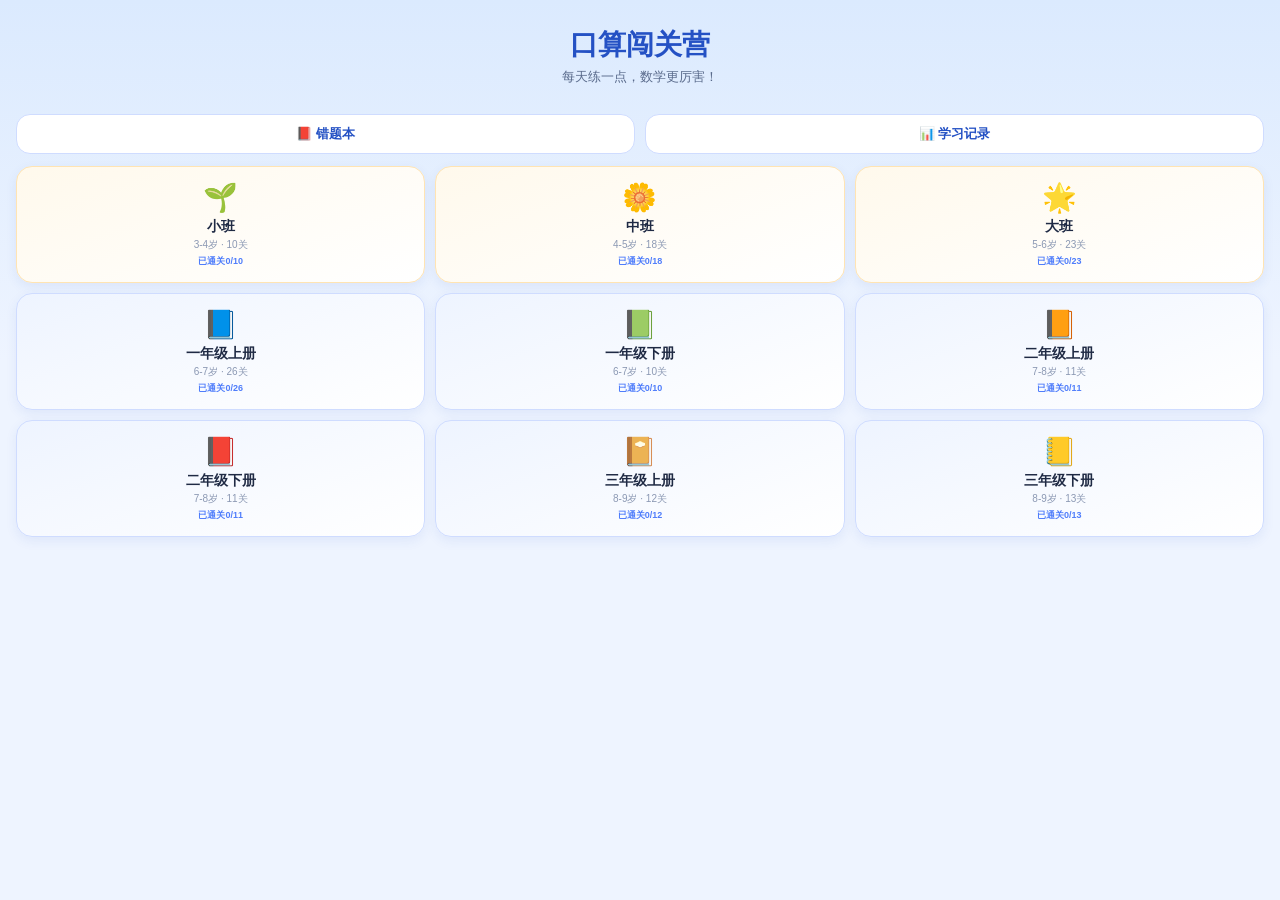
==== index.html @ 7aada6d7 "Renameindex.html to index.html" ====
<!DOCTYPE html>
<html lang="zh-CN">
<head>
<meta charset="UTF-8">
<meta name="viewport" content="width=device-width, initial-scale=1.0, viewport-fit=cover, maximum-scale=1.0, user-scalable=no">
<title>口算闯关营</title>
<style>
* { box-sizing: border-box; margin: 0; padding: 0; -webkit-tap-highlight-color: transparent; }
html, body { height: 100%; font-family: -apple-system,"PingFang SC","Microsoft YaHei",sans-serif; background:#eef4ff; color:#1f2a44; overscroll-behavior:none; }
button { font-family: inherit; border: none; cursor: pointer; }
.screen { height: 100vh; height: 100dvh; width: 100%; overflow: hidden; }

/* ===== 首页 ===== */
.home-wrap { height:100%; display:flex; flex-direction:column; padding:20px 16px; background:linear-gradient(180deg,#dbeafe,#eef4ff 40%); overflow-y:auto; }
.home-title { font-size:28px; font-weight:800; color:#2451c4; text-align:center; margin-top:6px; }
.home-sub { font-size:13px; color:#5a6b8c; text-align:center; margin:4px 0 6px; }
.streak-display { text-align:center; font-size:13px; color:#ff7a00; font-weight:700; min-height:18px; margin-bottom:4px; }
.home-nav-row { display:flex; gap:10px; margin-bottom:12px; }
.home-nav-btn { flex:1; background:#fff; border:1.5px solid #cfdcff; color:#2451c4; font-size:13px; font-weight:700; padding:10px; border-radius:14px; }
.stage-list { display:grid; grid-template-columns: repeat(3,1fr); gap:10px; }
.stage-card { background:#fff; border-radius:16px; padding:14px 6px; text-align:center; box-shadow:0 4px 12px rgba(36,81,196,.08); transition:transform .1s; }
.stage-card:active { transform:scale(.95); }
.stage-card.soon { opacity:.45; }
.stage-card.mode-kg { background:linear-gradient(160deg,#fff9ec,#fff); border:1.5px solid #ffe4b3; }
.stage-card.mode-elem { background:linear-gradient(160deg,#eef4ff,#fff); border:1.5px solid #cfdcff; }
.stage-icon { font-size:28px; }
.stage-name { font-size:14px; font-weight:700; margin-top:4px; }
.stage-sub { font-size:10px; color:#8b98b3; margin-top:2px; }
.stage-progress-mini { font-size:9px; color:#4f7dfb; font-weight:700; margin-top:3px; }

/* 每日任务卡片 */
.daily-card { border-radius:16px; padding:14px 16px; margin-bottom:12px; box-shadow:0 4px 14px rgba(36,81,196,.1); transition:transform .1s; }
.daily-card:active { transform:scale(.98); }
.daily-elem { background:linear-gradient(135deg,#fff7e0,#ffedbb); border:1.5px solid #f5c451; }
.daily-kg { background:linear-gradient(135deg,#eafff1,#d6ffe6); border:1.5px solid #7ee2a8; }
.daily-title { font-size:15px; font-weight:800; color:#1f2a44; }
.daily-status { font-size:12px; color:#5a6b8c; margin-top:4px; }

/* 关卡进度概览条 */
.progress-wrap { margin-bottom:10px; padding:0 2px; }
.progress-text { font-size:12px; color:#5a6b8c; margin-bottom:5px; font-weight:600; }
.progress-bar { height:8px; background:#e6ecf9; border-radius:5px; overflow:hidden; }
.progress-fill { height:100%; background:linear-gradient(90deg,#4f7dfb,#2451c4); border-radius:5px; transition:width .3s; }

/* ===== 顶栏 ===== */
.topbar { height:56px; display:flex; align-items:center; justify-content:space-between; padding:max(10px,env(safe-area-inset-top)) 14px 0 14px; background:#fff; border-bottom:1px solid #e6ecf9; flex-shrink:0; }
.back-btn { background:none; font-size:15px; color:#2451c4; font-weight:600; }
.topbar-title { font-size:15px; font-weight:700; }

/* ===== 地图 ===== */
.map-scroll { height:calc(100% - 56px); overflow-y:auto; padding:14px; }
.sub-scroll { height:calc(100% - 56px); overflow-y:auto; padding:14px; }

/* 错题本 */
.empty-tip { text-align:center; color:#8b98b3; font-size:14px; margin-top:60px; }
.wrong-item { background:#fff; border-radius:14px; padding:12px 14px; margin-bottom:10px; display:flex; align-items:center; gap:10px; box-shadow:0 2px 8px rgba(36,81,196,.06); }
.wrong-main { flex:1; min-width:0; }
.wrong-text { font-size:15px; font-weight:700; }
.wrong-meta { font-size:11px; color:#8b98b3; margin-top:3px; }
.wrong-retry-btn { flex-shrink:0; background:#eef4ff; color:#2451c4; font-size:12px; font-weight:700; padding:9px 12px; border-radius:12px; }

/* 学习记录 */
.records-grid { display:grid; grid-template-columns:repeat(2,1fr); gap:12px; }
.rec-box { background:#fff; border-radius:16px; padding:18px 10px; text-align:center; box-shadow:0 3px 10px rgba(36,81,196,.08); }
.rec-num { font-size:22px; font-weight:800; color:#2451c4; }
.rec-label { font-size:12px; color:#8b98b3; margin-top:5px; }
.level-node { display:flex; align-items:center; gap:12px; background:#fff; border-radius:14px; padding:12px 14px; margin-bottom:9px; box-shadow:0 2px 8px rgba(36,81,196,.06); transition:transform .1s; }
.level-node:active { transform:scale(.97); }
.level-node.locked { opacity:.5; }
.level-node.current { border:2px solid #4f7dfb; }
.level-badge { width:38px; height:38px; border-radius:50%; display:flex; align-items:center; justify-content:center; font-weight:800; color:#fff; flex-shrink:0; font-size:14px; }
.level-badge.done { background:#ffb300; }
.level-badge.current { background:#4f7dfb; }
.level-badge.locked { background:#b7c2da; }
.level-info-name { font-size:14px; font-weight:700; }
.level-info-sub { font-size:11px; color:#8b98b3; margin-top:2px; }

/* ===== 答题页 ===== */
.answer-page { height:100%; display:flex; flex-direction:column; }
.answer-topbar { height:auto; min-height:56px; padding-bottom:6px; flex-direction:column; align-items:stretch; gap:3px; position:relative; }
.topbar-mid { display:flex; justify-content:space-between; align-items:center; }
.topbar-stats { display:flex; gap:10px; font-size:12px; font-weight:700; }
.dot-green { color:#16a34a; } .dot-red { color:#dc2626; }
.timer { position:absolute; right:14px; top:max(10px,env(safe-area-inset-top)); font-size:12px; font-weight:700; color:#2451c4; background:#eef4ff; padding:4px 9px; border-radius:10px; }

.question-area { flex:1; min-height:0; display:flex; align-items:center; justify-content:center; padding:6px 16px; position:relative; }
.question-card { width:100%; max-width:420px; background:#fff; border-radius:20px; box-shadow:0 8px 24px rgba(36,81,196,.1); display:flex; align-items:center; justify-content:center; font-size:clamp(24px,7vw,42px); font-weight:800; letter-spacing:1px; padding:clamp(10px,4vh,26px) 12px; text-align:center; min-height:70px; }
.question-card.correct { background:#e8fbe9; }
.question-card.wrong { background:#fdecec; }

.speak-btn { flex-shrink:0; margin:0 auto 4px; display:block; background:#eef4ff; color:#2451c4; font-size:13px; font-weight:600; padding:6px 16px; border-radius:20px; }

/* 数字键盘块：答案显示框 + 键盘 */
#arith-block { flex-shrink:0; display:flex; flex-direction:column; }
.answer-display { flex-shrink:0; margin:0 16px 6px; min-height:38px; background:#fff; border-radius:12px; display:flex; align-items:center; justify-content:center; font-size:22px; font-weight:700; border:2px solid #4f7dfb; }
.answer-display.placeholder { color:#b7c2da; font-size:15px; font-weight:500; border-color:#e6ecf9; }
.keypad { display:grid; grid-template-columns:repeat(3,1fr); gap:6px; padding:6px 12px max(8px,env(safe-area-inset-bottom)); }
.keypad button { height:clamp(38px,6.5vh,52px); border-radius:12px; background:#fff; font-size:19px; font-weight:700; box-shadow:0 2px 6px rgba(36,81,196,.08); }
.keypad .key-func { background:#fff1f1; color:#dc2626; font-size:14px; }
.keypad .key-confirm { grid-column:span 3; background:linear-gradient(135deg,#4f7dfb,#2451c4); color:#fff; font-size:17px; }

/* 选择题块 */
#choice-block { flex-shrink:0; display:none; grid-template-columns:repeat(2,1fr); gap:10px; padding:8px 16px max(14px,env(safe-area-inset-bottom)); }
.choice-opt { min-height:64px; border-radius:16px; background:#fff; font-size:22px; font-weight:700; box-shadow:0 3px 10px rgba(36,81,196,.1); padding:8px; display:flex; align-items:center; justify-content:center; }
.choice-opt.has-visual { min-height:96px; }
.choice-opt:disabled { opacity:.85; }
.choice-opt.opt-correct { background:#dcfce7; border:2px solid #16a34a; }
.choice-opt.opt-wrong { background:#fee2e2; border:2px solid #dc2626; }
.question-card svg { max-width:100%; }
.money-chip { background:linear-gradient(135deg,#fef3c7,#fde68a); border:2.5px solid #d97706; border-radius:12px; padding:10px 16px; font-size:22px; font-weight:800; color:#92400e; display:inline-flex; align-items:baseline; gap:3px; }
.money-unit { font-size:13px; font-weight:700; }

/* 幼儿园模式：更轻松可爱的配色 */
body.kg-mode .question-card { background:#fffdf5; }
body.kg-mode .choice-opt { border-radius:20px; }

/* 连击称号浮层 */
.combo-badge { position:absolute; left:50%; top:14%; transform:translate(-50%,0) scale(.6); display:flex; align-items:center; gap:8px; padding:10px 20px; border-radius:999px; font-weight:800; color:#fff; font-size:18px; opacity:0; pointer-events:none; animation:badgePop 1.4s ease forwards; box-shadow:0 8px 24px rgba(0,0,0,.2); z-index:5; }
@keyframes badgePop { 0%{opacity:0;transform:translate(-50%,10px) scale(.5);} 15%{opacity:1;transform:translate(-50%,0) scale(1.1);} 25%{transform:translate(-50%,0) scale(1);} 80%{opacity:1;} 100%{opacity:0;transform:translate(-50%,-10px) scale(.9);} }
.badge-lv1{background:linear-gradient(135deg,#ff9966,#ff5e3a);}
.badge-lv2{background:linear-gradient(135deg,#ffd166,#ff9f1c);box-shadow:0 0 24px rgba(255,159,28,.5);}
.badge-lv3{background:linear-gradient(135deg,#9d6bff,#5b3df0);}
.badge-lv4{background:linear-gradient(135deg,#ffd700,#2451c4);box-shadow:0 0 30px rgba(255,215,0,.6);}
.badge-lv5{background:linear-gradient(135deg,#ff3d81,#ffb300);box-shadow:0 0 40px rgba(255,61,129,.7);}

/* ===== 结算页 ===== */
.settlement-wrap { height:100%; overflow-y:auto; display:flex; flex-direction:column; align-items:center; padding:36px 20px max(20px,env(safe-area-inset-bottom)); text-align:center; gap:12px; }
.settle-emoji { font-size:56px; }
.settle-title { font-size:24px; font-weight:800; color:#16a34a; }
.settle-title.fail { color:#dc2626; }
.settle-stats { display:flex; gap:12px; width:100%; max-width:380px; margin:8px 0; justify-content:center; }
.stat-box { flex:1; border-radius:16px; padding:14px 8px; max-width:180px; }
.stat-green{background:#e8fbe9;} .stat-blue{background:#eaf1ff;}
.stat-num{font-size:24px;font-weight:800;}
.stat-green .stat-num{color:#16a34a;} .stat-blue .stat-num{color:#2451c4;}
.stat-label{font-size:11px;color:#8b98b3;margin-top:3px;}
#stat-stars { font-size:34px; color:#ffb300; }
.settle-titles-label{font-size:13px;color:#8b98b3;}
.settle-titles{display:flex;flex-wrap:wrap;gap:8px;justify-content:center;max-width:400px;}
.settle-titles .pill{display:flex;align-items:center;gap:6px;padding:8px 16px;border-radius:999px;color:#fff;font-weight:700;font-size:13px;}
.btn-primary{background:linear-gradient(135deg,#4f7dfb,#2451c4);color:#fff;font-size:16px;font-weight:700;padding:15px 26px;border-radius:16px;box-shadow:0 6px 16px rgba(36,81,196,.3);}
.btn-primary.big{width:100%;max-width:340px;}
.btn-secondary{background:#fff;color:#2451c4;border:1.5px solid #cfdcff;font-size:14px;font-weight:600;padding:11px 18px;border-radius:14px;flex:1;}
.settle-secondary{display:flex;gap:10px;width:100%;max-width:340px;margin-top:2px;}
</style>
</head>
<body>

<!-- 首页 -->
<div id="screen-home" class="screen">
  <div class="home-wrap">
    <h1 class="home-title">口算闯关营</h1>
    <p class="home-sub">每天练一点，数学更厉害！</p>
    <div class="streak-display" id="streak-display"></div>
    <div class="home-nav-row">
      <button class="home-nav-btn" onclick="goToWrongBook()">📕 错题本</button>
      <button class="home-nav-btn" onclick="goToRecords()">📊 学习记录</button>
    </div>
    <div class="stage-list" id="stage-list"></div>
  </div>
</div>

<!-- 地图页 -->
<div id="screen-map" class="screen" style="display:none;">
  <div class="topbar">
    <button class="back-btn" onclick="goHome()">← 返回</button>
    <div class="topbar-title" id="map-stage-title">地图</div>
    <div style="width:44px;"></div>
  </div>
  <div class="map-scroll" id="map-list"></div>
</div>

<!-- 答题页 -->
<div id="screen-answer" class="screen" style="display:none;">
  <div class="answer-page">
    <div class="topbar answer-topbar">
      <button class="back-btn" id="back-btn-answer">← 返回</button>
      <div class="topbar-mid">
        <div class="topbar-title" id="level-title">关卡</div>
        <div class="topbar-stats" id="elem-hud">
          <span id="qindex">第1题</span>
          <span class="dot-green" id="correct-count">🟢0</span>
          <span class="dot-red" id="wrong-count">🔴0</span>
        </div>
        <div class="topbar-stats" id="kg-hud" style="display:none;"><span id="qindex-kg"></span></div>
      </div>
      <div class="timer" id="timer">10:00</div>
    </div>

    <div class="question-area">
      <div class="question-card" id="question-card"></div>
      <div id="combo-badge-layer"></div>
    </div>

    <button class="speak-btn" onclick="manualSpeak()">🔊 再读一遍</button>

    <div id="arith-block">
      <div class="answer-display placeholder" id="answer-display">请输入答案</div>
      <div class="keypad">
        <button onclick="keypadInput('1')">1</button><button onclick="keypadInput('2')">2</button><button onclick="keypadInput('3')">3</button>
        <button onclick="keypadInput('4')">4</button><button onclick="keypadInput('5')">5</button><button onclick="keypadInput('6')">6</button>
        <button onclick="keypadInput('7')">7</button><button onclick="keypadInput('8')">8</button><button onclick="keypadInput('9')">9</button>
        <button class="key-func" onclick="keypadClear()">清除</button><button onclick="keypadInput('0')">0</button><button class="key-func" onclick="keypadDelete()">删除</button>
        <button class="key-confirm" onclick="keypadConfirm()">确定</button>
      </div>
    </div>

    <div id="choice-block"></div>
  </div>
</div>

<!-- 结算页 -->
<div id="screen-settlement" class="screen" style="display:none;">
  <div class="settlement-wrap">
    <div class="settle-emoji" id="settle-emoji">🎉</div>
    <div class="settle-title" id="settle-title">闯关成功！</div>
    <div class="settle-stats">
      <div class="stat-box stat-green" id="stat-correct-wrap">
        <div class="stat-num" id="stat-correct">-</div>
        <div class="stat-label">首轮正确</div>
      </div>
      <div class="stat-box stat-green" id="stat-stars-wrap" style="display:none;">
        <div id="stat-stars">★★★</div>
        <div class="stat-label">本关评价</div>
      </div>
      <div class="stat-box stat-blue">
        <div class="stat-num" id="stat-time">00:00</div>
        <div class="stat-label">用时</div>
      </div>
    </div>
    <div class="settle-titles-label" id="titles-label">🎖 本关评级</div>
    <div class="settle-titles" id="settle-titles"></div>
    <button class="btn-primary big" id="btn-next-level" onclick="challengeNext()">挑战下一关</button>
    <div class="settle-secondary">
      <button class="btn-secondary" onclick="goToCurrentMap()">返回地图</button>
      <button class="btn-secondary" id="btn-retry-level" onclick="retryLevel()">再玩一次</button>
    </div>
  </div>
</div>

<!-- 失败页 -->
<div id="screen-failed" class="screen" style="display:none;">
  <div class="settlement-wrap">
    <div class="settle-emoji">😅</div>
    <div class="settle-title fail">挑战失败，再来一次吧！</div>
    <button class="btn-primary big" onclick="retryLevel()">重新挑战</button>
    <div class="settle-secondary">
      <button class="btn-secondary" onclick="goToCurrentMap()">返回地图</button>
    </div>
  </div>
</div>

<!-- 错题本 -->
<div id="screen-wrongbook" class="screen" style="display:none;">
  <div class="topbar">
    <button class="back-btn" onclick="goHome()">← 返回</button>
    <div class="topbar-title">📕 错题本</div>
    <div style="width:44px;"></div>
  </div>
  <div class="sub-scroll" id="wrongbook-list"></div>
</div>

<!-- 学习记录 -->
<div id="screen-records" class="screen" style="display:none;">
  <div class="topbar">
    <button class="back-btn" onclick="goHome()">← 返回</button>
    <div class="topbar-title">📊 学习记录</div>
    <div style="width:44px;"></div>
  </div>
  <div class="sub-scroll">
    <div class="records-grid">
      <div class="rec-box"><div class="rec-num" id="rec-time">0分钟</div><div class="rec-label">累计学习时间</div></div>
      <div class="rec-box"><div class="rec-num" id="rec-answered">0</div><div class="rec-label">累计答题数</div></div>
      <div class="rec-box"><div class="rec-num" id="rec-accuracy">0%</div><div class="rec-label">总体正确率</div></div>
      <div class="rec-box"><div class="rec-num" id="rec-levels">0</div><div class="rec-label">完成关卡数</div></div>
      <div class="rec-box"><div class="rec-num" id="rec-wrong">0</div><div class="rec-label">当前错题数</div></div>
      <div class="rec-box"><div class="rec-num" id="rec-streak">0天</div><div class="rec-label">连续学习</div></div>
    </div>
  </div>
</div>

<script>
// ===== 通用工具 =====
function shuffle(arr) {
  const a = arr.slice();
  for (let i = a.length - 1; i > 0; i--) {
    const j = Math.floor(Math.random() * (i + 1));
    [a[i], a[j]] = [a[j], a[i]];
  }
  return a;
}
function pick(pool, n) { return shuffle(pool).slice(0, Math.min(n, pool.length)); }
function randInt(min, max) { return Math.floor(Math.random() * (max - min + 1)) + min; }

// ===== 算术题生成（数字键盘类） =====
function numText(n) { return String(n); }

function makeArith(a, op, b, answer) {
  const opWord = op === '+' ? '加' : '减';
  return {
    type: 'arith',
    expression: `${a} ${op} ${b} = ?`,
    answer,
    speechText: `${numText(a)}${opWord}${numText(b)}等于多少`
  };
}

function genAddPool(max, opts = {}) {
  const { noCarry = false, mustCarry = false, minSum = 0, minA = 0 } = opts;
  const pool = [];
  for (let a = minA; a <= max; a++) {
    for (let b = 0; b <= max; b++) {
      const sum = a + b;
      if (sum > max) continue;
      if (sum < minSum) continue;
      if (noCarry && (a % 10 + b % 10) >= 10) continue;
      if (mustCarry && (a % 10 + b % 10) < 10) continue;
      if (a === 0 && b === 0) continue;
      pool.push(makeArith(a, '+', b, sum));
    }
  }
  return pool;
}
function genSubPool(max, opts = {}) {
  const { noBorrow = null, minA = 0 } = opts;
  const pool = [];
  for (let a = minA; a <= max; a++) {
    for (let b = 0; b <= a; b++) {
      const diff = a - b;
      if (noBorrow === true && (a % 10) < (b % 10)) continue;
      if (noBorrow === false && (a % 10) >= (b % 10)) continue;
      if (a === 0 && b === 0) continue;
      pool.push(makeArith(a, '-', b, diff));
    }
  }
  return pool;
}
function genMixPool(max, opts = {}) {
  return shuffle([...genAddPool(max, opts), ...genSubPool(max, opts)]);
}

// 整十数加减整十数
function genTensAddPool(max) {
  const pool = [];
  for (let a = 10; a <= max; a += 10) for (let b = 10; b <= max; b += 10) {
    if (a + b <= max) pool.push(makeArith(a, '+', b, a + b));
  }
  return pool;
}
function genTensSubPool(max) {
  const pool = [];
  for (let a = 20; a <= max; a += 10) for (let b = 10; b <= a; b += 10) {
    pool.push(makeArith(a, '-', b, a - b));
  }
  return pool;
}
// 两位数加减一位数（默认不进位/不退位，符合一下册教材顺序）
function genTwoOneAddPool(max, opts = {}) {
  const { mustCarry = false } = opts;
  const pool = [];
  for (let a = 10; a <= 99; a++) for (let b = 1; b <= 9; b++) {
    const sum = a + b;
    if (sum > max) continue;
    const carries = (a % 10 + b) >= 10;
    if (mustCarry && !carries) continue;
    if (!mustCarry && carries) continue;
    pool.push(makeArith(a, '+', b, sum));
  }
  return pool;
}
function genTwoOneSubPool(max, opts = {}) {
  const { mustBorrow = false } = opts;
  const pool = [];
  for (let a = 10; a <= max; a++) for (let b = 1; b <= 9; b++) {
    if (b > a) continue;
    const borrows = (a % 10) < b;
    if (mustBorrow && !borrows) continue;
    if (!mustBorrow && borrows) continue;
    pool.push(makeArith(a, '-', b, a - b));
  }
  return pool;
}
// 生成一个"取N题"的关卡内容函数（返回array，供 getLevelContent 调用）
function arithLevel(poolFn, count) {
  return () => pick(poolFn(), count);
}

// ===== 选择题生成（点选/选择题类，幼儿园及部分小学概念题共用） =====
// option: { label(展示文字/emoji), correct(bool), size(可选，用于大小/高矮对比的字号) }
function makeChoice(promptText, speechText, options) {
  return { type: 'choice', promptText, speechText, options: shuffle(options) };
}

function starsStr(n) { return '⭐'.repeat(n); }
function applesStr(n) { return '🍎'.repeat(n); }

// ===== 可视化组件（钟表/分数/人民币/图形），用于替代纯文字/emoji的题目呈现 =====
function clockSVG(hour, minute) {
  const h = hour % 12;
  const hourAngle = h * 30 + minute * 0.5 - 90;
  const minAngle = minute * 6 - 90;
  const hx = 50 + 20 * Math.cos(hourAngle * Math.PI / 180);
  const hy = 50 + 20 * Math.sin(hourAngle * Math.PI / 180);
  const mx = 50 + 32 * Math.cos(minAngle * Math.PI / 180);
  const my = 50 + 32 * Math.sin(minAngle * Math.PI / 180);
  return `<svg viewBox="0 0 100 100" width="86" height="86">
    <circle cx="50" cy="50" r="46" fill="#fff" stroke="#2451c4" stroke-width="4"/>
    <text x="50" y="20" font-size="11" text-anchor="middle" fill="#1f2a44">12</text>
    <text x="82" y="54" font-size="11" text-anchor="middle" fill="#1f2a44">3</text>
    <text x="50" y="88" font-size="11" text-anchor="middle" fill="#1f2a44">6</text>
    <text x="18" y="54" font-size="11" text-anchor="middle" fill="#1f2a44">9</text>
    <line x1="50" y1="50" x2="${hx}" y2="${hy}" stroke="#1f2a44" stroke-width="4.5" stroke-linecap="round"/>
    <line x1="50" y1="50" x2="${mx}" y2="${my}" stroke="#4f7dfb" stroke-width="3" stroke-linecap="round"/>
    <circle cx="50" cy="50" r="3.5" fill="#1f2a44"/>
  </svg>`;
}
function fractionSVG(num, den) {
  const w = 64 / den;
  let rects = '';
  for (let i = 0; i < den; i++) {
    const filled = i < num;
    rects += `<rect x="${8 + i * w}" y="16" width="${w - 2}" height="32" fill="${filled ? '#4f7dfb' : '#eef4ff'}" stroke="#2451c4" stroke-width="2"/>`;
  }
  return `<svg viewBox="0 0 80 64" width="90" height="72">${rects}</svg>`;
}
function moneyChip(value, unit) {
  const u = unit || '元';
  const prefix = u === '元' ? '¥' : '';
  return `<div class="money-chip">${prefix}${value}<span class="money-unit">${u}</span></div>`;
}
const SHAPE_PATHS = {
  circle: '<circle cx="40" cy="40" r="32"/>',
  square: '<rect x="10" y="10" width="60" height="60"/>',
  triangle: '<polygon points="40,8 74,70 6,70"/>',
  rectangle: '<rect x="6" y="20" width="68" height="40"/>',
  pentagon: '<polygon points="40,6 74,30 61,70 19,70 6,30"/>',
};
function shapeSVG(shape, color) {
  return `<svg viewBox="0 0 80 80" width="60" height="60"><g fill="${color || '#4f7dfb'}">${SHAPE_PATHS[shape] || ''}</g></svg>`;
}
function renderVisual(v) {
  if (!v) return '';
  if (v.type === 'clock') return clockSVG(v.hour, v.minute);
  if (v.type === 'fraction') return fractionSVG(v.num, v.den);
  if (v.type === 'money') return moneyChip(v.value, v.unit);
  if (v.type === 'shape') return shapeSVG(v.shape, v.color);
  return '';
}

window.KS = { shuffle, pick, randInt, makeArith, genAddPool, genSubPool, genMixPool,
  genTensAddPool, genTensSubPool, genTwoOneAddPool, genTwoOneSubPool,
  arithLevel, makeChoice, starsStr, applesStr, renderVisual };


// ===== 幼儿园阶段关卡内容 =====
(function () {
  const { makeChoice, starsStr, applesStr, randInt, arithLevel, genAddPool, genSubPool, genMixPool, shuffle, pick } = window.KS;

  // ---------- 小班 10关 ----------
  const XIAOBAN = [
    { name: '形状小侦探', content: () => [
      makeChoice('请找出圆形', '请找出圆形', [{visual:{type:'shape',shape:'circle'},correct:true},{visual:{type:'shape',shape:'square'}},{visual:{type:'shape',shape:'triangle'}}]),
      makeChoice('请找出方形', '请找出方形', [{visual:{type:'shape',shape:'triangle'}},{visual:{type:'shape',shape:'square'},correct:true},{visual:{type:'shape',shape:'circle'}}]),
      makeChoice('请找出三角形', '请找出三角形', [{visual:{type:'shape',shape:'square'}},{visual:{type:'shape',shape:'circle'}},{visual:{type:'shape',shape:'triangle'},correct:true}]),
      makeChoice('请找出圆形', '请找出圆形', [{visual:{type:'shape',shape:'triangle'}},{visual:{type:'shape',shape:'circle'},correct:true},{visual:{type:'shape',shape:'square'}}]),
      makeChoice('请找出方形', '请找出方形', [{visual:{type:'shape',shape:'circle'}},{visual:{type:'shape',shape:'triangle'}},{visual:{type:'shape',shape:'square'},correct:true}]),
    ]},
    { name: '大小比一比', content: () => [
      makeChoice('哪个更大呀', '哪个更大呀', [{label:'🍎',size:64,correct:true},{label:'🍎',size:26}]),
      makeChoice('哪个更小呀', '哪个更小呀', [{label:'🍉',size:60},{label:'🍉',size:24,correct:true}]),
      makeChoice('哪个更大呀', '哪个更大呀', [{label:'⚽',size:30},{label:'⚽',size:68,correct:true}]),
      makeChoice('哪个更小呀', '哪个更小呀', [{label:'🐟',size:22,correct:true},{label:'🐟',size:58}]),
    ]},
    { name: '谁多谁少', content: () => [
      makeChoice('哪边星星更多', '哪边星星更多', [{label:starsStr(2)},{label:starsStr(5),correct:true}]),
      makeChoice('哪边苹果更少', '哪边苹果更少', [{label:applesStr(4)},{label:applesStr(1),correct:true}]),
      makeChoice('哪边星星更多', '哪边星星更多', [{label:starsStr(6),correct:true},{label:starsStr(3)}]),
      makeChoice('哪边苹果更少', '哪边苹果更少', [{label:applesStr(2),correct:true},{label:applesStr(5)}]),
    ]},
    { name: '高矮排排队', content: () => [
      makeChoice('谁更高呀', '谁更高呀', [{label:'🌳',size:70,correct:true},{label:'🌳',size:26}]),
      makeChoice('谁更矮呀', '谁更矮呀', [{label:'🕯',size:60},{label:'🕯',size:22,correct:true}]),
      makeChoice('谁更高呀', '谁更高呀', [{label:'🦒',size:28},{label:'🦒',size:66,correct:true}]),
    ]},
    { name: '数数小能手', content: () => [1,2,3,4,5].map(n =>
      makeChoice(`数一数：${starsStr(n)}`, '数一数，一共有几个星星', shuffle([
        {label:String(n),correct:true},
        {label:String(Math.max(1,n-1))},
        {label:String(Math.min(5,n+1))}
      ]))
    )},
    { name: '数字宝宝找朋友', content: () => [1,2,3,4,5].map(n =>
      makeChoice(`请选出${n}个苹果`, `请选出${n}个苹果`, shuffle([
        {label:applesStr(n),correct:true},
        {label:applesStr(Math.max(1,n-1))},
        {label:applesStr(Math.min(5,n+1))}
      ]))
    )},
    { name: '数字捉迷藏', content: () => [1,2,3,4,5].map(n =>
      makeChoice(`${starsStr(n)} 这是数字几`, `一共这么多星星，这是数字几`, shuffle([
        {label:String(n),correct:true},
        {label:String(Math.max(1,n-1))},
        {label:String(Math.min(5,n+1))}
      ]))
    )},
    { name: '数字小火车', content: () => [
      makeChoice('1，2，（ ），4', '1、2、空格、4，空格应该填几', [{label:'3',correct:true},{label:'5'},{label:'1'}]),
      makeChoice('（ ），2，3，4', '空格、2、3、4，空格应该填几', [{label:'5'},{label:'1',correct:true},{label:'3'}]),
      makeChoice('2，3，（ ），5', '2、3、空格、5，空格应该填几', [{label:'4',correct:true},{label:'6'},{label:'2'}]),
    ]},
    { name: '一个和许多', content: () => [
      makeChoice(`${applesStr(1)} 这是一个还是许多`, '这是一个还是许多', [{label:'一个',correct:true},{label:'许多'}]),
      makeChoice(`${applesStr(6)} 这是一个还是许多`, '这是一个还是许多', [{label:'一个'},{label:'许多',correct:true}]),
      makeChoice(`${starsStr(1)} 这是一个还是许多`, '这是一个还是许多', [{label:'一个',correct:true},{label:'许多'}]),
      makeChoice(`${starsStr(7)} 这是一个还是许多`, '这是一个还是许多', [{label:'一个'},{label:'许多',correct:true}]),
    ]},
    { name: '综合复习', content: () => {
      const all = [
        ...XIAOBAN[0].content(), ...XIAOBAN[2].content(), ...XIAOBAN[4].content(),
        ...XIAOBAN[6].content(), ...XIAOBAN[8].content()
      ];
      return pick(all, 8);
    }},
  ];

  // ---------- 中班 15+3=18关 ----------
  const ZHONGBAN = [
    { name: '数数小明星', content: () => [6,7,8,9,10].map(n =>
      makeChoice(`数一数：${starsStr(n)}`, '数一数，一共有几个星星', shuffle([
        {label:String(n),correct:true},{label:String(n-2)},{label:String(Math.min(10,n+2))}
      ]))
    )},
    { name: '数字配送员', content: () => [6,7,8,9,10].map(n =>
      makeChoice(`请选出${n}个苹果`, `请选出${n}个苹果`, shuffle([
        {label:applesStr(n),correct:true},{label:applesStr(n-2)},{label:applesStr(Math.min(10,n+2))}
      ]))
    )},
    { name: '数字好朋友', content: () => [6,7,8,9,10].map(n =>
      makeChoice(`${starsStr(n)} 这是数字几`, '一共这么多，这是数字几', shuffle([
        {label:String(n),correct:true},{label:String(n-1)},{label:String(Math.min(10,n+1))}
      ]))
    )},
    { name: '谁最多', content: () => [
      makeChoice('哪组最多', '哪组最多', [{label:starsStr(4)},{label:starsStr(9),correct:true},{label:starsStr(6)}]),
      makeChoice('哪组最少', '哪组最少', [{label:starsStr(8)},{label:starsStr(3),correct:true},{label:starsStr(5)}]),
      makeChoice('哪组最多', '哪组最多', [{label:applesStr(7)},{label:applesStr(2)},{label:applesStr(10),correct:true}]),
    ]},
    { name: '数字排排坐', content: () => [
      makeChoice('5，6，（ ），8', '5、6、空格、8，填几', [{label:'7',correct:true},{label:'9'},{label:'4'}]),
      makeChoice('（ ），8，9，10', '空格、8、9、10，填几', [{label:'11'},{label:'7',correct:true},{label:'6'}]),
      makeChoice('7，（ ），9，10', '7、空格、9、10，填几', [{label:'8',correct:true},{label:'6'},{label:'11'}]),
    ]},
    { name: '变来变去都一样', content: () => [
      makeChoice(`${starsStr(5)} 换个排法还是这样：⭐⭐ ⭐⭐⭐ 一共还是几个`, '不管怎么摆，一共还是几个', [{label:'5',correct:true},{label:'4'},{label:'6'}]),
      makeChoice('5个苹果分成两堆，2个和3个，一共还是几个', '5个苹果分成两堆，一共还是几个', [{label:'5',correct:true},{label:'6'},{label:'4'}]),
    ]},
    { name: '数字分分乐', content: () => [
      makeChoice('10可以分成6和几', '10可以分成6和几', [{label:'4',correct:true},{label:'5'},{label:'3'}]),
      makeChoice('10可以分成3和几', '10可以分成3和几', [{label:'6'},{label:'7',correct:true},{label:'8'}]),
      makeChoice('8可以分成5和几', '8可以分成5和几', [{label:'3',correct:true},{label:'4'},{label:'2'}]),
      makeChoice('9可以分成4和几', '9可以分成4和几', [{label:'6'},{label:'5',correct:true},{label:'4'}]),
    ]},
    { name: '排队小达人', content: () => [
      makeChoice('🐰🐱🐶🐷🐭 小猫排第几', '排队里，小猫排第几', [{label:'第1个'},{label:'第2个',correct:true},{label:'第3个'}]),
      makeChoice('🐰🐱🐶🐷🐭 小狗排第几', '排队里，小狗排第几', [{label:'第2个'},{label:'第4个'},{label:'第3个',correct:true}]),
    ]},
    { name: '规律小侦探', content: () => [
      makeChoice('🔴🔵🔴🔵（ ）下一个是什么', 'ABAB规律，下一个是什么', [{label:'🔴',correct:true},{label:'🔵'}]),
      makeChoice('⭐🌙⭐🌙（ ）下一个是什么', 'ABAB规律，下一个是什么', [{label:'⭐'},{label:'🌙',correct:true}]),
      makeChoice('🍎🍌🍎🍌（ ）下一个是什么', 'ABAB规律，下一个是什么', [{label:'🍎',correct:true},{label:'🍌'}]),
    ]},
    { name: '方位小探险', content: () => [
      makeChoice('🐦在树的上面还是下面', '小鸟在树的上面还是下面', [{label:'上面',correct:true},{label:'下面'}]),
      makeChoice('🐰在洞的里面还是外面', '兔子在洞的里面还是外面', [{label:'里面',correct:true},{label:'外面'}]),
    ]},
    { name: '数字在哪里', content: () => [
      makeChoice('生活中哪里能看到数字', '生活中哪里能看到数字', [{label:'🕐时钟',correct:true},{label:'🌳大树'}]),
      makeChoice('生活中哪里能看到数字', '生活中哪里能看到数字', [{label:'🌸小花'},{label:'💰钱',correct:true}]),
    ]},
    { name: '分类小管家', content: () => [
      makeChoice('🍎🍌🍎 哪种水果更多', '哪种水果更多', [{label:'苹果',correct:true},{label:'香蕉'}]),
      makeChoice('🔴🔵🔴🔴 哪种颜色更多', '哪种颜色更多', [{label:'红色',correct:true},{label:'蓝色'}]),
    ]},
    { name: '合在一起是多少', content: () => [1,2,3].map(() => {
      const a = randInt(1,3), b = randInt(1,2);
      return makeChoice(`${applesStr(a)} 和 ${applesStr(b)} 合起来是几个`, `${a}和${b}合起来是几个`, shuffle([
        {label:String(a+b),correct:true},{label:String(a+b+1)},{label:String(Math.max(1,a+b-1))}
      ]));
    })},
    { name: '还剩几个', content: () => [1,2,3].map(() => {
      const a = randInt(3,5), b = randInt(1,a-1);
      return makeChoice(`原来有${a}个，吃了${b}个，还剩几个`, `原来有${a}个，吃了${b}个，还剩几个`, shuffle([
        {label:String(a-b),correct:true},{label:String(a-b+1)},{label:String(Math.max(0,a-b-1))}
      ]));
    })},
    { name: '综合复习', content: () => pick([
        ...ZHONGBAN[0].content(), ...ZHONGBAN[3].content(), ...ZHONGBAN[6].content(),
        ...ZHONGBAN[9].content(), ...ZHONGBAN[12].content()
      ], 8)
    },
    // 新增3关：10以内加减法与综合
    { name: '加法小旅程', content: arithLevel(() => genAddPool(10), 10) },
    { name: '减法小旅程', content: arithLevel(() => genSubPool(10), 10) },
    { name: '加减大集合', content: arithLevel(() => genMixPool(10), 10) },
  ];

  // ---------- 大班 16+7=23关 ----------
  const DABAN = [
    { name: '数数大挑战', content: () => [12,15,18,20].map(n =>
      makeChoice(`从1数到${n}，最后一个数是几`, `从1数到${n}，最后一个数是几`, [{label:String(n),correct:true},{label:String(n-1)},{label:String(n+1)}])
    )},
    { name: '11-20好朋友', content: () => shuffle(Array.from({length:10},(_,i)=>i+11)).slice(0,6).map(n =>
      makeChoice(`这是数字几：${n}`, `这是数字几`, [{label:String(n),correct:true},{label:String(n-1)},{label:String(n+1)}])
    )},
    { name: '加法小高手', content: arithLevel(() => genAddPool(10), 12) },
    { name: '减法小高手', content: arithLevel(() => genSubPool(10), 12) },
    { name: '加减大闯关', content: arithLevel(() => genMixPool(10), 15) },
    { name: '数字分合大挑战', content: () => [
      makeChoice('10可以分成7和几', '10可以分成7和几', [{label:'2'},{label:'3',correct:true},{label:'4'}]),
      makeChoice('10可以分成4和几', '10可以分成4和几', [{label:'6',correct:true},{label:'5'},{label:'7'}]),
      makeChoice('9可以分成2和几', '9可以分成2和几', [{label:'6'},{label:'7',correct:true},{label:'8'}]),
      makeChoice('8可以分成3和几', '8可以分成3和几', [{label:'5',correct:true},{label:'4'},{label:'6'}]),
    ]},
    { name: '加法小进阶', content: arithLevel(() => genAddPool(20, {noCarry:true, minSum:11}), 15) },
    { name: '减法小进阶', content: arithLevel(() => genSubPool(20, {noBorrow:true, minA:11}), 15) },
    { name: '单双数大冒险', content: () => shuffle(Array.from({length:10},(_,i)=>i+1)).slice(0,6).map(n =>
      makeChoice(`${n}是单数还是双数`, `${n}是单数还是双数`, [{label:'单数',correct: n%2===1},{label:'双数',correct: n%2===0}])
    )},
    { name: '规律大师', content: () => [
      makeChoice('🔴🔵🟡🔴🔵🟡（ ）下一个是什么', 'ABC规律，下一个是什么', [{label:'🔴',correct:true},{label:'🔵'},{label:'🟡'}]),
      makeChoice('1，2，3，（ ），5', '递增规律，空格填几', [{label:'4',correct:true},{label:'6'},{label:'3'}]),
      makeChoice('2，4，6，（ ）', '递增规律(每次+2)，空格填几', [{label:'7'},{label:'8',correct:true},{label:'9'}]),
    ]},
    { name: '立体图形王国', content: () => [
      makeChoice('哪个是球体', '哪个是球体', [{label:'⚽',correct:true},{label:'📦'},{label:'🧊'}]),
      makeChoice('哪个是正方体', '哪个是正方体', [{label:'⚽'},{label:'🎲',correct:true},{label:'🥫'}]),
      makeChoice('哪个是圆柱体', '哪个是圆柱体', [{label:'🥫',correct:true},{label:'🎲'},{label:'⚽'}]),
    ]},
    { name: '时间小主人', content: () => [1,3,6,9].map(h => {
      const q = makeChoice(`现在几点`, `现在是几点`, [
        {label:`${h}点`,correct:true},{label:`${h===12?1:h+1}点`},{label:'12点'}
      ]);
      q.promptVisual = { type: 'clock', hour: h, minute: 0 };
      return q;
    })},
    { name: '小小采购员', content: () => [
      makeChoice('买1元的东西，应该用哪张钱', '买1元的东西，应该用哪张钱', [
        {visual:{type:'money',value:1},correct:true},{visual:{type:'money',value:5}},{visual:{type:'money',value:10}}
      ]),
      makeChoice('买5元的东西，应该用哪张钱', '买5元的东西，应该用哪张钱', [
        {visual:{type:'money',value:1}},{visual:{type:'money',value:5},correct:true},{visual:{type:'money',value:10}}
      ]),
      makeChoice('买10元的东西，应该用哪张钱', '买10元的东西，应该用哪张钱', [
        {visual:{type:'money',value:5}},{visual:{type:'money',value:1}},{visual:{type:'money',value:10},correct:true}
      ]),
    ]},
    { name: '看图列式', content: () => [
      makeChoice(`${applesStr(3)}和${applesStr(2)}合起来，用什么算式`, '3个苹果和2个苹果合起来，用什么算式', [{label:'3+2',correct:true},{label:'3-2'},{label:'2-3'}]),
      makeChoice(`${applesStr(5)}吃掉2个，用什么算式`, '5个苹果吃掉2个，用什么算式', [{label:'5+2'},{label:'5-2',correct:true},{label:'2-5'}]),
    ]},
    { name: '生活数学家', content: () => [
      makeChoice('小明有5支笔，送给小红2支，还剩几支', '小明有5支笔，送给小红2支，还剩几支', [{label:'3支',correct:true},{label:'7支'},{label:'2支'}]),
      makeChoice('小红有3颗糖，妈妈又给了2颗，一共几颗', '小红有3颗糖，妈妈又给了2颗，一共几颗', [{label:'5颗',correct:true},{label:'1颗'},{label:'6颗'}]),
    ]},
    { name: '大班数学小状元', content: () => pick([
        ...DABAN[2].content(), ...DABAN[3].content(), ...DABAN[6].content(), ...DABAN[7].content(),
        ...DABAN[9].content(), ...DABAN[13].content()
      ], 10)
    },
    // 新增7关
    { name: '20以内加法闯关', content: arithLevel(() => genAddPool(20, {minSum:11}), 15) },
    { name: '20以内减法闯关', content: arithLevel(() => genSubPool(20, {minA:11}), 15) },
    { name: '20以内综合挑战', content: arithLevel(() => genMixPool(20, {minA:11}), 15) },
    { name: '30以内加法闯关', content: arithLevel(() => genAddPool(30, {minSum:21}), 15) },
    { name: '30以内减法闯关', content: arithLevel(() => genSubPool(30, {minA:21}), 15) },
    { name: '30以内综合挑战', content: arithLevel(() => genMixPool(30, {minA:21}), 15) },
    { name: '大班算术小状元', content: arithLevel(() => genMixPool(30), 18) },
  ];

  window.KS_KG_CONTENT = { XIAOBAN, ZHONGBAN, DABAN };
})();


// ===== 一年级上册关卡内容（小学完整机制） =====
(function () {
  const { makeChoice, applesStr, randInt, arithLevel, genAddPool, genSubPool, genMixPool, shuffle, pick, makeArith } = window.KS;

  // 三数连加连减（简化：a+b+c 或 a-b-c，左到右计算）
  function make3(a, op1, b, op2, c) {
    const v1 = op1 === '+' ? a + b : a - b;
    const answer = op2 === '+' ? v1 + c : v1 - c;
    const w1 = op1 === '+' ? '加' : '减';
    const w2 = op2 === '+' ? '加' : '减';
    return {
      type: 'arith',
      expression: `${a} ${op1} ${b} ${op2} ${c} = ?`,
      answer,
      speechText: `${a}${w1}${b}${w2}${c}等于多少`
    };
  }
  function gen3Pool(max, ops) {
    const pool = [];
    for (let a = 0; a <= max; a++) for (let b = 0; b <= max; b++) for (let c = 0; c <= max; c++) {
      for (const [op1, op2] of ops) {
        const v1 = op1 === '+' ? a + b : a - b;
        if (v1 < 0 || v1 > max) continue;
        const ans = op2 === '+' ? v1 + c : v1 - c;
        if (ans < 0 || ans > max) continue;
        if (a===0 && b===0 && c===0) continue;
        pool.push(make3(a, op1, b, op2, c));
      }
    }
    return pool;
  }

  const Y1S1 = [
    { name: '1-5的认识', content: () => [1,2,3,4,5].map(n =>
      makeChoice(`${applesStr(n)} 这是数字几`, '这是数字几', shuffle([
        {label:String(n),correct:true},{label:String(Math.max(1,n-1))},{label:String(Math.min(5,n+1))}
      ]))
    )},
    { name: '比大小', content: () => [[3,5],[7,2],[4,4],[8,6]].map(([a,b]) =>
      makeChoice(`${a} 和 ${b} 比，哪个符号对`, `${a}和${b}比大小，选哪个符号`, [
        {label:'>',correct: a>b},{label:'<',correct: a<b},{label:'=',correct: a===b}
      ])
    )},
    { name: '第几（序数）', content: () => [
      makeChoice('🐰🐱🐶🐷🐭 小狗排第几', '小狗排第几', [{label:'第3个',correct:true},{label:'第2个'},{label:'第4个'}]),
      makeChoice('🐰🐱🐶🐷🐭 从右数小猫排第几', '从右边数，小猫排第几', [{label:'第4个',correct:true},{label:'第2个'},{label:'第1个'}]),
    ]},
    { name: '分与合(2-5)', content: () => [
      makeChoice('4可以分成1和几', '4可以分成1和几', [{label:'3',correct:true},{label:'2'},{label:'4'}]),
      makeChoice('5可以分成2和几', '5可以分成2和几', [{label:'2'},{label:'3',correct:true},{label:'4'}]),
      makeChoice('3可以分成1和几', '3可以分成1和几', [{label:'2',correct:true},{label:'3'},{label:'1'}]),
    ]},
    { name: '5以内加法', content: arithLevel(() => genAddPool(5), 12) },
    { name: '5以内减法', content: arithLevel(() => genSubPool(5), 12) },
    { name: '0的认识', content: () => [
      makeChoice('盘子里一个苹果都没有，用数字几表示', '盘子里一个苹果都没有，用数字几表示', [{label:'0',correct:true},{label:'1'},{label:'2'}]),
      makeChoice('3-3等于几', '3减3等于几', [{label:'0',correct:true},{label:'3'},{label:'1'}]),
    ]},
    { name: '6-10的认识', content: () => [6,7,8,9,10].map(n =>
      makeChoice(`这是数字几：${n}`, '这是数字几', shuffle([
        {label:String(n),correct:true},{label:String(n-1)},{label:String(Math.min(10,n+1))}
      ]))
    )},
    { name: '6-10加减法', content: arithLevel(() => genMixPool(10, {minA:6}), 14) },
    { name: '10以内连加连减', content: arithLevel(() => gen3Pool(10, [['+','+'],['-','-']]), 12) },
    { name: '10以内加减混合', content: arithLevel(() => gen3Pool(10, [['+','-'],['-','+']]), 12) },
    { name: '11-20各数的认识', content: () => shuffle(Array.from({length:10},(_,i)=>i+11)).slice(0,6).map(n =>
      makeChoice(`这是数字几：${n}`, '这是数字几', [{label:String(n),correct:true},{label:String(n-1)},{label:String(n+1)}])
    )},
    { name: '20以内不进位加法', content: arithLevel(() => genAddPool(20, {noCarry:true, minSum:11}), 15) },
    { name: '20以内不退位减法', content: arithLevel(() => genSubPool(20, {noBorrow:true, minA:11}), 15) },
    { name: '认识钟表(整点)', content: () => [1,3,6,9,12].map(h => {
      const q = makeChoice(`现在几点`, `现在是几点`, shuffle([
        {label:`${h}点`,correct:true},{label:`${h===12?1:h+1}点`},{label:'12点'}
      ]));
      q.promptVisual = { type: 'clock', hour: h, minute: 0 };
      return q;
    })},
    { name: '20以内进位加法', content: arithLevel(() => genAddPool(20, {mustCarry:true}), 15) },
    { name: '综合复习', content: () => pick([
        ...genMixPool(20,{minA:6}).slice(0,20)
      ], 15)
    },
    // 新增9关
    { name: '加法进阶营', content: arithLevel(() => genAddPool(20, {minA:10, minSum:11}), 16) },
    { name: '减法进阶营', content: arithLevel(() => genSubPool(20, {minA:10}), 16) },
    { name: '进阶综合挑战', content: arithLevel(() => genMixPool(20, {minA:10}), 18) },
    { name: '加法再进阶', content: arithLevel(() => genAddPool(30, {minA:15, minSum:21}), 16) },
    { name: '减法再进阶', content: arithLevel(() => genSubPool(30, {minA:20}), 16) },
    { name: '综合再挑战', content: arithLevel(() => genMixPool(30, {minA:20}), 18) },
    { name: '加法大师营', content: arithLevel(() => genAddPool(50, {minA:25, minSum:31}), 18) },
    { name: '减法大师营', content: arithLevel(() => genSubPool(50, {minA:30}), 18) },
    { name: '一年级算术小达人', content: arithLevel(() => genMixPool(50, {minA:10}), 20) },
  ];

  window.KS_Y1S1_CONTENT = Y1S1;
})();


// ===== 一年级下册关卡内容 =====
(function () {
  const { makeChoice, randInt, arithLevel, genSubPool, genTensAddPool, genTensSubPool,
    genTwoOneAddPool, genTwoOneSubPool, shuffle, pick } = window.KS;

  const Y1S2 = [
    { name: '20以内退位减法', content: arithLevel(() => genSubPool(20, { noBorrow: false, minA: 11 }), 15) },
    { name: '100以内数的认识', content: () => shuffle(Array.from({length:80},(_,i)=>i+20)).slice(0,7).map(n =>
      makeChoice(`这是数字几：${n}`, '这是数字几', shuffle([
        {label:String(n),correct:true},{label:String(n-1)},{label:String(n+2)}
      ]))
    )},
    { name: '数的大小比较', content: () => Array.from({length:6},() => {
      const a = randInt(10,99), b = randInt(10,99);
      return makeChoice(`${a} 和 ${b} 比，哪个符号对`, `${a}和${b}比大小，选哪个符号`, [
        {label:'>',correct:a>b},{label:'<',correct:a<b},{label:'=',correct:a===b}
      ]);
    })},
    { name: '认识人民币', content: () => [
      makeChoice('1元=多少角', '1元等于多少角', [{label:'10角',correct:true},{label:'1角'},{label:'100角'}]),
      makeChoice('哪张是1角', '哪张是1角', [
        {visual:{type:'money',value:1,unit:'角'},correct:true},{visual:{type:'money',value:1,unit:'元'}},{visual:{type:'money',value:1,unit:'分'}}
      ]),
      makeChoice('1角=多少分', '1角等于多少分', [{label:'10分',correct:true},{label:'1分'},{label:'100分'}]),
    ]},
    { name: '小小收银员', content: () => Array.from({length:5},() => {
      const a = randInt(1,5), b = randInt(1,5);
      return makeChoice(`${a}元和${b}元合起来是多少钱`, `${a}元和${b}元合起来是多少钱`, shuffle([
        {label:`${a+b}元`,correct:true},{label:`${a+b+1}元`},{label:`${Math.max(1,a+b-1)}元`}
      ]));
    })},
    { name: '整十加减法', content: arithLevel(() => [...genTensAddPool(100), ...genTensSubPool(100)], 15) },
    { name: '两位数加减一', content: arithLevel(() => [...genTwoOneAddPool(100), ...genTwoOneSubPool(100)], 15) },
    { name: '平面图形', content: () => [
      makeChoice('哪个是长方形', '哪个是长方形', [
        {visual:{type:'shape',shape:'rectangle'},correct:true},{visual:{type:'shape',shape:'square'}},{visual:{type:'shape',shape:'triangle'}}
      ]),
      makeChoice('哪个是正方形', '哪个是正方形', [
        {visual:{type:'shape',shape:'rectangle'}},{visual:{type:'shape',shape:'square'},correct:true},{visual:{type:'shape',shape:'circle'}}
      ]),
      makeChoice('哪个是五边形', '哪个是五边形', [
        {visual:{type:'shape',shape:'pentagon'},correct:true},{visual:{type:'shape',shape:'triangle'}},{visual:{type:'shape',shape:'square'}}
      ]),
      makeChoice('哪个是圆形', '哪个是圆形', [
        {visual:{type:'shape',shape:'circle'},correct:true},{visual:{type:'shape',shape:'rectangle'}},{visual:{type:'shape',shape:'square'}}
      ]),
    ]},
    { name: '找规律', content: () => [
      makeChoice('10，20，30，（ ）', '10、20、30，空格填几', [{label:'40',correct:true},{label:'35'},{label:'50'}]),
      makeChoice('5，10，15，（ ）', '5、10、15，空格填几(每次+5)', [{label:'25'},{label:'20',correct:true},{label:'18'}]),
      makeChoice('🔴🔺🔴🔺（ ）下一个是什么', 'ABAB规律，下一个是什么', [{label:'🔴',correct:true},{label:'🔺'}]),
    ]},
    { name: '一年级下册通关', content: arithLevel(() => [...genTwoOneAddPool(100), ...genTwoOneSubPool(100), ...genTensAddPool(100)], 15) },
  ];

  window.KS_Y1S2_CONTENT = Y1S2;
  // 每日挑战题库：100以内加减(含整十数、两位数±一位数)，对齐出题规则引擎"一下：和/差≤100"
  window.KS_Y1S2_DAILY = () => shuffle([
    ...genTwoOneAddPool(100), ...genTwoOneSubPool(100),
    ...genTensAddPool(100), ...genTensSubPool(100)
  ]);
})();


// ===== 二年级上下册关卡内容 =====
(function () {
  const { makeChoice, randInt, arithLevel, genAddPool, genSubPool, genMixPool, shuffle, pick, makeArith } = window.KS;

  // 乘法（表内2-9）
  function genMulPool(minTable, maxTable) {
    const pool = [];
    for (let a = minTable; a <= maxTable; a++) for (let b = 1; b <= 9; b++) {
      pool.push({ type: 'arith', expression: `${a} × ${b} = ?`, answer: a * b, speechText: `${a}乘${b}等于多少` });
    }
    return pool;
  }
  // 除法（表内，被除数=乘积，确保整除）
  function genDivPool(minTable, maxTable) {
    const pool = [];
    for (let a = minTable; a <= maxTable; a++) for (let b = 1; b <= 9; b++) {
      const dividend = a * b;
      pool.push({ type: 'arith', expression: `${dividend} ÷ ${a} = ?`, answer: b, speechText: `${dividend}除以${a}等于多少` });
    }
    return pool;
  }
  // 有余数除法
  function genDivRemainderPool(max) {
    const pool = [];
    for (let divisor = 2; divisor <= 9; divisor++) {
      for (let quotient = 1; quotient <= 9; quotient++) {
        for (let r = 1; r < divisor; r++) {
          const dividend = divisor * quotient + r;
          if (dividend > max) continue;
          pool.push({ type: 'arith', expression: `${dividend} ÷ ${divisor} = ? ...余?`, answer: quotient,
            speechText: `${dividend}除以${divisor}商几`, note: `余${r}` });
        }
      }
    }
    return pool;
  }

  const Y2S1 = [
    { name: '测量长度', content: () => [
      makeChoice('测量铅笔长度用什么单位', '测量铅笔长度用什么单位比较合适', [{label:'厘米',correct:true},{label:'米'},{label:'千克'}]),
      makeChoice('测量教室长度用什么单位', '测量教室长度用什么单位比较合适', [{label:'厘米'},{label:'米',correct:true},{label:'克'}]),
      makeChoice('1米=多少厘米', '1米等于多少厘米', [{label:'100厘米',correct:true},{label:'10厘米'},{label:'1000厘米'}]),
    ]},
    { name: '进位加法', content: arithLevel(() => genAddPool(100, {minA:10, mustCarry:true}), 16) },
    { name: '退位减法', content: arithLevel(() => genSubPool(100, {minA:10}).filter(q=>{
        const [a,b] = q.expression.match(/\d+/g).map(Number); return (a%10) < (b%10);
      }), 16) },
    { name: '加减混合', content: arithLevel(() => genMixPool(100, {minA:10}), 16) },
    { name: '认识角', content: () => [
      makeChoice('哪个是直角', '哪个是直角', [{label:'⊾',correct:true},{label:'∠'},{label:'〜'}]),
      makeChoice('角有几条边', '角有几条边', [{label:'1条'},{label:'2条',correct:true},{label:'3条'}]),
    ]},
    { name: '2-6乘法口诀', content: arithLevel(() => genMulPool(2,6), 16) },
    { name: '7-9乘法口诀', content: arithLevel(() => genMulPool(7,9), 16) },
    { name: '乘加乘减', content: arithLevel(() => {
        const pool = [];
        for (let a=2;a<=9;a++) for (let b=1;b<=9;b++) for (const op of ['+','-']) {
          const mul = a*b; const c = randInt(1,5);
          const ans = op==='+' ? mul+c : mul-c;
          if (ans < 0) continue;
          pool.push({type:'arith', expression:`${a} × ${b} ${op} ${c} = ?`, answer:ans, speechText:`${a}乘${b}${op==='+'?'加':'减'}${c}等于多少`});
        }
        return pool;
      }, 14) },
    { name: '从不同方向看', content: () => [
      makeChoice('从正面看杯子是什么形状', '从正面看杯子大概是什么形状', [{label:'长方形',correct:true},{label:'三角形'}]),
      makeChoice('从上面看球是什么形状', '从上面看球是什么形状', [{label:'圆形',correct:true},{label:'方形'}]),
    ]},
    { name: '几时几分', content: () => [15,30,45].flatMap(min => [3,6,9].map(h =>
      makeChoice(`时针接近${h}分针指${min===15?3:min===30?6:9}，是几时${min}分`, `大约是${h}时${min}分`, [
        {label:`${h}时${min}分`,correct:true},{label:`${h+1}时${min}分`},{label:`${h}时`}
      ])
    )).slice(0,6)},
    { name: '二年级上册通关', content: arithLevel(() => [...genMulPool(2,9), ...genMixPool(100,{minA:10})], 16) },
  ];

  const Y2S2 = [
    { name: '统计小能手', content: () => [
      makeChoice('🍎🍎🍎🍌🍌 苹果比香蕉多几个', '苹果比香蕉多几个', [{label:'1个',correct:true},{label:'2个'},{label:'3个'}]),
      makeChoice('🍎🍎🍌🍌🍌 香蕉比苹果多几个', '香蕉比苹果多几个', [{label:'0个'},{label:'1个',correct:true},{label:'2个'}]),
    ]},
    { name: '2-6除法', content: arithLevel(() => genDivPool(2,6), 16) },
    { name: '7-9除法', content: arithLevel(() => genDivPool(7,9), 16) },
    { name: '两步混合运算', content: arithLevel(() => {
        const pool = [];
        for (let a=1;a<=9;a++) for (let b=1;b<=9;b++) for (let c=1;c<=9;c++) {
          const mul = a*b; const ans = mul + c;
          if (ans > 100) continue;
          pool.push({type:'arith', expression:`${a} × ${b} + ${c} = ?`, answer:ans, speechText:`${a}乘${b}加${c}等于多少`});
        }
        return pool;
      }, 14) },
    { name: '有余数除法', content: arithLevel(() => genDivRemainderPool(80), 14) },
    { name: '万以内数的认识', content: () => [1200,3500,6800,9999,4321].map(n =>
      makeChoice(`这是数字几：${n}`, `这是数字${n}`, [{label:String(n),correct:true},{label:String(n-100)},{label:String(n+100)}])
    )},
    { name: '万以内数的读写', content: () => [
      makeChoice('3005中间的0读不读', '3005这个数中间的0要不要读出来', [{label:'要读',correct:true},{label:'不读'}]),
      makeChoice('哪个数更大：2999和3000', '2999和3000哪个更大', [{label:'2999'},{label:'3000',correct:true}]),
    ]},
    { name: '万以内加减', content: arithLevel(() => {
        const pool = [];
        for (let i=0;i<400;i++){
          const a = randInt(100,3000), b = randInt(100,3000);
          const op = Math.random()>0.5?'+':'-';
          const x=Math.max(a,b), y=Math.min(a,b);
          const ans = op==='+' ? a+b : x-y;
          if (ans>9999) continue;
          pool.push(op==='+' ? makeArith(a,'+',b,ans) : makeArith(x,'-',y,ans));
        }
        return pool;
      }, 14) },
    { name: '图形运动', content: () => [
      makeChoice('把图形往右移叫什么', '图形往右移动叫什么', [{label:'平移',correct:true},{label:'旋转'},{label:'对称'}]),
      makeChoice('图形绕一个点转叫什么', '图形绕一个点转叫什么', [{label:'平移'},{label:'旋转',correct:true},{label:'对称'}]),
      makeChoice('蝴蝶两边一样叫什么', '蝴蝶左右两边一样，这叫什么', [{label:'轴对称',correct:true},{label:'平移'}]),
    ]},
    { name: '克和千克', content: () => [
      makeChoice('1千克=多少克', '1千克等于多少克', [{label:'1000克',correct:true},{label:'100克'},{label:'10克'}]),
      makeChoice('一个苹果大约多重', '一个苹果大约多重', [{label:'200克',correct:true},{label:'200千克'}]),
      makeChoice('一袋大米大约多重', '一袋大米大约多重', [{label:'5克'},{label:'5千克',correct:true}]),
    ]},
    { name: '二年级下册通关', content: arithLevel(() => [...genDivPool(2,9)], 16) },
  ];

  window.KS_Y2S1_CONTENT = Y2S1;
  window.KS_Y2S2_CONTENT = Y2S2;
  // 每日挑战题库：对齐出题规则引擎"二上：和/差≤100 + 2-9口诀"、"二下：表内除法"
  window.KS_Y2S1_DAILY = () => shuffle([...genMulPool(2,9), ...genMixPool(100, {minA:10})]);
  window.KS_Y2S2_DAILY = () => shuffle([...genDivPool(2,9), ...genDivRemainderPool(80)]);
})();


// ===== 三年级上下册关卡内容 =====
(function () {
  const { makeChoice, randInt, arithLevel, genAddPool, genSubPool, genMixPool, shuffle, pick, makeArith } = window.KS;

  function genBigAddPool(min, max) {
    const pool = [];
    for (let i = 0; i < 400; i++) {
      const a = randInt(min, max), b = randInt(min, max);
      const s = a + b;
      if (s <= 9999) pool.push(makeArith(a, '+', b, s));
    }
    return pool;
  }
  function genBigSubPool(min, max) {
    const pool = [];
    for (let i = 0; i < 400; i++) {
      const a = randInt(min, max), b = randInt(min, max);
      const x = Math.max(a, b), y = Math.min(a, b);
      pool.push(makeArith(x, '-', y, x - y));
    }
    return pool;
  }
  function genMul1Pool(min, max) {
    const pool = [];
    for (let a = min; a <= max; a++) for (let b = 1; b <= 9; b++) {
      pool.push({ type: 'arith', expression: `${a} × ${b} = ?`, answer: a * b, speechText: `${a}乘${b}等于多少` });
    }
    return pool;
  }
  function genDiv1Pool(minQuot, maxQuot, exact = true) {
    const pool = [];
    for (let divisor = 2; divisor <= 9; divisor++) {
      for (let q = minQuot; q <= maxQuot; q++) {
        const dividend = divisor * q;
        if (dividend > 999) continue;
        pool.push({ type: 'arith', expression: `${dividend} ÷ ${divisor} = ?`, answer: q, speechText: `${dividend}除以${divisor}等于多少` });
      }
    }
    return pool;
  }
  function genTwoTwoMulPool() {
    const pool = [];
    for (let i = 0; i < 300; i++) {
      const a = randInt(10, 99), b = randInt(10, 99);
      if (a * b > 9999) continue;
      pool.push(makeArith(a, '×', b, a * b));
    }
    return pool.map(q => ({ ...q, expression: q.expression.replace('×', '×') }));
  }

  const Y3S1 = [
    { name: '时分秒', content: () => [
      makeChoice('1分=多少秒', '1分等于多少秒', [{label:'60秒',correct:true},{label:'100秒'},{label:'10秒'}]),
      makeChoice('1时=多少分', '1时等于多少分', [{label:'60分',correct:true},{label:'100分'},{label:'12分'}]),
      makeChoice('半小时是多少分钟', '半小时是多少分钟', [{label:'30分钟',correct:true},{label:'15分钟'}]),
    ]},
    { name: '万以内加法(二)', content: arithLevel(() => genBigAddPool(1000, 8000), 15) },
    { name: '万以内减法(二)', content: arithLevel(() => genBigSubPool(1000, 8000), 15) },
    { name: '测量单位', content: () => [
      makeChoice('测量一根头发的粗细用什么单位', '测量一根头发的粗细用什么单位', [{label:'毫米',correct:true},{label:'千米'},{label:'吨'}]),
      makeChoice('测量两城市间距离用什么单位', '测量两个城市之间的距离用什么单位', [{label:'厘米'},{label:'千米',correct:true},{label:'克'}]),
      makeChoice('1千米=多少米', '1千米等于多少米', [{label:'1000米',correct:true},{label:'100米'}]),
      makeChoice('大卡车载重用什么单位', '大卡车的载重量用什么单位比较合适', [{label:'克'},{label:'吨',correct:true}]),
    ]},
    { name: '倍的认识', content: () => Array.from({length:5},() => {
      const b = randInt(2,5), times = randInt(2,4), a = b*times;
      return makeChoice(`${a}是${b}的几倍`, `${a}是${b}的几倍`, shuffle([
        {label:`${times}倍`,correct:true},{label:`${times+1}倍`},{label:`${Math.max(1,times-1)}倍`}
      ]));
    })},
    { name: '多位数乘一位数', content: arithLevel(() => genMul1Pool(100, 300), 15) },
    { name: '进位乘法', content: arithLevel(() => genMul1Pool(300, 600), 15) },
    { name: '数字编码', content: () => [
      makeChoice('身份证号里前面的数字表示什么', '身份证号码前面的数字一般表示什么', [{label:'地区',correct:true},{label:'姓名'}]),
      makeChoice('车牌号里的字母通常代表什么', '车牌号里的字母通常代表什么', [{label:'省份/地区',correct:true},{label:'颜色'}]),
    ]},
    { name: '长方形和正方形', content: () => [
      makeChoice('长方形对边怎么样', '长方形的对边怎么样', [{label:'相等',correct:true},{label:'不相等'}]),
      makeChoice('正方形四条边怎么样', '正方形的四条边怎么样', [{label:'都相等',correct:true},{label:'不都相等'}]),
      makeChoice('长5宽3的长方形周长是多少', '长5宽3的长方形周长是多少', [{label:'16',correct:true},{label:'15'},{label:'8'}]),
    ]},
    { name: '认识分数', content: () => [
      (() => { const q = makeChoice('图中涂色部分是几分之几', '图中涂色部分是几分之几', [{label:'1/4',correct:true},{label:'4/1'},{label:'1/2'}]); q.promptVisual = {type:'fraction',num:1,den:4}; return q; })(),
      (() => { const q = makeChoice('图中涂色部分是几分之几', '图中涂色部分是几分之几', [{label:'1/2',correct:true},{label:'2/1'},{label:'1/3'}]); q.promptVisual = {type:'fraction',num:1,den:2}; return q; })(),
      (() => { const q = makeChoice('图中涂色部分是几分之几', '图中涂色部分是几分之几', [{label:'2/3',correct:true},{label:'3/2'},{label:'1/3'}]); q.promptVisual = {type:'fraction',num:2,den:3}; return q; })(),
      makeChoice('哪个分数更大：1/2还是1/4', '1/2和1/4哪个更大', [{label:'1/2',correct:true},{label:'1/4'}]),
    ]},
    { name: '分数加减', content: () => [
      (() => { const q = makeChoice('1/5 + 2/5 = ?', '5分之1加5分之2等于多少', [{label:'3/5',correct:true},{label:'3/10'},{label:'1/5'}]); q.promptVisual = {type:'fraction',num:3,den:5}; return q; })(),
      makeChoice('3/7 - 1/7 = ?', '7分之3减7分之1等于多少', [{label:'2/7',correct:true},{label:'2/14'}]),
      makeChoice('2/9 + 3/9 = ?', '9分之2加9分之3等于多少', [{label:'5/9',correct:true},{label:'5/18'}]),
    ]},
    { name: '三年级上册通关', content: arithLevel(() => [...genMul1Pool(100,500), ...genBigAddPool(1000,8000), ...genBigSubPool(1000,8000)], 16) },
  ];

  const Y3S2 = [
    { name: '位置与方向', content: () => [
      makeChoice('太阳升起的方向是', '太阳升起的方向是哪边', [{label:'东',correct:true},{label:'西'},{label:'南'}]),
      makeChoice('地图上通常上面是哪个方向', '地图上通常上面是哪个方向', [{label:'北',correct:true},{label:'南'}]),
      makeChoice('东的对面是哪个方向', '东的对面是哪个方向', [{label:'西',correct:true},{label:'南'}]),
    ]},
    { name: '除数是一位数', content: arithLevel(() => genDiv1Pool(10, 99), 16) },
    { name: '商的秘密', content: arithLevel(() => {
        const pool = [];
        for (let divisor=2;divisor<=9;divisor++) for (let tens=1;tens<=9;tens++) {
          const dividend = divisor*tens*10;
          if (dividend>999) continue;
          pool.push({type:'arith', expression:`${dividend} ÷ ${divisor} = ?`, answer:tens*10, speechText:`${dividend}除以${divisor}等于多少`});
        }
        return pool;
      }, 14) },
    { name: '复式统计表', content: () => [
      makeChoice('复式统计表能同时比较几组数据', '复式统计表能同时比较几组数据', [{label:'两组或以上',correct:true},{label:'只能一组'}]),
      makeChoice('统计表里表头一般写什么', '统计表里的表头一般写什么', [{label:'项目名称',correct:true},{label:'颜色'}]),
    ]},
    { name: '两位数乘两位数', content: arithLevel(() => genTwoTwoMulPool(), 14) },
    { name: '面积单位', content: () => [
      makeChoice('测量教室地面用什么面积单位', '测量教室地面面积用什么单位比较合适', [{label:'平方米',correct:true},{label:'平方千米'}]),
      makeChoice('1平方米=多少平方分米', '1平方米等于多少平方分米', [{label:'100',correct:true},{label:'10'}]),
    ]},
    { name: '面积计算', content: () => Array.from({length:6},() => {
      const l = randInt(3,9), w = randInt(2,8);
      return makeChoice(`长${l}宽${w}的长方形面积是多少`, `长${l}宽${w}的长方形面积是多少`, shuffle([
        {label:String(l*w),correct:true},{label:String(l*w+w)},{label:String((l+w)*2)}
      ]));
    })},
    { name: '年月日', content: () => [
      makeChoice('一年有多少个月', '一年有多少个月', [{label:'12个月',correct:true},{label:'10个月'}]),
      makeChoice('闰年二月有多少天', '闰年二月有多少天', [{label:'29天',correct:true},{label:'28天'}]),
      makeChoice('平年二月有多少天', '平年二月有多少天', [{label:'28天',correct:true},{label:'29天'}]),
    ]},
    { name: '24时计时法', content: () => [
      (() => { const q = makeChoice('这个时间用24时计时法怎么表示（下午）', '下午3点用24时计时法是几时', [{label:'15时',correct:true},{label:'3时'}]); q.promptVisual = {type:'clock',hour:3,minute:0}; return q; })(),
      (() => { const q = makeChoice('这个时间用24时计时法怎么表示（晚上）', '晚上8点用24时计时法是几时', [{label:'20时',correct:true},{label:'8时'}]); q.promptVisual = {type:'clock',hour:8,minute:0}; return q; })(),
    ]},
    { name: '认识小数', content: () => [
      makeChoice('0.5读作什么', '0.5读作什么', [{label:'零点五',correct:true},{label:'五'}]),
      makeChoice('哪个更大：0.7还是0.4', '0.7和0.4哪个更大', [{label:'0.7',correct:true},{label:'0.4'}]),
      makeChoice('1元3角写成小数是多少元', '1元3角写成小数是多少元', [{label:'1.3元',correct:true},{label:'0.13元'}]),
    ]},
    { name: '小数加减', content: () => [
      makeChoice('0.3 + 0.4 = ?', '零点三加零点四等于多少', [{label:'0.7',correct:true},{label:'0.34'}]),
      makeChoice('0.8 - 0.5 = ?', '零点八减零点五等于多少', [{label:'0.3',correct:true},{label:'0.13'}]),
      makeChoice('1.2 + 0.3 = ?', '一点二加零点三等于多少', [{label:'1.5',correct:true},{label:'1.23'}]),
    ]},
    { name: '搭配问题', content: () => [
      makeChoice('2件上衣3条裤子，一共几种穿法', '2件上衣3条裤子搭配，一共几种穿法', [{label:'6种',correct:true},{label:'5种'}]),
      makeChoice('3种饮料2种零食，一共几种搭配', '3种饮料2种零食搭配，一共几种', [{label:'6种',correct:true},{label:'5种'}]),
    ]},
    { name: '三年级下册通关', content: arithLevel(() => [...genDiv1Pool(10,99), ...genTwoTwoMulPool()], 16) },
  ];

  window.KS_Y3S1_CONTENT = Y3S1;
  window.KS_Y3S2_CONTENT = Y3S2;
  // 每日挑战题库：对齐出题规则引擎"三上：和/差≤10000 + 多位数×一位数"、"三下：两位数×两位数 + 除数是一位数"
  window.KS_Y3S1_DAILY = () => shuffle([...genMul1Pool(100,600), ...genBigAddPool(1000,8000), ...genBigSubPool(1000,8000)]);
  window.KS_Y3S2_DAILY = () => shuffle([...genDiv1Pool(10,99), ...genTwoTwoMulPool()]);
})();


// ===== 语音解锁（修复移动端语音无法播放的核心问题） =====
// 原理：iOS Safari等移动浏览器要求语音合成必须由"用户直接点击"同步触发才允许播放，
// 通过setTimeout等延迟触发的语音会被静默拦截。这里在用户进入App后的第一次点击时，
// 同步播放一条几乎无声的语音来"解锁"，之后整个会话里延迟触发的语音也能正常播放。
(function () {
  let unlocked = false;
  function unlockSpeech() {
    if (unlocked) return;
    unlocked = true;
    if ('speechSynthesis' in window) {
      try {
        const u = new SpeechSynthesisUtterance(' ');
        u.volume = 0.01;
        window.speechSynthesis.speak(u);
      } catch (e) {}
    }
  }
  document.addEventListener('click', unlockSpeech, { once: true, capture: true });
  document.addEventListener('touchend', unlockSpeech, { once: true, capture: true });
})();

class SpeechQueue {
  constructor() { this.queue = []; this.speaking = false; this.currentUtteranceId = 0; }
  stopAll() {
    if ('speechSynthesis' in window) { try { window.speechSynthesis.cancel(); } catch (e) {} }
    this.queue = []; this.speaking = false; this.currentUtteranceId++;
  }
  enqueue(text, { rate = 1, pitch = 1, onEnd = null } = {}) {
    const id = this.currentUtteranceId;
    this.queue.push({ text, rate, pitch, onEnd, id });
    this._processNext();
  }
  speakImmediate(text, opts = {}) { this.stopAll(); this.enqueue(text, opts); }
  _processNext() {
    if (this.speaking) return;
    const item = this.queue.shift();
    if (!item) return;
    this.speaking = true;
    const myId = item.id;
    if (!('speechSynthesis' in window)) {
      this.speaking = false; if (item.onEnd) item.onEnd(); this._processNext(); return;
    }
    let utter;
    try {
      utter = new SpeechSynthesisUtterance(item.text);
      utter.lang = 'zh-CN'; utter.rate = item.rate; utter.pitch = item.pitch;
    } catch (e) {
      this.speaking = false; if (item.onEnd) item.onEnd(); this._processNext(); return;
    }
    const finish = () => {
      if (myId !== this.currentUtteranceId) return;
      this.speaking = false; if (item.onEnd) item.onEnd(); this._processNext();
    };
    utter.onend = finish; utter.onerror = finish;
    try { window.speechSynthesis.speak(utter); } catch (e) { finish(); }
  }
}
window.speechQueue = new SpeechQueue();

const ENCOURAGE_WORDS = ['太厉害了', '游刃有余', '无人能挡', '横扫千军', '神机妙算', '百战百胜'];
function randomEncourage() { return ENCOURAGE_WORDS[Math.floor(Math.random() * ENCOURAGE_WORDS.length)]; }

const COMBO_TITLES = [
  { threshold: 18, name: 'MVP连胜王', icon: '👑', cls: 'badge-lv5', rate: 1.3, pitch: 1.4 },
  { threshold: 15, name: '收割战神', icon: '🏆', cls: 'badge-lv4', rate: 1.25, pitch: 1.3 },
  { threshold: 10, name: '常胜将军', icon: '💎', cls: 'badge-lv3', rate: 1.15, pitch: 1.2 },
  { threshold: 5,  name: '五连绝世', icon: '⚡', cls: 'badge-lv2', rate: 1.1,  pitch: 1.1 },
  { threshold: 3,  name: '三连决胜', icon: '🔥', cls: 'badge-lv1', rate: 1.0,  pitch: 1.0 },
];
// 题量较少的关卡按比例缩放连击阈值（如题量只有10题左右）
function scaledComboTitles(questionCount) {
  if (questionCount >= 18) return COMBO_TITLES;
  const ratio = questionCount / 20;
  return COMBO_TITLES.map(t => ({ ...t, threshold: Math.max(2, Math.round(t.threshold * ratio)) }))
    .filter((t, i, arr) => arr.findIndex(x => x.threshold === t.threshold) === i)
    .sort((a,b) => b.threshold - a.threshold);
}

function checkComboTitle(streak, announcedMaxThreshold, titles) {
  for (const t of titles) { if (streak >= t.threshold && t.threshold > announcedMaxThreshold) return t; }
  return null;
}

function computeSettlementTitles({ firstRoundCorrect, firstRoundWrong, avgSeconds, maxComboReached }) {
  const total = firstRoundCorrect + firstRoundWrong;
  const accuracy = total > 0 ? firstRoundCorrect / total : 0;
  const titles = [];
  const isPerfect = firstRoundWrong === 0;
  const isUltimate = maxComboReached >= 10 && isPerfect && avgSeconds < 15;
  if (isUltimate) {
    titles.push({ name: '绝世无双王者', icon: '👑', cls: 'badge-lv5', desc: '速度、准确率、连答全部拉满，获得终极绝世无双王者' });
  } else {
    if (isPerfect) titles.push({ name: '最强王者', icon: '⭐', cls: 'badge-lv4', desc: '整关零失误完美通关，获得最强王者' });
    else if (accuracy >= 0.85) titles.push({ name: '暴击王者', icon: '💥', cls: 'badge-lv3', desc: '计算稳定性拉满，获得暴击王者' });
    if (avgSeconds < 30) titles.push({ name: '闪电王者', icon: '⚡', cls: 'badge-lv3', desc: '看题秒出答案，获得闪电王者' });
    else if (avgSeconds < 40) titles.push({ name: '疾行王者', icon: '💨', cls: 'badge-lv2', desc: '答题速度远超标准，获得疾行王者' });
  }
  return titles;
}
window.KS_TITLES = { randomEncourage, COMBO_TITLES, scaledComboTitles, checkComboTitle, computeSettlementTitles };


// ===== 阶段与关卡总表 =====
const STAGES = [
  { id: 'xiaoban', name: '小班', sub: '3-4岁', mode: 'kg', icon: '🌱', levels: window.KS_KG_CONTENT.XIAOBAN },
  { id: 'zhongban', name: '中班', sub: '4-5岁', mode: 'kg', icon: '🌼', levels: window.KS_KG_CONTENT.ZHONGBAN },
  { id: 'daban', name: '大班', sub: '5-6岁', mode: 'kg', icon: '🌟', levels: window.KS_KG_CONTENT.DABAN },
  { id: 'y1s1', name: '一年级上册', sub: '6-7岁', mode: 'elem', icon: '📘', levels: window.KS_Y1S1_CONTENT },
  { id: 'y1s2', name: '一年级下册', sub: '6-7岁', mode: 'elem', icon: '📗', levels: window.KS_Y1S2_CONTENT },
  { id: 'y2s1', name: '二年级上册', sub: '7-8岁', mode: 'elem', icon: '📙', levels: window.KS_Y2S1_CONTENT },
  { id: 'y2s2', name: '二年级下册', sub: '7-8岁', mode: 'elem', icon: '📕', levels: window.KS_Y2S2_CONTENT },
  { id: 'y3s1', name: '三年级上册', sub: '8-9岁', mode: 'elem', icon: '📔', levels: window.KS_Y3S1_CONTENT },
  { id: 'y3s2', name: '三年级下册', sub: '8-9岁', mode: 'elem', icon: '📒', levels: window.KS_Y3S2_CONTENT },
];
function getStage(id) { return STAGES.find(s => s.id === id); }

// ===== 每日挑战题库（按出题规则引擎对齐各学段范围） =====
const DAILY_POOL_FNS = {
  zhongban: () => window.KS.genMixPool(10),
  daban: () => window.KS.genMixPool(30),
  y1s1: () => window.KS.genMixPool(50, { minA: 10 }),
  y1s2: () => window.KS_Y1S2_DAILY(),
  y2s1: () => window.KS_Y2S1_DAILY(),
  y2s2: () => window.KS_Y2S2_DAILY(),
  y3s1: () => window.KS_Y3S1_DAILY(),
  y3s2: () => window.KS_Y3S2_DAILY(),
};

// ===== 进度存储 =====
function loadProgress() { try { return JSON.parse(localStorage.getItem('ks_progress') || '{}'); } catch (e) { return {}; } }
function saveProgress(p) { localStorage.setItem('ks_progress', JSON.stringify(p)); }
function getStageProgress(stageId) {
  const p = loadProgress();
  if (!p[stageId]) p[stageId] = { maxUnlocked: 1, stars: {}, completed: [] };
  return p[stageId];
}
function saveStageProgress(stageId, sp) {
  const p = loadProgress(); p[stageId] = sp; saveProgress(p);
}

// ===== 打卡 =====
function markDailyCheckin() {
  const p = loadProgress();
  const today = new Date().toISOString().slice(0, 10);
  p.checkin = p.checkin || { lastDate: null, streak: 0 };
  if (p.checkin.lastDate === today) { saveProgress(p); return; }
  const yesterday = new Date(Date.now() - 86400000).toISOString().slice(0, 10);
  p.checkin.streak = (p.checkin.lastDate === yesterday) ? p.checkin.streak + 1 : 1;
  p.checkin.lastDate = today;
  saveProgress(p);
}
function getStreak() { const p = loadProgress(); return p.checkin ? p.checkin.streak : 0; }

// ===== 学习统计 =====
function loadStats() {
  const p = loadProgress();
  p.stats = p.stats || { totalAnswered: 0, totalCorrect: 0, totalWrong: 0, totalTimeSec: 0 };
  return p.stats;
}
function saveStats(stats) { const p = loadProgress(); p.stats = stats; saveProgress(p); }
function getCompletedLevelsCount() {
  return STAGES.reduce((sum, st) => sum + getStageProgress(st.id).completed.length, 0);
}
function formatDuration(totalSec) {
  const h = Math.floor(totalSec / 3600), m = Math.floor((totalSec % 3600) / 60);
  if (h > 0) return `${h}小时${m}分钟`;
  if (m > 0) return `${m}分钟`;
  return `${totalSec}秒`;
}

// ===== 错题本 =====
function questionKey(q) {
  if (q.type === 'arith') return 'A:' + q.expression;
  const correctOpt = q.options.find(o => o.correct);
  return 'C:' + (q.promptText || '') + '|' + (correctOpt ? (correctOpt.label || JSON.stringify(correctOpt.visual)) : '');
}
function recordWrong(q, stageId, stageName, levelName) {
  const p = loadProgress();
  p.wrongBook = p.wrongBook || {};
  const key = questionKey(q);
  const correctOpt = q.type === 'choice' ? q.options.find(o => o.correct) : null;
  const displayText = q.type === 'arith' ? q.expression : (q.promptText || '图形题');
  const correctLabel = q.type === 'arith' ? String(q.answer) : (correctOpt ? (correctOpt.label || '(见图)') : '');
  const existing = p.wrongBook[key];
  if (existing) {
    existing.wrongCount++;
    existing.lastWrongDate = todayStr();
  } else {
    p.wrongBook[key] = { key, stageId, stageName, levelName, questionSnapshot: q, displayText, correctLabel, wrongCount: 1, lastWrongDate: todayStr() };
  }
  saveProgress(p);
}
function removeWrong(key) {
  const p = loadProgress();
  if (p.wrongBook) delete p.wrongBook[key];
  saveProgress(p);
}
function getWrongList() {
  const p = loadProgress();
  return Object.values(p.wrongBook || {}).sort((a, b) => b.lastWrongDate.localeCompare(a.lastWrongDate) || b.wrongCount - a.wrongCount);
}

// ===== 每日挑战/每日练习：记录与题库组装 =====
function todayStr() { return new Date().toISOString().slice(0, 10); }
function loadDailyRecord(stageId) {
  const p = loadProgress();
  p.daily = p.daily || {};
  return p.daily[stageId + '_' + todayStr()] || null;
}
function saveDailyRecord(stageId, rec) {
  const p = loadProgress();
  p.daily = p.daily || {};
  p.daily[stageId + '_' + todayStr()] = rec;
  saveProgress(p);
}
function buildDailyQuestions(stageId) {
  const st = getStage(stageId);
  const { shuffle, pick } = window.KS;
  const sp = getStageProgress(stageId);
  const unlockedLevels = st.levels.slice(0, Math.max(1, sp.maxUnlocked));
  let concept = [];
  unlockedLevels.forEach(lv => { try { concept = concept.concat(lv.content().filter(q => q.type === 'choice')); } catch (e) {} });

  if (st.mode === 'kg') {
    let arithFn = DAILY_POOL_FNS[stageId];
    let arith = arithFn ? arithFn() : [];
    const pool = shuffle([...concept, ...arith]);
    return pick(pool, Math.min(5, Math.max(3, pool.length)));
  } else {
    const arithFn = DAILY_POOL_FNS[stageId];
    const arith = arithFn ? arithFn() : [];
    const arithSample = pick(arith, 12);
    const conceptSample = pick(concept, 3);
    return shuffle([...arithSample, ...conceptSample]);
  }
}

// ===== 屏幕切换 =====
function showScreen(id) {
  document.querySelectorAll('.screen').forEach(el => el.style.display = 'none');
  document.getElementById(id).style.display = 'block';
}
function goHome() {
  window.speechQueue.stopAll();
  document.getElementById('streak-display').textContent = getStreak() > 0 ? `🔥连续学习${getStreak()}天` : '';
  renderStageList();
  showScreen('screen-home');
}
function renderStageList() {
  const wrap = document.getElementById('stage-list');
  wrap.innerHTML = '';
  STAGES.forEach(st => {
    const div = document.createElement('div');
    div.className = 'stage-card' + (st.comingSoon ? ' soon' : '') + (st.mode === 'kg' ? ' mode-kg' : ' mode-elem');
    const count = st.comingSoon ? st.plannedCount : st.levels.length;
    const sp = st.comingSoon ? null : getStageProgress(st.id);
    const progressText = sp ? `已通关${sp.completed.length}/${count}` : '';
    div.innerHTML = `<div class="stage-icon">${st.icon}</div>
      <div class="stage-name">${st.name}</div>
      <div class="stage-sub">${st.sub} · ${count}关${st.comingSoon ? '（敬请期待）' : ''}</div>
      <div class="stage-progress-mini">${progressText}</div>`;
    if (!st.comingSoon) div.onclick = () => goToMap(st.id);
    wrap.appendChild(div);
  });
}

// ===== 地图页 =====
let currentStageId = null;
function goToMap(stageId) {
  window.speechQueue.stopAll();
  currentStageId = stageId;
  const st = getStage(stageId);
  document.getElementById('map-stage-title').textContent = st.name + ' · 关卡地图';
  const sp = getStageProgress(stageId);
  const list = document.getElementById('map-list');
  list.innerHTML = '';

  // 每日任务卡片（置顶）
  const dailyRec = loadDailyRecord(stageId);
  const dailyCard = document.createElement('div');
  dailyCard.className = 'daily-card ' + (st.mode === 'kg' ? 'daily-kg' : 'daily-elem');
  if (dailyRec) {
    if (st.mode === 'kg') {
      dailyCard.innerHTML = `<div class="daily-title">📝 今日练习</div>
        <div class="daily-status">✅ 今天已经完成啦，获得 ${'★'.repeat(dailyRec.stars)}${'☆'.repeat(3-dailyRec.stars)}</div>`;
    } else {
      dailyCard.innerHTML = `<div class="daily-title">🏆 每日挑战</div>
        <div class="daily-status">✅ 今日已完成 · 正确率${dailyRec.accuracy}% · 用时${dailyRec.timeText}</div>`;
    }
  } else {
    if (st.mode === 'kg') {
      dailyCard.innerHTML = `<div class="daily-title">📝 今日练习</div><div class="daily-status">点击开始，今天的练习还没做哦</div>`;
    } else {
      dailyCard.innerHTML = `<div class="daily-title">🏆 每日挑战</div><div class="daily-status">每天限挑战1次，点击开始</div>`;
    }
    dailyCard.onclick = () => startDailyChallenge(stageId);
  }
  list.appendChild(dailyCard);

  // 关卡进度概览条
  const doneCount = sp.completed.length;
  const progressWrap = document.createElement('div');
  progressWrap.className = 'progress-wrap';
  progressWrap.innerHTML = `<div class="progress-text">已通关 ${doneCount} / ${st.levels.length} 关</div>
    <div class="progress-bar"><div class="progress-fill" style="width:${Math.round(doneCount/st.levels.length*100)}%"></div></div>`;
  list.appendChild(progressWrap);

  st.levels.forEach((lv, idx) => {
    const num = idx + 1;
    const isDone = sp.completed.includes(num);
    const isLocked = num > sp.maxUnlocked;
    const isCurrent = num === sp.maxUnlocked && !isDone;
    const stars = sp.stars[num] || 0;
    const div = document.createElement('div');
    div.className = 'level-node ' + (isLocked ? 'locked' : isCurrent ? 'current' : '');
    const badgeContent = isDone ? '⭐' : isLocked ? '🔒' : num;
    const starDisplay = (st.mode === 'kg' && isDone) ? '★'.repeat(stars) + '☆'.repeat(3 - stars) : '';
    div.innerHTML = `
      <div class="level-badge ${isDone ? 'done' : isLocked ? 'locked' : 'current'}">${badgeContent}</div>
      <div class="level-info">
        <div class="level-info-name">第${num}关 · ${lv.name}</div>
        <div class="level-info-sub">${isLocked ? '完成前一关解锁' : isDone ? ('已通关 ' + starDisplay) : '当前可挑战'}</div>
      </div>`;
    if (!isLocked) div.onclick = () => startLevel(stageId, num);
    list.appendChild(div);
  });
  showScreen('screen-map');
}
function goToCurrentMap() { goToMap(currentStageId); }

// ===== 每日挑战/练习启动 =====
function startDailyChallenge(stageId) {
  window.speechQueue.stopAll();
  const st = getStage(stageId);
  const questions = buildDailyQuestions(stageId);
  const mode = st.mode;
  rt = {
    stageId, levelNum: null, mode, questions,
    phase: 'first', index: 0,
    correctCount: 0, wrongCount: 0, wrongQueue: [], retryIndex: 0, retryFailed: false,
    comboStreak: 0, announcedMaxThreshold: 0, overallBestThreshold: 0, maxComboReached: 0,
    currentInput: '', selectedChoice: null,
    startTime: Date.now(), questionStartTime: Date.now(), questionTimes: [],
    remainingSec: mode === 'elem' ? (questions.length <= 10 ? TIME_LIMIT.short : TIME_LIMIT.long) : 0,
    comboTitles: window.KS_TITLES.scaledComboTitles(questions.length),
    isDaily: true,
  };
  document.getElementById('level-title').textContent = (mode === 'kg' ? '📝 今日练习' : '🏆 每日挑战') + ' · ' + st.name;
  document.body.classList.toggle('kg-mode', mode === 'kg');
  document.getElementById('elem-hud').style.display = mode === 'elem' ? 'flex' : 'none';
  document.getElementById('kg-hud').style.display = mode === 'kg' ? 'flex' : 'none';
  document.getElementById('back-btn-answer').onclick = mode === 'elem' ? confirmExit : () => { clearInterval(timerHandle); goToCurrentMap(); };
  showScreen('screen-answer');
  if (mode === 'elem') startTimer(); else document.getElementById('timer').textContent = '';
  renderQuestion();
}

// ===== 答题运行时状态 =====
let rt = null; // runtime state
let timerHandle = null;
const TIME_LIMIT = { short: 300, long: 600 };

function startLevel(stageId, levelNum) {
  window.speechQueue.stopAll();
  const st = getStage(stageId);
  const lvDef = st.levels[levelNum - 1];
  const questions = lvDef.content();
  const mode = st.mode;
  rt = {
    stageId, levelNum, mode, questions,
    phase: 'first', index: 0,
    correctCount: 0, wrongCount: 0, wrongQueue: [], retryIndex: 0, retryFailed: false,
    comboStreak: 0, announcedMaxThreshold: 0, overallBestThreshold: 0, maxComboReached: 0,
    currentInput: '', selectedChoice: null,
    startTime: Date.now(), questionStartTime: Date.now(), questionTimes: [],
    remainingSec: questions.length <= 12 ? TIME_LIMIT.short : TIME_LIMIT.long,
    comboTitles: window.KS_TITLES.scaledComboTitles(questions.length),
  };
  document.getElementById('level-title').textContent = `${st.name}·第${levelNum}关 ${lvDef.name}`;
  document.body.classList.toggle('kg-mode', mode === 'kg');
  document.getElementById('elem-hud').style.display = mode === 'elem' ? 'flex' : 'none';
  document.getElementById('kg-hud').style.display = mode === 'kg' ? 'flex' : 'none';
  document.getElementById('back-btn-answer').onclick = mode === 'elem' ? confirmExit : () => { clearInterval(timerHandle); goToCurrentMap(); };
  showScreen('screen-answer');
  if (mode === 'elem') startTimer(); else document.getElementById('timer').textContent = '';
  renderQuestion();
}

function startTimer() {
  clearInterval(timerHandle);
  timerHandle = setInterval(() => {
    if (!rt) return;
    rt.remainingSec--;
    updateTimerUI();
    if (rt.remainingSec <= 0) { clearInterval(timerHandle); onTimeout(); }
  }, 1000);
  updateTimerUI();
}
function updateTimerUI() {
  const m = Math.floor(rt.remainingSec / 60).toString().padStart(2, '0');
  const s = (rt.remainingSec % 60).toString().padStart(2, '0');
  document.getElementById('timer').textContent = `${m}:${s}`;
}

function currentQuestion() {
  if (rt.phase === 'first') return rt.questions[rt.index];
  return rt.wrongQueue[rt.retryIndex];
}

function renderQuestion() {
  const q = currentQuestion();
  rt.currentInput = ''; rt.selectedChoice = null;
  rt.questionStartTime = Date.now();

  const total = rt.questions.length;
  const label = rt.phase === 'first' ? `第${rt.index + 1}/${total}题` : `错题重答 ${rt.retryIndex + 1}/${rt.wrongQueue.length}`;
  if (rt.mode === 'elem') {
    document.getElementById('qindex').textContent = label;
    document.getElementById('correct-count').textContent = '🟢' + rt.correctCount;
    document.getElementById('wrong-count').textContent = '🔴' + rt.wrongCount;
  } else {
    document.getElementById('qindex-kg').textContent = `第${rt.index + 1}/${total}题`;
  }

  const card = document.getElementById('question-card');
  card.className = 'question-card';

  const arithBlock = document.getElementById('arith-block');
  const choiceBlock = document.getElementById('choice-block');

  if (q.type === 'arith') {
    card.textContent = q.expression;
    arithBlock.style.display = 'flex';
    choiceBlock.style.display = 'none';
    document.getElementById('answer-display').textContent = '';
    document.getElementById('answer-display').classList.remove('placeholder');
    document.getElementById('answer-display').textContent = '';
    setPlaceholder();
    window.speechQueue.speakImmediate(q.speechText, { rate: 1, pitch: 1 });
  } else {
    if (q.promptVisual) {
      card.innerHTML = window.KS.renderVisual(q.promptVisual);
    } else {
      card.textContent = q.promptText;
    }
    arithBlock.style.display = 'none';
    choiceBlock.style.display = 'grid';
    choiceBlock.innerHTML = '';
    q.options.forEach(opt => {
      const btn = document.createElement('button');
      btn.className = 'choice-opt' + (opt.visual ? ' has-visual' : '');
      if (opt.visual) {
        btn.innerHTML = window.KS.renderVisual(opt.visual);
      } else {
        btn.style.fontSize = opt.size ? opt.size + 'px' : '';
        btn.textContent = opt.label;
      }
      btn.onclick = () => submitChoice(opt, btn);
      choiceBlock.appendChild(btn);
    });
    window.speechQueue.speakImmediate(q.speechText, { rate: 1, pitch: 1 });
  }
}

function setPlaceholder() {
  const disp = document.getElementById('answer-display');
  if (rt.currentInput === '') { disp.textContent = '请输入答案'; disp.classList.add('placeholder'); }
  else { disp.textContent = rt.currentInput; disp.classList.remove('placeholder'); }
}

function manualSpeak() {
  const q = currentQuestion(); if (!q) return;
  window.speechQueue.speakImmediate(q.speechText, { rate: 1, pitch: 1 });
}

// ---- 数字键盘 ----
function keypadInput(d) {
  if (rt.currentInput.length >= 4) return;
  rt.currentInput += d; setPlaceholder();
}
function keypadClear() { rt.currentInput = ''; setPlaceholder(); }
function keypadDelete() { rt.currentInput = rt.currentInput.slice(0, -1); setPlaceholder(); }

function keypadConfirm() {
  if (rt.currentInput === '') {
    const disp = document.getElementById('answer-display');
    disp.textContent = '请先输入答案哦'; disp.classList.remove('placeholder');
    disp.style.color = '#dc2626';
    setTimeout(() => { disp.style.color = ''; setPlaceholder(); }, 900);
    return;
  }
  const q = currentQuestion();
  const userAnswer = parseInt(rt.currentInput, 10);
  const isCorrect = userAnswer === q.answer;
  judgeAndProceed(isCorrect);
}

// ---- 选择题 ----
function submitChoice(opt, btnEl) {
  document.querySelectorAll('.choice-opt').forEach(b => b.disabled = true);
  const isCorrect = !!opt.correct;
  btnEl.classList.add(isCorrect ? 'opt-correct' : 'opt-wrong');
  if (!isCorrect) {
    const correctBtn = Array.from(document.querySelectorAll('.choice-opt')).find((b, i) => currentQuestion().options[i].correct);
    if (correctBtn) correctBtn.classList.add('opt-correct');
  }
  judgeAndProceed(isCorrect);
}

// ---- 统一判定与推进 ----
function judgeAndProceed(isCorrect) {
  const q = currentQuestion();
  const elapsed = (Date.now() - rt.questionStartTime) / 1000;
  rt.questionTimes.push(elapsed);

  const card = document.getElementById('question-card');
  card.classList.add(isCorrect ? 'correct' : 'wrong');

  // 统计与错题本记录（覆盖所有模式：普通闯关/每日任务/错题重练）
  const stats = loadStats();
  stats.totalAnswered++;
  if (isCorrect) stats.totalCorrect++; else stats.totalWrong++;
  saveStats(stats);
  if (!isCorrect) {
    const st = getStage(rt.stageId);
    const levelName = rt.isPractice ? '错题重练'
      : rt.isDaily ? (rt.mode === 'kg' ? '今日练习' : '每日挑战')
      : (rt.levelNum && st ? st.levels[rt.levelNum - 1].name : '');
    recordWrong(q, rt.stageId, st ? st.name : '', levelName);
  }

  // 错题重练：单题模式，判定后直接返回错题本，不走常规推进流程
  if (rt.isPractice) {
    if (isCorrect) removeWrong(rt.practiceKey);
    window.speechQueue.enqueue(isCorrect ? '太棒了，这道题掌握啦！' : '再接再厉，下次会做对的', { rate: 1.05, pitch: 1.1 });
    setTimeout(() => goToWrongBook(), 1400);
    return;
  }

  if (rt.mode === 'kg') {
    // 幼儿园段：不强制重答，答对给星星鼓励，答错温和提示后仍前进
    if (isCorrect) {
      rt.correctCount++;
      window.speechQueue.enqueue(window.KS_TITLES.randomEncourage() + '！', { rate: 1.05, pitch: 1.15 });
    } else {
      rt.wrongCount++;
      window.speechQueue.enqueue('再想想哦', { rate: 0.95, pitch: 1 });
    }
    setTimeout(advanceKg, 900);
    return;
  }

  // 小学段：完整机制
  if (rt.phase === 'first') {
    if (isCorrect) {
      rt.correctCount++; rt.comboStreak++;
      rt.maxComboReached = Math.max(rt.maxComboReached, rt.comboStreak);
    } else {
      rt.wrongCount++; rt.wrongQueue.push(q);
      rt.comboStreak = 0; rt.announcedMaxThreshold = 0;
    }
  } else {
    if (!isCorrect) rt.retryFailed = true;
  }
  document.getElementById('correct-count').textContent = '🟢' + rt.correctCount;
  document.getElementById('wrong-count').textContent = '🔴' + rt.wrongCount;

  let titleTriggered = null;
  if (rt.phase === 'first' && isCorrect) {
    titleTriggered = window.KS_TITLES.checkComboTitle(rt.comboStreak, rt.announcedMaxThreshold, rt.comboTitles);
  }
  if (titleTriggered) {
    rt.announcedMaxThreshold = titleTriggered.threshold;
    rt.overallBestThreshold = Math.max(rt.overallBestThreshold, titleTriggered.threshold);
    showComboBadge(titleTriggered);
    const enc = window.KS_TITLES.randomEncourage();
    window.speechQueue.enqueue(`${enc}！${titleTriggered.name}！`, {
      rate: titleTriggered.rate, pitch: titleTriggered.pitch,
      onEnd: () => setTimeout(advanceElem, 300)
    });
  } else {
    setTimeout(advanceElem, 700);
  }
}

function showComboBadge(title) {
  const layer = document.getElementById('combo-badge-layer');
  layer.innerHTML = '';
  const el = document.createElement('div');
  el.className = 'combo-badge ' + title.cls;
  el.innerHTML = `<span style="font-size:22px">${title.icon}</span><span>${title.name}</span>`;
  layer.appendChild(el);
  setTimeout(() => el.remove(), 1500);
}

function advanceKg() {
  if (!rt) return;
  rt.index++;
  if (rt.index < rt.questions.length) renderQuestion();
  else finishLevel(true);
}
function advanceElem() {
  if (!rt) return;
  if (rt.phase === 'first') {
    rt.index++;
    if (rt.index < rt.questions.length) renderQuestion();
    else if (rt.isDaily || rt.wrongCount === 0) finishLevel(true);
    else { rt.phase = 'retry'; rt.retryIndex = 0; renderQuestion(); }
  } else {
    rt.retryIndex++;
    if (rt.retryIndex < rt.wrongQueue.length) renderQuestion();
    else finishLevel(!rt.retryFailed);
  }
}

function onTimeout() {
  window.speechQueue.stopAll();
  if (rt && rt.isDaily) { finishLevel(true); return; }
  showScreen('screen-failed');
  document.querySelector('#screen-failed .settle-title').textContent = '时间到啦，再挑战一次吧！';
}
function confirmExit() {
  if (confirm('当前进度未保存，确定退出吗？')) {
    clearInterval(timerHandle); window.speechQueue.stopAll(); goToCurrentMap();
  }
}

// ===== 结算 =====
function finishLevel(success) {
  clearInterval(timerHandle);
  window.speechQueue.stopAll();
  const totalTimeSec = Math.round((Date.now() - rt.startTime) / 1000);
  const st = getStage(rt.stageId);

  if (!success) {
    showScreen('screen-failed');
    document.querySelector('#screen-failed .settle-title').textContent = '挑战失败，再来一次吧！';
    return;
  }

  markDailyCheckin();
  const stats = loadStats();
  stats.totalTimeSec += totalTimeSec;
  saveStats(stats);
  if (!rt.isDaily) {
    const sp = getStageProgress(rt.stageId);
    if (!sp.completed.includes(rt.levelNum)) sp.completed.push(rt.levelNum);
    sp.maxUnlocked = Math.max(sp.maxUnlocked, rt.levelNum + 1);
    saveStageProgress(rt.stageId, sp);
  }

  const m = Math.floor(totalTimeSec / 60).toString().padStart(2, '0');
  const s = (totalTimeSec % 60).toString().padStart(2, '0');
  document.getElementById('stat-time').textContent = `${m}:${s}`;
  document.getElementById('settle-emoji').textContent = '🎉';
  document.getElementById('settle-title').textContent = rt.isDaily
    ? (rt.mode === 'kg' ? '今日练习完成！' : '今日挑战完成！')
    : '闯关成功！';

  const titlesEl = document.getElementById('settle-titles');
  titlesEl.innerHTML = '';
  document.getElementById('titles-label').style.display = rt.mode === 'kg' ? 'none' : 'block';

  if (rt.mode === 'kg') {
    const total = rt.correctCount + rt.wrongCount || 1;
    const acc = rt.correctCount / total;
    const stars = acc >= 0.9 ? 3 : acc >= 0.6 ? 2 : 1;
    if (!rt.isDaily) {
      const sp = getStageProgress(rt.stageId);
      sp.stars[rt.levelNum] = Math.max(sp.stars[rt.levelNum] || 0, stars);
      saveStageProgress(rt.stageId, sp);
    } else {
      saveDailyRecord(rt.stageId, { stars, timeSec: totalTimeSec });
    }
    document.getElementById('stat-correct-wrap').style.display = 'none';
    document.getElementById('stat-stars-wrap').style.display = 'block';
    document.getElementById('stat-stars').textContent = '★'.repeat(stars) + '☆'.repeat(3 - stars);
    window.speechQueue.enqueue('今天也很棒哦！', { rate: 1.05, pitch: 1.15 });
  } else {
    const total = rt.correctCount + rt.wrongCount;
    document.getElementById('stat-correct-wrap').style.display = 'block';
    document.getElementById('stat-stars-wrap').style.display = 'none';
    document.getElementById('stat-correct').textContent = `${rt.correctCount}/${total}`;

    const avgSeconds = rt.questionTimes.length ? rt.questionTimes.reduce((a, b) => a + b, 0) / rt.questionTimes.length : 0;
    const settleTitles = window.KS_TITLES.computeSettlementTitles({
      firstRoundCorrect: rt.correctCount, firstRoundWrong: rt.wrongCount,
      avgSeconds, maxComboReached: rt.maxComboReached
    });
    const comboAchieved = rt.comboTitles.find(t => t.threshold === rt.overallBestThreshold);
    const allTitles = [];
    if (comboAchieved) allTitles.push({ name: comboAchieved.name, icon: comboAchieved.icon, cls: comboAchieved.cls, desc: `${comboAchieved.name}！` });
    allTitles.push(...settleTitles);
    allTitles.forEach(t => {
      const pill = document.createElement('div');
      pill.className = 'pill ' + t.cls;
      pill.innerHTML = `<span>${t.icon}</span><span>${t.name}</span>`;
      titlesEl.appendChild(pill);
    });
    allTitles.forEach(t => window.speechQueue.enqueue(t.desc || `获得${t.name}`, { rate: 1.1, pitch: 1.1 }));

    if (rt.isDaily) {
      const accuracy = total > 0 ? Math.round(rt.correctCount / total * 100) : 0;
      saveDailyRecord(rt.stageId, { accuracy, timeText: `${m}:${s}`, timeSec: totalTimeSec, correctCount: rt.correctCount, total });
    }
  }

  const nextBtn = document.getElementById('btn-next-level');
  const retryBtn = document.getElementById('btn-retry-level');
  if (rt.isDaily) {
    nextBtn.style.display = 'none';
    if (retryBtn) retryBtn.style.display = 'none';
  } else {
    if (retryBtn) retryBtn.style.display = 'block';
    const isLastInStage = rt.levelNum >= st.levels.length;
    if (isLastInStage) { nextBtn.textContent = '完成本学段！返回地图'; nextBtn.onclick = goToCurrentMap; }
    else { nextBtn.textContent = '挑战下一关'; nextBtn.onclick = challengeNext; }
    nextBtn.style.display = 'block';
  }

  showScreen('screen-settlement');
}

function challengeNext() { startLevel(rt.stageId, rt.levelNum + 1); }
function retryLevel() { startLevel(rt.stageId, rt.levelNum); }

// ===== 错题重练 =====
function startWrongPractice(key) {
  window.speechQueue.stopAll();
  const list = getWrongList();
  const entry = list.find(e => e.key === key);
  if (!entry) return;
  const st = getStage(entry.stageId);
  const mode = st ? st.mode : 'elem';
  rt = {
    stageId: entry.stageId, levelNum: null, mode, questions: [entry.questionSnapshot],
    phase: 'first', index: 0,
    correctCount: 0, wrongCount: 0, wrongQueue: [], retryIndex: 0, retryFailed: false,
    comboStreak: 0, announcedMaxThreshold: 0, overallBestThreshold: 0, maxComboReached: 0,
    currentInput: '', selectedChoice: null,
    startTime: Date.now(), questionStartTime: Date.now(), questionTimes: [],
    remainingSec: 0, comboTitles: [],
    isDaily: false, isPractice: true, practiceKey: key,
  };
  document.getElementById('level-title').textContent = '📕 错题重练';
  document.body.classList.toggle('kg-mode', mode === 'kg');
  document.getElementById('elem-hud').style.display = 'none';
  document.getElementById('kg-hud').style.display = 'none';
  document.getElementById('timer').textContent = '';
  document.getElementById('back-btn-answer').onclick = () => goToWrongBook();
  showScreen('screen-answer');
  renderQuestion();
}

// ===== 错题本页面 =====
function goToWrongBook() {
  window.speechQueue.stopAll();
  const list = getWrongList();
  const wrap = document.getElementById('wrongbook-list');
  wrap.innerHTML = '';
  if (list.length === 0) {
    wrap.innerHTML = `<div class="empty-tip">🎉 太棒了，还没有错题！</div>`;
  } else {
    list.forEach(entry => {
      const div = document.createElement('div');
      div.className = 'wrong-item';
      div.innerHTML = `
        <div class="wrong-main">
          <div class="wrong-text">${entry.displayText}</div>
          <div class="wrong-meta">${entry.stageName} · ${entry.levelName} · 错了${entry.wrongCount}次 · 正确答案：${entry.correctLabel}</div>
        </div>
        <button class="wrong-retry-btn">重新练习</button>`;
      div.querySelector('.wrong-retry-btn').onclick = () => startWrongPractice(entry.key);
      wrap.appendChild(div);
    });
  }
  showScreen('screen-wrongbook');
}

// ===== 学习记录页面 =====
function goToRecords() {
  window.speechQueue.stopAll();
  const stats = loadStats();
  const total = stats.totalAnswered || 0;
  const accuracy = total > 0 ? Math.round(stats.totalCorrect / total * 100) : 0;
  document.getElementById('rec-time').textContent = formatDuration(stats.totalTimeSec);
  document.getElementById('rec-answered').textContent = total;
  document.getElementById('rec-accuracy').textContent = accuracy + '%';
  document.getElementById('rec-levels').textContent = getCompletedLevelsCount();
  document.getElementById('rec-wrong').textContent = getWrongList().length;
  document.getElementById('rec-streak').textContent = getStreak() + '天';
  showScreen('screen-records');
}

goHome();



</script>
</body>
</html>
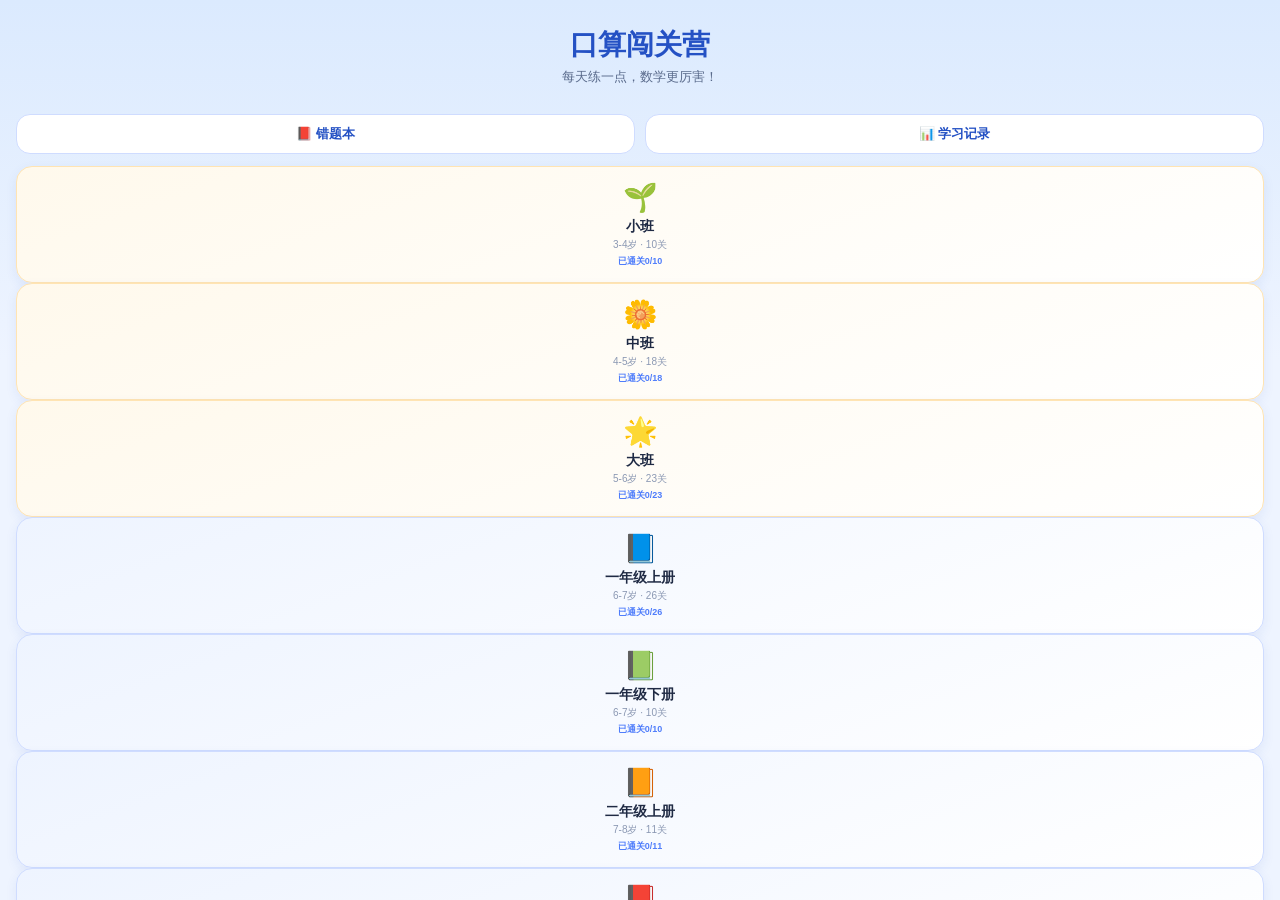
==== commit e4fc45cd: "Rename index.html to index.html" ====
--- a/index.html
+++ b/index.html
@@ -17,12 +17,15 @@
 .streak-display { text-align:center; font-size:13px; color:#ff7a00; font-weight:700; min-height:18px; margin-bottom:4px; }
 .home-nav-row { display:flex; gap:10px; margin-bottom:12px; }
 .home-nav-btn { flex:1; background:#fff; border:1.5px solid #cfdcff; color:#2451c4; font-size:13px; font-weight:700; padding:10px; border-radius:14px; }
-.stage-list { display:grid; grid-template-columns: repeat(3,1fr); gap:10px; }
+.stage-list { display:flex; flex-direction:column; gap:0; }
+.stage-grid { display:grid; grid-template-columns: repeat(3,1fr); gap:10px; }
+.section-divider { font-size:13px; font-weight:800; color:#5a6b8c; margin:16px 2px 10px; padding-top:6px; border-top:1px dashed #cfdcff; }
 .stage-card { background:#fff; border-radius:16px; padding:14px 6px; text-align:center; box-shadow:0 4px 12px rgba(36,81,196,.08); transition:transform .1s; }
 .stage-card:active { transform:scale(.95); }
 .stage-card.soon { opacity:.45; }
 .stage-card.mode-kg { background:linear-gradient(160deg,#fff9ec,#fff); border:1.5px solid #ffe4b3; }
 .stage-card.mode-elem { background:linear-gradient(160deg,#eef4ff,#fff); border:1.5px solid #cfdcff; }
+.stage-card.mode-tower { background:linear-gradient(160deg,#fdeeff,#fff); border:1.5px solid #e6bfff; }
 .stage-icon { font-size:28px; }
 .stage-name { font-size:14px; font-weight:700; margin-top:4px; }
 .stage-sub { font-size:10px; color:#8b98b3; margin-top:2px; }
@@ -292,6 +295,24 @@
 function pick(pool, n) { return shuffle(pool).slice(0, Math.min(n, pool.length)); }
 function randInt(min, max) { return Math.floor(Math.random() * (max - min + 1)) + min; }
 
+// 按内容去重（arith按算式文本，choice按题干+正确选项），避免随机生成的题库里混入完全相同的题
+function dedupeQuestions(pool) {
+  const seen = new Set();
+  const out = [];
+  for (const q of pool) {
+    let key;
+    if (q.type === 'arith') key = 'A:' + q.expression;
+    else {
+      const correctOpt = q.options.find(o => o.correct);
+      key = 'C:' + (q.promptText || '') + '|' + (correctOpt ? (correctOpt.label || JSON.stringify(correctOpt.visual)) : '');
+    }
+    if (seen.has(key)) continue;
+    seen.add(key);
+    out.push(q);
+  }
+  return out;
+}
+
 // ===== 算术题生成（数字键盘类） =====
 function numText(n) { return String(n); }
 
@@ -381,8 +402,16 @@
   return pool;
 }
 // 生成一个"取N题"的关卡内容函数（返回array，供 getLevelContent 调用）
+// 自动去重 + 题库偏小时自动少抽一点，避免每次重玩看到完全相同的一整套题
 function arithLevel(poolFn, count) {
-  return () => pick(poolFn(), count);
+  return () => {
+    const pool = dedupeQuestions(poolFn());
+    let safeCount = count;
+    if (pool.length <= count) {
+      safeCount = Math.max(5, Math.min(count, Math.floor(pool.length * 0.75)));
+    }
+    return pick(pool, safeCount);
+  };
 }
 
 // ===== 选择题生成（点选/选择题类，幼儿园及部分小学概念题共用） =====
@@ -449,7 +478,7 @@
 
 window.KS = { shuffle, pick, randInt, makeArith, genAddPool, genSubPool, genMixPool,
   genTensAddPool, genTensSubPool, genTwoOneAddPool, genTwoOneSubPool,
-  arithLevel, makeChoice, starsStr, applesStr, renderVisual };
+  arithLevel, makeChoice, starsStr, applesStr, renderVisual, dedupeQuestions };
 
 
 // ===== 幼儿园阶段关卡内容 =====
@@ -458,13 +487,11 @@
 
   // ---------- 小班 10关 ----------
   const XIAOBAN = [
-    { name: '形状小侦探', content: () => [
+    { name: '形状小侦探', content: () => window.KS.dedupeQuestions([
       makeChoice('请找出圆形', '请找出圆形', [{visual:{type:'shape',shape:'circle'},correct:true},{visual:{type:'shape',shape:'square'}},{visual:{type:'shape',shape:'triangle'}}]),
       makeChoice('请找出方形', '请找出方形', [{visual:{type:'shape',shape:'triangle'}},{visual:{type:'shape',shape:'square'},correct:true},{visual:{type:'shape',shape:'circle'}}]),
       makeChoice('请找出三角形', '请找出三角形', [{visual:{type:'shape',shape:'square'}},{visual:{type:'shape',shape:'circle'}},{visual:{type:'shape',shape:'triangle'},correct:true}]),
-      makeChoice('请找出圆形', '请找出圆形', [{visual:{type:'shape',shape:'triangle'}},{visual:{type:'shape',shape:'circle'},correct:true},{visual:{type:'shape',shape:'square'}}]),
-      makeChoice('请找出方形', '请找出方形', [{visual:{type:'shape',shape:'circle'}},{visual:{type:'shape',shape:'triangle'}},{visual:{type:'shape',shape:'square'},correct:true}]),
-    ]},
+    ])},
     { name: '大小比一比', content: () => [
       makeChoice('哪个更大呀', '哪个更大呀', [{label:'🍎',size:64,correct:true},{label:'🍎',size:26}]),
       makeChoice('哪个更小呀', '哪个更小呀', [{label:'🍉',size:60},{label:'🍉',size:24,correct:true}]),
@@ -581,18 +608,18 @@
       makeChoice('🍎🍌🍎 哪种水果更多', '哪种水果更多', [{label:'苹果',correct:true},{label:'香蕉'}]),
       makeChoice('🔴🔵🔴🔴 哪种颜色更多', '哪种颜色更多', [{label:'红色',correct:true},{label:'蓝色'}]),
     ]},
-    { name: '合在一起是多少', content: () => [1,2,3].map(() => {
+    { name: '合在一起是多少', content: () => window.KS.dedupeQuestions(Array.from({length:8},() => {
       const a = randInt(1,3), b = randInt(1,2);
       return makeChoice(`${applesStr(a)} 和 ${applesStr(b)} 合起来是几个`, `${a}和${b}合起来是几个`, shuffle([
         {label:String(a+b),correct:true},{label:String(a+b+1)},{label:String(Math.max(1,a+b-1))}
       ]));
-    })},
-    { name: '还剩几个', content: () => [1,2,3].map(() => {
+    })).slice(0,3)},
+    { name: '还剩几个', content: () => window.KS.dedupeQuestions(Array.from({length:8},() => {
       const a = randInt(3,5), b = randInt(1,a-1);
       return makeChoice(`原来有${a}个，吃了${b}个，还剩几个`, `原来有${a}个，吃了${b}个，还剩几个`, shuffle([
         {label:String(a-b),correct:true},{label:String(a-b+1)},{label:String(Math.max(0,a-b-1))}
       ]));
-    })},
+    })).slice(0,3)},
     { name: '综合复习', content: () => pick([
         ...ZHONGBAN[0].content(), ...ZHONGBAN[3].content(), ...ZHONGBAN[6].content(),
         ...ZHONGBAN[9].content(), ...ZHONGBAN[12].content()
@@ -792,12 +819,12 @@
         {label:String(n),correct:true},{label:String(n-1)},{label:String(n+2)}
       ]))
     )},
-    { name: '数的大小比较', content: () => Array.from({length:6},() => {
+    { name: '数的大小比较', content: () => window.KS.dedupeQuestions(Array.from({length:18},() => {
       const a = randInt(10,99), b = randInt(10,99);
       return makeChoice(`${a} 和 ${b} 比，哪个符号对`, `${a}和${b}比大小，选哪个符号`, [
         {label:'>',correct:a>b},{label:'<',correct:a<b},{label:'=',correct:a===b}
       ]);
-    })},
+    })).slice(0,6)},
     { name: '认识人民币', content: () => [
       makeChoice('1元=多少角', '1元等于多少角', [{label:'10角',correct:true},{label:'1角'},{label:'100角'}]),
       makeChoice('哪张是1角', '哪张是1角', [
@@ -805,12 +832,12 @@
       ]),
       makeChoice('1角=多少分', '1角等于多少分', [{label:'10分',correct:true},{label:'1分'},{label:'100分'}]),
     ]},
-    { name: '小小收银员', content: () => Array.from({length:5},() => {
+    { name: '小小收银员', content: () => window.KS.dedupeQuestions(Array.from({length:15},() => {
       const a = randInt(1,5), b = randInt(1,5);
       return makeChoice(`${a}元和${b}元合起来是多少钱`, `${a}元和${b}元合起来是多少钱`, shuffle([
         {label:`${a+b}元`,correct:true},{label:`${a+b+1}元`},{label:`${Math.max(1,a+b-1)}元`}
       ]));
-    })},
+    })).slice(0,5)},
     { name: '整十加减法', content: arithLevel(() => [...genTensAddPool(100), ...genTensSubPool(100)], 15) },
     { name: '两位数加减一', content: arithLevel(() => [...genTwoOneAddPool(100), ...genTwoOneSubPool(100)], 15) },
     { name: '平面图形', content: () => [
@@ -1041,12 +1068,12 @@
       makeChoice('1千米=多少米', '1千米等于多少米', [{label:'1000米',correct:true},{label:'100米'}]),
       makeChoice('大卡车载重用什么单位', '大卡车的载重量用什么单位比较合适', [{label:'克'},{label:'吨',correct:true}]),
     ]},
-    { name: '倍的认识', content: () => Array.from({length:5},() => {
+    { name: '倍的认识', content: () => window.KS.dedupeQuestions(Array.from({length:14},() => {
       const b = randInt(2,5), times = randInt(2,4), a = b*times;
       return makeChoice(`${a}是${b}的几倍`, `${a}是${b}的几倍`, shuffle([
         {label:`${times}倍`,correct:true},{label:`${times+1}倍`},{label:`${Math.max(1,times-1)}倍`}
       ]));
-    })},
+    })).slice(0,5)},
     { name: '多位数乘一位数', content: arithLevel(() => genMul1Pool(100, 300), 15) },
     { name: '进位乘法', content: arithLevel(() => genMul1Pool(300, 600), 15) },
     { name: '数字编码', content: () => [
@@ -1097,12 +1124,12 @@
       makeChoice('测量教室地面用什么面积单位', '测量教室地面面积用什么单位比较合适', [{label:'平方米',correct:true},{label:'平方千米'}]),
       makeChoice('1平方米=多少平方分米', '1平方米等于多少平方分米', [{label:'100',correct:true},{label:'10'}]),
     ]},
-    { name: '面积计算', content: () => Array.from({length:6},() => {
+    { name: '面积计算', content: () => window.KS.dedupeQuestions(Array.from({length:14},() => {
       const l = randInt(3,9), w = randInt(2,8);
       return makeChoice(`长${l}宽${w}的长方形面积是多少`, `长${l}宽${w}的长方形面积是多少`, shuffle([
         {label:String(l*w),correct:true},{label:String(l*w+w)},{label:String((l+w)*2)}
       ]));
-    })},
+    })).slice(0,6)},
     { name: '年月日', content: () => [
       makeChoice('一年有多少个月', '一年有多少个月', [{label:'12个月',correct:true},{label:'10个月'}]),
       makeChoice('闰年二月有多少天', '闰年二月有多少天', [{label:'29天',correct:true},{label:'28天'}]),
@@ -1134,6 +1161,150 @@
   // 每日挑战题库：对齐出题规则引擎"三上：和/差≤10000 + 多位数×一位数"、"三下：两位数×两位数 + 除数是一位数"
   window.KS_Y3S1_DAILY = () => shuffle([...genMul1Pool(100,600), ...genBigAddPool(1000,8000), ...genBigSubPool(1000,8000)]);
   window.KS_Y3S2_DAILY = () => shuffle([...genDiv1Pool(10,99), ...genTwoTwoMulPool()]);
+})();
+
+
+// ===== 小天才算数塔 · 第一阶段（1-36关）：分合式与10以内加减 =====
+(function () {
+  const { makeChoice, randInt, arithLevel, genAddPool, genSubPool, genMixPool,
+    shuffle, pick, applesStr, starsStr } = window.KS;
+
+  // ---- 数的分解与合成题库生成器 ----
+  // 单空填空：给一个数求另一个数的分解（用减法表示）；或给两个数求合成的和（用加法表示）
+  // 全部用真实算式呈现，不用"合起来是"这类文字描述
+  function bondFillPool(n) {
+    const pool = [];
+    for (let a = 1; a < n; a++) {
+      const b = n - a;
+      pool.push({ type: 'arith', expression: `${n} - ${a} = ?`, answer: b, speechText: `${n}减${a}等于多少` });
+      pool.push({ type: 'arith', expression: `${a} + ${b} = ?`, answer: n, speechText: `${a}加${b}等于多少` });
+    }
+    return pool;
+  }
+  // 逆推：N = A + （ ）
+  function bondReversePool(n) {
+    const pool = [];
+    for (let a = 1; a < n; a++) {
+      const b = n - a;
+      pool.push({ type: 'arith', expression: `${n} = ${a} + ？`, answer: b, speechText: `${n}等于${a}加几` });
+    }
+    return pool;
+  }
+  // 混合：A + （ ） = N
+  function bondFindAddendPool(n) {
+    const pool = [];
+    for (let a = 1; a < n; a++) {
+      const b = n - a;
+      pool.push({ type: 'arith', expression: `${a} + ？ = ${n}`, answer: b, speechText: `${a}加几等于${n}` });
+      pool.push({ type: 'arith', expression: `？ + ${a} = ${n}`, answer: b, speechText: `几加${a}等于${n}` });
+    }
+    return pool;
+  }
+  // 连续/多步算式池（用于连加连减混合、看图列式等）
+  function chainPool({ max, terms, opsMode, count = 200 }) {
+    const pool = [];
+    for (let i = 0; i < count; i++) {
+      let cur = randInt(1, max);
+      let expr = String(cur), speech = String(cur);
+      let ok = true;
+      for (let k = 0; k < terms - 1; k++) {
+        const op = opsMode === 'add' ? '+' : opsMode === 'sub' ? '-' : (Math.random() > 0.5 ? '+' : '-');
+        const b = randInt(1, max);
+        if (op === '+') { if (cur + b > max) { ok = false; break; } cur += b; }
+        else { if (b > cur) { ok = false; break; } cur -= b; }
+        expr += ` ${op} ${b}`; speech += (op === '+' ? '加' : '减') + b;
+        if (opsMode !== 'add' && opsMode !== 'sub' && Math.random() > 0.5 && k === terms - 2) { /* 保持随机性 */ }
+      }
+      if (!ok) continue;
+      pool.push({ type: 'arith', expression: expr + ' = ?', answer: cur, speechText: speech + '等于多少' });
+    }
+    return pool;
+  }
+  // 看图列式（用emoji表示物体数量）
+  function pictureAddPool() {
+    const pool = [];
+    for (let a = 1; a <= 5; a++) for (let b = 1; b <= 5; b++) {
+      if (a + b > 9) continue;
+      const q = makeChoice(`一共有多少个？`, '看图列式，一共有多少个', shuffle([
+        { label: String(a + b), correct: true }, { label: String(a + b + 1) }, { label: String(Math.max(1, a + b - 1)) }
+      ]));
+      q.promptVisual = null;
+      q.promptText = `${applesStr(a)} + ${applesStr(b)} = ？`;
+      pool.push(q);
+    }
+    return pool;
+  }
+  function pictureSubPool() {
+    const pool = [];
+    for (let a = 3; a <= 9; a++) for (let b = 1; b < a; b++) {
+      const q = makeChoice(`还剩多少个？`, '看图列式，拿走一部分，还剩多少个', shuffle([
+        { label: String(a - b), correct: true }, { label: String(a - b + 1) }, { label: String(Math.max(0, a - b - 1)) }
+      ]));
+      q.promptText = `${applesStr(a)} 拿走 ${b}个 = ？`;
+      pool.push(q);
+    }
+    return pool;
+  }
+  function wordProblemPool() {
+    const templates = [
+      (a, b) => ({ text: `小明有${a}个苹果，又买了${b}个，一共有几个？`, speech: `小明有${a}个苹果，又买了${b}个，一共有几个`, ans: a + b }),
+      (a, b) => ({ text: `小红有${a}颗糖，吃了${b}颗，还剩几颗？`, speech: `小红有${a}颗糖，吃了${b}颗，还剩几颗`, ans: a - b, needB: true }),
+      (a, b) => ({ text: `树上有${a}只小鸟，又飞来${b}只，一共几只？`, speech: `树上有${a}只小鸟，又飞来${b}只，一共几只`, ans: a + b }),
+    ];
+    const pool = [];
+    for (let i = 0; i < 60; i++) {
+      const a = randInt(3, 9), b = randInt(1, Math.min(5, a));
+      const t = templates[i % templates.length](a, b);
+      pool.push(makeChoice(t.text, t.speech, shuffle([
+        { label: String(t.ans), correct: true }, { label: String(t.ans + 1) }, { label: String(Math.max(0, t.ans - 1)) }
+      ])));
+    }
+    return window.KS.dedupeQuestions(pool);
+  }
+
+  const TOWER_P1 = [
+    { name: '2的分解与合成', content: arithLevel(() => bondFillPool(2), 10) },
+    { name: '3的分解与合成', content: arithLevel(() => bondFillPool(3), 10) },
+    { name: '4的分解与合成', content: arithLevel(() => bondFillPool(4), 10) },
+    { name: '5的分解与合成(一)', content: arithLevel(() => bondFillPool(5), 12) },
+    { name: '5的分解与合成(二)', content: arithLevel(() => bondReversePool(5), 10) },
+    { name: '5以内分合综合', content: arithLevel(() => bondFillPool(5), 10) },
+    { name: '6的分解与合成(一)', content: arithLevel(() => bondFillPool(6), 12) },
+    { name: '6的分解与合成(二)', content: arithLevel(() => bondReversePool(6), 12) },
+    { name: '7的分解与合成', content: arithLevel(() => bondFillPool(7), 14) },
+    { name: '8的分解与合成', content: arithLevel(() => bondFillPool(8), 14) },
+    { name: '9的分解与合成', content: arithLevel(() => bondFillPool(9), 16) },
+    { name: '10的分解与合成(一)', content: arithLevel(() => bondFillPool(10), 18) },
+    { name: '10的分解与合成(二)', content: arithLevel(() => bondReversePool(10), 18) },
+    { name: '10以内分合综合', content: arithLevel(() => [...bondFillPool(8), ...bondFillPool(9), ...bondFillPool(10)], 15) },
+    { name: '10以内分合逆推', content: arithLevel(() => [...bondReversePool(7), ...bondReversePool(8), ...bondReversePool(9), ...bondReversePool(10)], 15) },
+    { name: '10以内分合混合(一)', content: arithLevel(() => [...bondFindAddendPool(9), ...bondFindAddendPool(10)], 14) },
+    { name: '10以内分合混合(二)', content: arithLevel(() => [...bondFindAddendPool(8), ...bondFindAddendPool(10)], 14) },
+    { name: '10以内分合混合(三)', content: arithLevel(() => [...bondFillPool(6), ...bondFillPool(8), ...bondFillPool(9), ...bondFillPool(10)], 16) },
+    { name: '10以内分合大综合', content: arithLevel(() => [...bondFillPool(7), ...bondFillPool(8), ...bondFillPool(9), ...bondFillPool(10)], 16) },
+    { name: '10以内分合巅峰', content: arithLevel(() => [...bondFillPool(10), ...genMixPool(10)], 18) },
+    { name: '1-5的加法', content: arithLevel(() => genAddPool(5), 12) },
+    { name: '1-5的减法', content: arithLevel(() => genSubPool(5), 12) },
+    { name: '5以内加减混合', content: arithLevel(() => chainPool({ max: 5, terms: 3, opsMode: 'mixed' }), 12) },
+    { name: '6-10的加法(一)', content: arithLevel(() => genAddPool(10, { minSum: 7 }), 14) },
+    { name: '6-10的加法(二)', content: arithLevel(() => genAddPool(10, { minSum: 9 }), 14) },
+    { name: '6-10的减法(一)', content: arithLevel(() => genSubPool(10, { minA: 6 }), 14) },
+    { name: '6-10的减法(二)', content: arithLevel(() => genSubPool(10, { minA: 8 }), 14) },
+    { name: '10以内加减综合', content: arithLevel(() => genMixPool(10, { minA: 4 }), 16) },
+    { name: '10以内连加法', content: arithLevel(() => chainPool({ max: 10, terms: 3, opsMode: 'add' }), 14) },
+    { name: '10以内连减法', content: arithLevel(() => chainPool({ max: 10, terms: 3, opsMode: 'sub' }), 14) },
+    { name: '10以内连加连减混合', content: arithLevel(() => chainPool({ max: 10, terms: 3, opsMode: 'mixed' }), 14) },
+    { name: '10以内看图列式(加法)', content: () => pick(pictureAddPool(), 10) },
+    { name: '10以内看图列式(减法)', content: () => pick(pictureSubPool(), 10) },
+    { name: '10以内看图列式(加减混合)', content: arithLevel(() => chainPool({ max: 10, terms: 3, opsMode: 'mixed' }), 10) },
+    { name: '10以内应用题', content: () => pick(wordProblemPool(), 10) },
+    { name: '10以内综合大闯关', content: arithLevel(() => [
+        ...bondFillPool(10), ...genMixPool(10), ...chainPool({ max: 10, terms: 3, opsMode: 'mixed', count: 100 })
+      ], 20)
+    },
+  ];
+
+  window.KS_TOWER_P1 = TOWER_P1;
 })();
 
 
@@ -1251,6 +1422,16 @@
   { id: 'y3s1', name: '三年级上册', sub: '8-9岁', mode: 'elem', icon: '📔', levels: window.KS_Y3S1_CONTENT },
   { id: 'y3s2', name: '三年级下册', sub: '8-9岁', mode: 'elem', icon: '📒', levels: window.KS_Y3S2_CONTENT },
 ];
+
+// 小天才算数塔：独立于年级学段的专项口算闯关塔，共5阶段180关
+const TOWER_STAGES = [
+  { id: 'tower1', name: '算数塔·一阶', sub: '分合与10以内', mode: 'elem', icon: '🗼', levels: window.KS_TOWER_P1 },
+  { id: 'tower2', name: '算数塔·二阶', sub: '连续加减(10-50)', mode: 'elem', icon: '🗼', levels: [], comingSoon: true, plannedCount: 36 },
+  { id: 'tower3', name: '算数塔·三阶', sub: '竖式运算(50-100)', mode: 'elem', icon: '🗼', levels: [], comingSoon: true, plannedCount: 36 },
+  { id: 'tower4', name: '算数塔·四阶', sub: '加减乘除混合', mode: 'elem', icon: '🗼', levels: [], comingSoon: true, plannedCount: 36 },
+  { id: 'tower5', name: '算数塔·五阶', sub: '综合进阶(1000内)', mode: 'elem', icon: '🗼', levels: [], comingSoon: true, plannedCount: 36 },
+];
+STAGES.push(...TOWER_STAGES);
 function getStage(id) { return STAGES.find(s => s.id === id); }
 
 // ===== 每日挑战题库（按出题规则引擎对齐各学段范围） =====
@@ -1388,9 +1569,12 @@
 function renderStageList() {
   const wrap = document.getElementById('stage-list');
   wrap.innerHTML = '';
-  STAGES.forEach(st => {
+  const gradeStages = STAGES.filter(s => !s.id.startsWith('tower'));
+  const towerStages = STAGES.filter(s => s.id.startsWith('tower'));
+
+  function renderCard(st) {
     const div = document.createElement('div');
-    div.className = 'stage-card' + (st.comingSoon ? ' soon' : '') + (st.mode === 'kg' ? ' mode-kg' : ' mode-elem');
+    div.className = 'stage-card' + (st.comingSoon ? ' soon' : '') + (st.mode === 'kg' ? ' mode-kg' : ' mode-elem') + (st.id.startsWith('tower') ? ' mode-tower' : '');
     const count = st.comingSoon ? st.plannedCount : st.levels.length;
     const sp = st.comingSoon ? null : getStageProgress(st.id);
     const progressText = sp ? `已通关${sp.completed.length}/${count}` : '';
@@ -1399,8 +1583,25 @@
       <div class="stage-sub">${st.sub} · ${count}关${st.comingSoon ? '（敬请期待）' : ''}</div>
       <div class="stage-progress-mini">${progressText}</div>`;
     if (!st.comingSoon) div.onclick = () => goToMap(st.id);
-    wrap.appendChild(div);
-  });
+    return div;
+  }
+
+  gradeStages.forEach(st => wrap.appendChild(renderCard(st)));
+
+  const gradeGrid = document.createElement('div');
+  gradeGrid.className = 'stage-grid';
+  gradeStages.forEach(st => gradeGrid.appendChild(renderCard(st)));
+  wrap.appendChild(gradeGrid);
+
+  const divider = document.createElement('div');
+  divider.className = 'section-divider';
+  divider.textContent = '🗼 小天才算数塔（专项口算闯关）';
+  wrap.appendChild(divider);
+
+  const towerGrid = document.createElement('div');
+  towerGrid.className = 'stage-grid';
+  towerStages.forEach(st => towerGrid.appendChild(renderCard(st)));
+  wrap.appendChild(towerGrid);
 }
 
 // ===== 地图页 =====
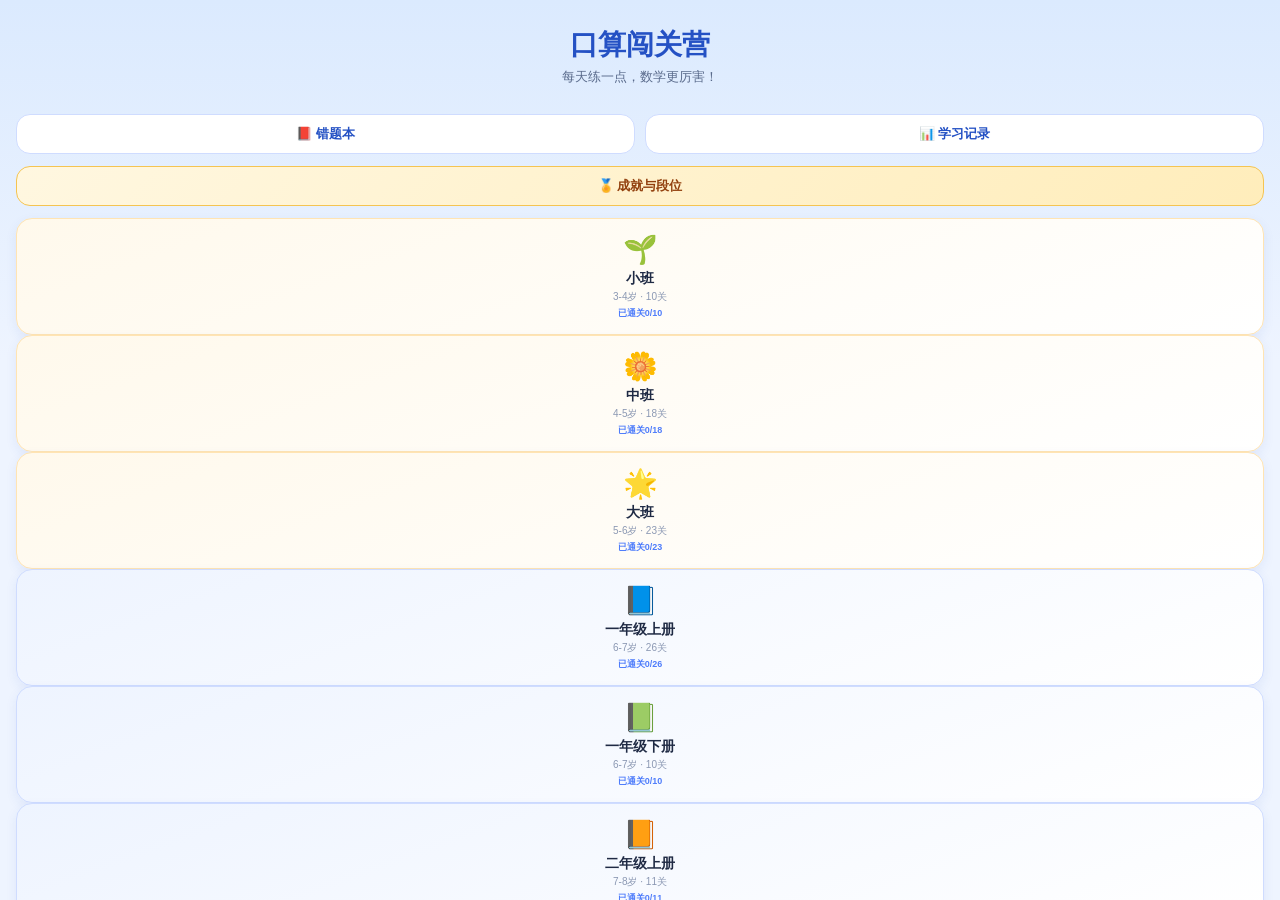
==== commit 87814dee: "Rename index.html to index.html" ====
--- a/index.html
+++ b/index.html
@@ -4,6 +4,13 @@
 <meta charset="UTF-8">
 <meta name="viewport" content="width=device-width, initial-scale=1.0, viewport-fit=cover, maximum-scale=1.0, user-scalable=no">
 <title>口算闯关营</title>
+<link rel="manifest" href="manifest.json">
+<meta name="theme-color" content="#2451c4">
+<link rel="apple-touch-icon" href="apple-touch-icon.png">
+<meta name="apple-mobile-web-app-capable" content="yes">
+<meta name="mobile-web-app-capable" content="yes">
+<meta name="apple-mobile-web-app-status-bar-style" content="black-translucent">
+<meta name="apple-mobile-web-app-title" content="口算闯关营">
 <style>
 * { box-sizing: border-box; margin: 0; padding: 0; -webkit-tap-highlight-color: transparent; }
 html, body { height: 100%; font-family: -apple-system,"PingFang SC","Microsoft YaHei",sans-serif; background:#eef4ff; color:#1f2a44; overscroll-behavior:none; }
@@ -67,6 +74,36 @@
 .rec-box { background:#fff; border-radius:16px; padding:18px 10px; text-align:center; box-shadow:0 3px 10px rgba(36,81,196,.08); }
 .rec-num { font-size:22px; font-weight:800; color:#2451c4; }
 .rec-label { font-size:12px; color:#8b98b3; margin-top:5px; }
+
+/* 数据备份 */
+.backup-section { margin-top:20px; background:#fff; border-radius:16px; padding:16px; box-shadow:0 3px 10px rgba(36,81,196,.08); }
+.backup-title { font-size:15px; font-weight:800; margin-bottom:6px; }
+.backup-note { font-size:12px; color:#8b98b3; line-height:1.5; margin-bottom:12px; }
+.backup-btn-row { display:flex; gap:10px; }
+
+/* 首页成就入口按钮 */
+.achv-nav-btn { background:linear-gradient(135deg,#fff7e0,#ffedbb); border-color:#f5c451; color:#92400e; }
+
+/* 段位卡片 */
+.rank-card { background:linear-gradient(135deg,#fff7e0,#ffe0b3); border-radius:18px; padding:18px; display:flex; align-items:center; gap:14px; box-shadow:0 4px 14px rgba(217,119,6,.15); margin-bottom:6px; }
+.rank-icon { font-size:44px; flex-shrink:0; }
+.rank-info { flex-shrink:0; }
+.rank-name { font-size:17px; font-weight:800; color:#92400e; }
+.rank-points { font-size:12px; color:#a8672a; margin-top:2px; }
+.rank-progress-wrap { flex:1; min-width:0; }
+.rank-progress-bar { height:8px; background:rgba(255,255,255,.6); border-radius:5px; overflow:hidden; }
+.rank-progress-fill { height:100%; background:linear-gradient(90deg,#f5a623,#d97706); border-radius:5px; transition:width .3s; }
+.rank-next-text { font-size:10px; color:#a8672a; margin-top:5px; }
+.rank-note { font-size:11px; color:#8b98b3; margin:10px 2px 16px; line-height:1.5; }
+
+/* 成就勋章墙 */
+.achv-cat-header { font-size:14px; font-weight:800; color:#5a6b8c; margin:14px 2px 8px; }
+.achv-row { display:grid; grid-template-columns:repeat(3,1fr); gap:8px; }
+.achv-tile { background:#fff; border-radius:14px; padding:12px 6px; text-align:center; box-shadow:0 2px 8px rgba(36,81,196,.06); opacity:.5; }
+.achv-tile.unlocked { opacity:1; background:linear-gradient(160deg,#fff9ec,#fff); border:1.5px solid #ffd166; }
+.achv-icon { font-size:24px; }
+.achv-name { font-size:11px; font-weight:700; margin-top:4px; }
+.achv-sub { font-size:10px; color:#8b98b3; margin-top:2px; }
 .level-node { display:flex; align-items:center; gap:12px; background:#fff; border-radius:14px; padding:12px 14px; margin-bottom:9px; box-shadow:0 2px 8px rgba(36,81,196,.06); transition:transform .1s; }
 .level-node:active { transform:scale(.97); }
 .level-node.locked { opacity:.5; }
@@ -158,6 +195,9 @@
     <div class="home-nav-row">
       <button class="home-nav-btn" onclick="goToWrongBook()">📕 错题本</button>
       <button class="home-nav-btn" onclick="goToRecords()">📊 学习记录</button>
+    </div>
+    <div class="home-nav-row">
+      <button class="home-nav-btn achv-nav-btn" onclick="goToAchievements()">🏅 成就与段位</button>
     </div>
     <div class="stage-list" id="stage-list"></div>
   </div>
@@ -279,6 +319,39 @@
       <div class="rec-box"><div class="rec-num" id="rec-wrong">0</div><div class="rec-label">当前错题数</div></div>
       <div class="rec-box"><div class="rec-num" id="rec-streak">0天</div><div class="rec-label">连续学习</div></div>
     </div>
+    <div class="backup-section">
+      <div class="backup-title">💾 数据备份</div>
+      <div class="backup-note">所有进度只存在这台设备的浏览器里，换手机、清缓存都会丢失。建议定期导出备份，需要时再导入恢复。</div>
+      <div class="backup-btn-row">
+        <button class="btn-secondary" onclick="exportBackup()">导出备份</button>
+        <button class="btn-secondary" onclick="triggerImportPicker()">导入恢复</button>
+      </div>
+      <input type="file" id="import-file-input" accept=".json,application/json" style="display:none" onchange="importBackupFile(this)">
+    </div>
+  </div>
+</div>
+
+<!-- 成就与段位 -->
+<div id="screen-achievements" class="screen" style="display:none;">
+  <div class="topbar">
+    <button class="back-btn" onclick="goHome()">← 返回</button>
+    <div class="topbar-title">🏅 成就与段位</div>
+    <div style="width:44px;"></div>
+  </div>
+  <div class="sub-scroll">
+    <div class="rank-card">
+      <div class="rank-icon" id="rank-icon">🥉</div>
+      <div class="rank-info">
+        <div class="rank-name" id="rank-name">青铜学徒</div>
+        <div class="rank-points" id="rank-points">0分</div>
+      </div>
+      <div class="rank-progress-wrap">
+        <div class="rank-progress-bar"><div class="rank-progress-fill" id="rank-progress-fill" style="width:0%"></div></div>
+        <div class="rank-next-text" id="rank-next-text">距离下一段位还差XX分</div>
+      </div>
+    </div>
+    <div class="rank-note">段位积分来自小学段每日挑战的表现（正确率+速度+连击），跟自己进步比较，暂不支持跨用户排名</div>
+    <div id="achv-grid"></div>
   </div>
 </div>
 
@@ -358,6 +431,70 @@
 }
 function genMixPool(max, opts = {}) {
   return shuffle([...genAddPool(max, opts), ...genSubPool(max, opts)]);
+}
+
+// 按位数区间随机采样生成加/减法题（用于竖式运算：两位数+一位数、三位数+两位数等非对称位数组合）
+function genAddRange(aMin, aMax, bMin, bMax, opts = {}, attempts = 300) {
+  const { noCarry = false, mustCarry = false } = opts;
+  const pool = [];
+  for (let i = 0; i < attempts; i++) {
+    const a = randInt(aMin, aMax), b = randInt(bMin, bMax);
+    const carries = (a % 10 + b % 10) >= 10;
+    if (noCarry && carries) continue;
+    if (mustCarry && !carries) continue;
+    pool.push(makeArith(a, '+', b, a + b));
+  }
+  return pool;
+}
+function genSubRange(aMin, aMax, bMin, bMax, opts = {}, attempts = 300) {
+  const { noBorrow = null } = opts; // true=不退位, false=必须退位, null=不限制
+  const pool = [];
+  for (let i = 0; i < attempts; i++) {
+    let a = randInt(aMin, aMax), b = randInt(bMin, bMax);
+    if (b > a) { const t = a; a = b; b = t; }
+    const borrows = (a % 10) < (b % 10);
+    if (noBorrow === true && borrows) continue;
+    if (noBorrow === false && !borrows) continue;
+    pool.push(makeArith(a, '-', b, a - b));
+  }
+  return pool;
+}
+// 连续多步加减（3连加/连减/加减混合等）。按构造方式生成，保证每一步都合法（不出现负数或超上限），
+// 不用"随机试探再丢弃"的方式，避免题量紧张的组合（如5连加）出现题库过小甚至为空的问题。
+function genChainPool({ min = 1, max, terms, opsMode, count = 200 }) {
+  const pool = [];
+  for (let i = 0; i < count; i++) {
+    let cur = randInt(min, max);
+    let expr = String(cur), speech = String(cur);
+    for (let k = 0; k < terms - 1; k++) {
+      let op = opsMode === 'add' ? '+' : opsMode === 'sub' ? '-' : (Math.random() > 0.5 ? '+' : '-');
+      const canAdd = (max - cur) >= 1, canSub = cur >= 1;
+      if (op === '+' && !canAdd) op = canSub ? '-' : '+';
+      if (op === '-' && !canSub) op = canAdd ? '+' : '-';
+      let b;
+      if (op === '+') { b = randInt(1, Math.max(1, max - cur)); cur += b; }
+      else { b = randInt(1, Math.max(1, cur)); cur -= b; }
+      expr += ` ${op} ${b}`; speech += (op === '+' ? '加' : '减') + b;
+    }
+    pool.push({ type: 'arith', expression: expr + ' = ?', answer: cur, speechText: speech + '等于多少' });
+  }
+  return pool;
+}
+// 乘法/除法口诀表
+function genMulTable(nMin, nMax) {
+  const pool = [];
+  for (let a = nMin; a <= nMax; a++) for (let b = 1; b <= 9; b++) {
+    pool.push({ type: 'arith', expression: `${a} × ${b} = ?`, answer: a * b, speechText: `${a}乘${b}等于多少` });
+  }
+  return pool;
+}
+function genDivTable(nMin, nMax) {
+  const pool = [];
+  for (let a = nMin; a <= nMax; a++) for (let b = 1; b <= 9; b++) {
+    const dividend = a * b;
+    pool.push({ type: 'arith', expression: `${dividend} ÷ ${a} = ?`, answer: b, speechText: `${dividend}除以${a}等于多少` });
+  }
+  return pool;
 }
 
 // 整十数加减整十数
@@ -478,6 +615,7 @@
 
 window.KS = { shuffle, pick, randInt, makeArith, genAddPool, genSubPool, genMixPool,
   genTensAddPool, genTensSubPool, genTwoOneAddPool, genTwoOneSubPool,
+  genAddRange, genSubRange, genChainPool, genMulTable, genDivTable,
   arithLevel, makeChoice, starsStr, applesStr, renderVisual, dedupeQuestions };
 
 
@@ -1200,25 +1338,9 @@
     }
     return pool;
   }
-  // 连续/多步算式池（用于连加连减混合、看图列式等）
+  // 连续/多步算式池（用于连加连减混合、看图列式等）——直接复用公共的按构造生成版本，保证不会出现空题库
   function chainPool({ max, terms, opsMode, count = 200 }) {
-    const pool = [];
-    for (let i = 0; i < count; i++) {
-      let cur = randInt(1, max);
-      let expr = String(cur), speech = String(cur);
-      let ok = true;
-      for (let k = 0; k < terms - 1; k++) {
-        const op = opsMode === 'add' ? '+' : opsMode === 'sub' ? '-' : (Math.random() > 0.5 ? '+' : '-');
-        const b = randInt(1, max);
-        if (op === '+') { if (cur + b > max) { ok = false; break; } cur += b; }
-        else { if (b > cur) { ok = false; break; } cur -= b; }
-        expr += ` ${op} ${b}`; speech += (op === '+' ? '加' : '减') + b;
-        if (opsMode !== 'add' && opsMode !== 'sub' && Math.random() > 0.5 && k === terms - 2) { /* 保持随机性 */ }
-      }
-      if (!ok) continue;
-      pool.push({ type: 'arith', expression: expr + ' = ?', answer: cur, speechText: speech + '等于多少' });
-    }
-    return pool;
+    return window.KS.genChainPool({ min: 1, max, terms, opsMode, count });
   }
   // 看图列式（用emoji表示物体数量）
   function pictureAddPool() {
@@ -1308,6 +1430,618 @@
 })();
 
 
+// ===== 小天才算数塔 · 第二阶段（37-72关）：连续加减与混合运算 =====
+(function () {
+  const { arithLevel, genChainPool, genMixPool, genAddPool, genSubPool } = window.KS;
+
+  const TOWER_P2 = [
+    // 20以内连续加法(37-44)
+    { name: '3连加(不进位)', content: arithLevel(() => genChainPool({ min: 1, max: 20, terms: 3, opsMode: 'add' }), 14) },
+    { name: '3连加(一次进位)', content: arithLevel(() => genChainPool({ min: 8, max: 20, terms: 3, opsMode: 'add' }), 14) },
+    { name: '3连加(两次进位)', content: arithLevel(() => genChainPool({ min: 10, max: 20, terms: 3, opsMode: 'add' }), 14) },
+    { name: '4连加(基础)', content: arithLevel(() => genChainPool({ min: 1, max: 20, terms: 4, opsMode: 'add' }), 12) },
+    { name: '4连加(进阶)', content: arithLevel(() => genChainPool({ min: 6, max: 20, terms: 4, opsMode: 'add' }), 12) },
+    { name: '5连加(基础)', content: arithLevel(() => genChainPool({ min: 1, max: 20, terms: 5, opsMode: 'add' }), 12) },
+    { name: '5连加(进阶)', content: arithLevel(() => genChainPool({ min: 5, max: 20, terms: 5, opsMode: 'add' }), 12) },
+    { name: '20以内连续加法大闯关', content: arithLevel(() => [
+        ...genChainPool({ max: 20, terms: 3, opsMode: 'add' }), ...genChainPool({ max: 20, terms: 4, opsMode: 'add' }),
+        ...genChainPool({ max: 20, terms: 5, opsMode: 'add' })
+      ], 16)
+    },
+    // 20以内连续减法(45-52)
+    { name: '3连减(不退位)', content: arithLevel(() => genChainPool({ min: 10, max: 20, terms: 3, opsMode: 'sub' }), 14) },
+    { name: '3连减(一次退位)', content: arithLevel(() => genChainPool({ min: 12, max: 20, terms: 3, opsMode: 'sub' }), 14) },
+    { name: '3连减(两次退位)', content: arithLevel(() => genChainPool({ min: 15, max: 20, terms: 3, opsMode: 'sub' }), 14) },
+    { name: '4连减(基础)', content: arithLevel(() => genChainPool({ min: 10, max: 20, terms: 4, opsMode: 'sub' }), 12) },
+    { name: '4连减(进阶)', content: arithLevel(() => genChainPool({ min: 15, max: 20, terms: 4, opsMode: 'sub' }), 12) },
+    { name: '5连减(基础)', content: arithLevel(() => genChainPool({ min: 15, max: 20, terms: 5, opsMode: 'sub' }), 12) },
+    { name: '5连减(进阶)', content: arithLevel(() => genChainPool({ min: 18, max: 20, terms: 5, opsMode: 'sub' }), 10) },
+    { name: '20以内连续减法大闯关', content: arithLevel(() => [
+        ...genChainPool({ min: 10, max: 20, terms: 3, opsMode: 'sub' }), ...genChainPool({ min: 10, max: 20, terms: 4, opsMode: 'sub' }),
+        ...genChainPool({ min: 15, max: 20, terms: 5, opsMode: 'sub' })
+      ], 16)
+    },
+    // 20以内加减混合(53-60)
+    { name: '加减混合(1加1减)', content: arithLevel(() => genChainPool({ min: 1, max: 20, terms: 3, opsMode: 'mixed' }), 14) },
+    { name: '加减混合(2加1减)', content: arithLevel(() => genChainPool({ min: 1, max: 20, terms: 4, opsMode: 'mixed' }), 12) },
+    { name: '加减混合(1加2减)', content: arithLevel(() => genChainPool({ min: 5, max: 20, terms: 4, opsMode: 'mixed' }), 12) },
+    { name: '加减混合(递进)', content: arithLevel(() => genChainPool({ min: 5, max: 20, terms: 4, opsMode: 'mixed' }), 12) },
+    { name: '加减混合(连续变换)', content: arithLevel(() => genChainPool({ min: 5, max: 20, terms: 5, opsMode: 'mixed' }), 12) },
+    { name: '加减混合(综合一)', content: arithLevel(() => genChainPool({ max: 20, terms: 4, opsMode: 'mixed' }), 14) },
+    { name: '加减混合(综合二)', content: arithLevel(() => genChainPool({ max: 20, terms: 5, opsMode: 'mixed' }), 14) },
+    { name: '20以内加减混合大闯关', content: arithLevel(() => [
+        ...genChainPool({ max: 20, terms: 3, opsMode: 'mixed' }), ...genChainPool({ max: 20, terms: 4, opsMode: 'mixed' }),
+        ...genChainPool({ max: 20, terms: 5, opsMode: 'mixed' })
+      ], 18)
+    },
+    // 50以内连续加减(61-72)
+    { name: '50以内连加法(2连加)', content: arithLevel(() => genChainPool({ min: 10, max: 50, terms: 2, opsMode: 'add' }), 16) },
+    { name: '50以内连加法(3连加)', content: arithLevel(() => genChainPool({ min: 10, max: 50, terms: 3, opsMode: 'add' }), 14) },
+    { name: '50以内连加法(4连加)', content: arithLevel(() => genChainPool({ min: 10, max: 50, terms: 4, opsMode: 'add' }), 12) },
+    { name: '50以内连减法(2连减)', content: arithLevel(() => genChainPool({ min: 20, max: 50, terms: 2, opsMode: 'sub' }), 16) },
+    { name: '50以内连减法(3连减)', content: arithLevel(() => genChainPool({ min: 25, max: 50, terms: 3, opsMode: 'sub' }), 14) },
+    { name: '50以内连减法(4连减)', content: arithLevel(() => genChainPool({ min: 30, max: 50, terms: 4, opsMode: 'sub' }), 12) },
+    { name: '50以内加减混合(2步)', content: arithLevel(() => genChainPool({ min: 15, max: 50, terms: 3, opsMode: 'mixed' }), 14) },
+    { name: '50以内加减混合(3步)', content: arithLevel(() => genChainPool({ min: 20, max: 50, terms: 4, opsMode: 'mixed' }), 14) },
+    { name: '50以内加减混合(4步)', content: arithLevel(() => genChainPool({ min: 25, max: 50, terms: 5, opsMode: 'mixed' }), 12) },
+    { name: '50以内混合综合(一)', content: arithLevel(() => [
+        ...genChainPool({ min: 10, max: 50, terms: 3, opsMode: 'mixed' }), ...genChainPool({ min: 10, max: 50, terms: 4, opsMode: 'mixed' })
+      ], 16)
+    },
+    { name: '50以内混合综合(二)', content: arithLevel(() => [
+        ...genMixPool(50, { minA: 15 }), ...genChainPool({ min: 15, max: 50, terms: 4, opsMode: 'mixed' })
+      ], 16)
+    },
+    { name: '50以内大闯关', content: arithLevel(() => [
+        ...genChainPool({ min: 10, max: 50, terms: 3, opsMode: 'mixed' }), ...genChainPool({ min: 10, max: 50, terms: 4, opsMode: 'mixed' }),
+        ...genChainPool({ min: 15, max: 50, terms: 5, opsMode: 'mixed' }), ...genMixPool(50, { minA: 10 })
+      ], 20)
+    },
+  ];
+
+  window.KS_TOWER_P2 = TOWER_P2;
+})();
+
+
+// ===== 小天才算数塔 · 第三阶段（73-108关）：竖式运算 =====
+// 说明：竖式运算在数值逻辑上与横式完全一致（都是加减法+进退位控制），
+// 这里用横式呈现相同的数值范围与进退位规则，专项的竖式列式书写格式作为后续视觉升级项。
+(function () {
+  const { arithLevel, genAddRange, genSubRange } = window.KS;
+
+  const TOWER_P3 = [
+    // 加法竖式(不进退位) 73-80
+    { name: '两位数+一位数(不进位)一', content: arithLevel(() => genAddRange(20, 50, 1, 9, { noCarry: true }), 16) },
+    { name: '两位数+一位数(不进位)二', content: arithLevel(() => genAddRange(30, 60, 1, 9, { noCarry: true }), 16) },
+    { name: '两位数+两位数(不进位)一', content: arithLevel(() => genAddRange(20, 60, 10, 39, { noCarry: true }), 16) },
+    { name: '两位数+两位数(不进位)二', content: arithLevel(() => genAddRange(30, 70, 10, 39, { noCarry: true }), 16) },
+    { name: '三位数+一位数(不进位)', content: arithLevel(() => genAddRange(100, 300, 1, 9, { noCarry: true }), 15) },
+    { name: '三位数+两位数(不进位)', content: arithLevel(() => genAddRange(100, 400, 10, 60, { noCarry: true }), 15) },
+    { name: '三位数+三位数(不进位)', content: arithLevel(() => genAddRange(100, 500, 100, 300, { noCarry: true }), 15) },
+    { name: '竖式加法不进位综合', content: arithLevel(() => [
+        ...genAddRange(20, 60, 1, 9, { noCarry: true }), ...genAddRange(100, 400, 10, 60, { noCarry: true }),
+        ...genAddRange(100, 500, 100, 300, { noCarry: true })
+      ], 18)
+    },
+    // 加法竖式(进位) 81-88
+    { name: '两位数+一位数(一次进位)', content: arithLevel(() => genAddRange(20, 60, 1, 9, { mustCarry: true }), 16) },
+    { name: '两位数+一位数(两次进位)', content: arithLevel(() => genAddRange(40, 80, 1, 9, { mustCarry: true }), 16) },
+    { name: '两位数+两位数(一次进位)', content: arithLevel(() => genAddRange(30, 70, 10, 40, { mustCarry: true }), 16) },
+    { name: '两位数+两位数(两次进位)', content: arithLevel(() => genAddRange(50, 90, 10, 45, { mustCarry: true }), 16) },
+    { name: '三位数+一位数(进位)', content: arithLevel(() => genAddRange(100, 400, 1, 9, { mustCarry: true }), 15) },
+    { name: '三位数+两位数(进位)', content: arithLevel(() => genAddRange(100, 500, 10, 70, { mustCarry: true }), 15) },
+    { name: '三位数+三位数(进位)', content: arithLevel(() => genAddRange(200, 600, 200, 400, { mustCarry: true }), 15) },
+    { name: '竖式加法进位综合', content: arithLevel(() => [
+        ...genAddRange(20, 60, 1, 9, { mustCarry: true }), ...genAddRange(100, 500, 10, 70, { mustCarry: true }),
+        ...genAddRange(200, 600, 200, 400, { mustCarry: true })
+      ], 18)
+    },
+    // 减法竖式(不退位) 89-96
+    { name: '两位数-一位数(不退位)一', content: arithLevel(() => genSubRange(20, 50, 1, 9, { noBorrow: true }), 16) },
+    { name: '两位数-一位数(不退位)二', content: arithLevel(() => genSubRange(30, 60, 1, 9, { noBorrow: true }), 16) },
+    { name: '两位数-两位数(不退位)一', content: arithLevel(() => genSubRange(30, 70, 10, 40, { noBorrow: true }), 16) },
+    { name: '两位数-两位数(不退位)二', content: arithLevel(() => genSubRange(40, 80, 10, 45, { noBorrow: true }), 16) },
+    { name: '三位数-一位数(不退位)', content: arithLevel(() => genSubRange(200, 500, 1, 9, { noBorrow: true }), 15) },
+    { name: '三位数-两位数(不退位)', content: arithLevel(() => genSubRange(200, 500, 10, 60, { noBorrow: true }), 15) },
+    { name: '三位数-三位数(不退位)', content: arithLevel(() => genSubRange(300, 600, 100, 300, { noBorrow: true }), 15) },
+    { name: '竖式减法不退位综合', content: arithLevel(() => [
+        ...genSubRange(20, 60, 1, 9, { noBorrow: true }), ...genSubRange(200, 500, 10, 60, { noBorrow: true }),
+        ...genSubRange(300, 600, 100, 300, { noBorrow: true })
+      ], 18)
+    },
+    // 减法竖式(退位) 97-104
+    { name: '两位数-一位数(一次退位)', content: arithLevel(() => genSubRange(20, 60, 1, 9, { noBorrow: false }), 16) },
+    { name: '两位数-一位数(两次退位)', content: arithLevel(() => genSubRange(40, 80, 1, 9, { noBorrow: false }), 16) },
+    { name: '两位数-两位数(一次退位)', content: arithLevel(() => genSubRange(30, 70, 10, 40, { noBorrow: false }), 16) },
+    { name: '两位数-两位数(两次退位)', content: arithLevel(() => genSubRange(50, 90, 10, 45, { noBorrow: false }), 16) },
+    { name: '三位数-一位数(退位)', content: arithLevel(() => genSubRange(200, 500, 1, 9, { noBorrow: false }), 15) },
+    { name: '三位数-两位数(退位)', content: arithLevel(() => genSubRange(300, 600, 10, 70, { noBorrow: false }), 15) },
+    { name: '三位数-三位数(退位)', content: arithLevel(() => genSubRange(300, 700, 100, 300, { noBorrow: false }), 15) },
+    { name: '竖式减法退位综合', content: arithLevel(() => [
+        ...genSubRange(20, 60, 1, 9, { noBorrow: false }), ...genSubRange(300, 600, 10, 70, { noBorrow: false }),
+        ...genSubRange(300, 700, 100, 300, { noBorrow: false })
+      ], 18)
+    },
+    // 竖式加减综合 105-108
+    { name: '加法竖式(混合进位)', content: arithLevel(() => [
+        ...genAddRange(100, 500, 1, 9, {}), ...genAddRange(100, 500, 10, 70, {}), ...genAddRange(100, 500, 100, 300, {})
+      ], 18)
+    },
+    { name: '减法竖式(混合退位)', content: arithLevel(() => [
+        ...genSubRange(100, 500, 1, 9, {}), ...genSubRange(100, 500, 10, 70, {}), ...genSubRange(100, 500, 100, 300, {})
+      ], 18)
+    },
+    { name: '加减竖式混合(一)', content: arithLevel(() => [
+        ...genAddRange(100, 600, 10, 70, {}), ...genSubRange(100, 600, 10, 70, {})
+      ], 18)
+    },
+    { name: '竖式大闯关', content: arithLevel(() => [
+        ...genAddRange(100, 700, 10, 300, {}), ...genSubRange(100, 700, 10, 300, {})
+      ], 20)
+    },
+  ];
+
+  window.KS_TOWER_P3 = TOWER_P3;
+})();
+
+
+// ===== 小天才算数塔 · 第四阶段（109-144关）：加减乘除混合 =====
+(function () {
+  const { arithLevel, genMulTable, genDivTable, randInt, dedupeQuestions } = window.KS;
+
+  function mulAddPool(nMin, nMax, opSign, cMax = 20, attempts = 300) {
+    const pool = [];
+    for (let i = 0; i < attempts; i++) {
+      const a = randInt(nMin, nMax), b = randInt(1, 9), c = randInt(1, cMax);
+      const mul = a * b;
+      const ans = opSign === '+' ? mul + c : mul - c;
+      if (ans < 0) continue;
+      pool.push({ type: 'arith', expression: `${a} × ${b} ${opSign} ${c} = ?`, answer: ans, speechText: `${a}乘${b}${opSign === '+' ? '加' : '减'}${c}等于多少` });
+    }
+    return pool;
+  }
+  function divAddPool(divisorMax, opSign, cMax = 20, attempts = 300) {
+    const pool = [];
+    for (let i = 0; i < attempts; i++) {
+      const divisor = randInt(2, divisorMax), quotient = randInt(1, 9), c = randInt(1, cMax);
+      const dividend = divisor * quotient;
+      const ans = opSign === '+' ? quotient + c : quotient - c;
+      if (ans < 0) continue;
+      pool.push({ type: 'arith', expression: `${dividend} ÷ ${divisor} ${opSign} ${c} = ?`, answer: ans, speechText: `${dividend}除以${divisor}${opSign === '+' ? '加' : '减'}${c}等于多少` });
+    }
+    return pool;
+  }
+  function mulAddSubMixPool(nMin, nMax, attempts = 300) {
+    const pool = [];
+    for (let i = 0; i < attempts; i++) {
+      const a = randInt(nMin, nMax), b = randInt(1, 9), c = randInt(1, 15), d = randInt(1, 15);
+      const mul = a * b;
+      const useAdd = Math.random() > 0.5;
+      const ans = useAdd ? mul + c - d : mul - c + d;
+      if (ans < 0) continue;
+      const op1 = useAdd ? '+' : '-', op2 = useAdd ? '-' : '+';
+      pool.push({ type: 'arith', expression: `${a} × ${b} ${op1} ${c} ${op2} ${d} = ?`, answer: ans, speechText: `${a}乘${b}${op1==='+'?'加':'减'}${c}${op2==='+'?'加':'减'}${d}等于多少` });
+    }
+    return pool;
+  }
+  function divAddSubMixPool(divisorMax, attempts = 300) {
+    const pool = [];
+    for (let i = 0; i < attempts; i++) {
+      const divisor = randInt(2, divisorMax), quotient = randInt(2, 9), c = randInt(1, 10), d = randInt(1, 10);
+      const dividend = divisor * quotient;
+      const useAdd = Math.random() > 0.5;
+      const ans = useAdd ? quotient + c - d : quotient - c + d;
+      if (ans < 0) continue;
+      const op1 = useAdd ? '+' : '-', op2 = useAdd ? '-' : '+';
+      pool.push({ type: 'arith', expression: `${dividend} ÷ ${divisor} ${op1} ${c} ${op2} ${d} = ?`, answer: ans, speechText: `${dividend}除以${divisor}${op1==='+'?'加':'减'}${c}${op2==='+'?'加':'减'}${d}等于多少` });
+    }
+    return pool;
+  }
+  function mulDivMixPool(attempts = 300) {
+    const pool = [];
+    for (let i = 0; i < attempts; i++) {
+      const b = randInt(2, 9), c = randInt(2, 9), a = randInt(2, 9);
+      const mid = a * b;
+      if (mid % c !== 0) continue;
+      const ans = mid / c;
+      pool.push({ type: 'arith', expression: `${a} × ${b} ÷ ${c} = ?`, answer: ans, speechText: `${a}乘${b}除以${c}等于多少` });
+    }
+    return pool;
+  }
+  function mulDivAddSubPool(attempts = 300) {
+    const pool = [];
+    for (let i = 0; i < attempts; i++) {
+      const useMul = Math.random() > 0.5;
+      const a = randInt(2, 9), b = randInt(2, 9);
+      let base, expr, speech;
+      if (useMul) { base = a * b; expr = `${a} × ${b}`; speech = `${a}乘${b}`; }
+      else { const divisor = randInt(2, 9), q = randInt(2, 9); base = q; expr = `${divisor * q} ÷ ${divisor}`; speech = `${divisor * q}除以${divisor}`; }
+      const c = randInt(1, 12);
+      const useAdd = Math.random() > 0.5;
+      const ans = useAdd ? base + c : base - c;
+      if (ans < 0) continue;
+      pool.push({ type: 'arith', expression: `${expr} ${useAdd ? '+' : '-'} ${c} = ?`, answer: ans, speechText: `${speech}${useAdd ? '加' : '减'}${c}等于多少` });
+    }
+    return pool;
+  }
+  // 100-500范围的乘加/除减混合（过渡到500以内）
+  function bigMulAddPool(nMin, nMax, opSign, cMax, attempts = 300) {
+    const pool = [];
+    for (let i = 0; i < attempts; i++) {
+      const a = randInt(nMin, nMax), b = randInt(2, 5), c = randInt(1, cMax);
+      const mul = a * b;
+      const ans = opSign === '+' ? mul + c : mul - c;
+      if (ans < 0) continue;
+      pool.push({ type: 'arith', expression: `${a} × ${b} ${opSign} ${c} = ?`, answer: ans, speechText: `${a}乘${b}${opSign === '+' ? '加' : '减'}${c}等于多少` });
+    }
+    return pool;
+  }
+  function bigDivSubPool(nMin, nMax, cMax, attempts = 300) {
+    const pool = [];
+    for (let i = 0; i < attempts; i++) {
+      const divisor = randInt(2, 9), quotient = randInt(Math.ceil(nMin / divisor), Math.floor(nMax / divisor));
+      if (!quotient || quotient < 2) continue;
+      const dividend = divisor * quotient;
+      const c = randInt(1, cMax);
+      const ans = quotient - c;
+      if (ans < 0) continue;
+      pool.push({ type: 'arith', expression: `${dividend} ÷ ${divisor} - ${c} = ?`, answer: ans, speechText: `${dividend}除以${divisor}减${c}等于多少` });
+    }
+    return pool;
+  }
+
+  const TOWER_P4 = [
+    // 乘法基础 109-116
+    { name: '2的乘法', content: arithLevel(() => genMulTable(2, 2), 9) },
+    { name: '3的乘法', content: arithLevel(() => genMulTable(3, 3), 9) },
+    { name: '4的乘法', content: arithLevel(() => genMulTable(4, 4), 9) },
+    { name: '5的乘法', content: arithLevel(() => genMulTable(5, 5), 9) },
+    { name: '2-5乘法综合', content: arithLevel(() => genMulTable(2, 5), 18) },
+    { name: '6-9的乘法(一)', content: arithLevel(() => genMulTable(6, 6), 9) },
+    { name: '6-9的乘法(二)', content: arithLevel(() => genMulTable(7, 9), 18) },
+    { name: '乘法综合大闯关', content: arithLevel(() => genMulTable(2, 9), 20) },
+    // 除法基础 117-124
+    { name: '2的除法', content: arithLevel(() => genDivTable(2, 2), 9) },
+    { name: '3的除法', content: arithLevel(() => genDivTable(3, 3), 9) },
+    { name: '4的除法', content: arithLevel(() => genDivTable(4, 4), 9) },
+    { name: '5的除法', content: arithLevel(() => genDivTable(5, 5), 9) },
+    { name: '2-5除法综合', content: arithLevel(() => genDivTable(2, 5), 18) },
+    { name: '6-9的除法(一)', content: arithLevel(() => genDivTable(6, 6), 9) },
+    { name: '6-9的除法(二)', content: arithLevel(() => genDivTable(7, 9), 18) },
+    { name: '除法综合大闯关', content: arithLevel(() => genDivTable(2, 9), 20) },
+    // 加减乘除四则混合 125-132
+    { name: '乘法+加法', content: arithLevel(() => mulAddPool(2, 9, '+'), 16) },
+    { name: '乘法+减法', content: arithLevel(() => mulAddPool(2, 9, '-'), 16) },
+    { name: '乘法+加减混合', content: arithLevel(() => mulAddSubMixPool(2, 9), 16) },
+    { name: '除法+加法', content: arithLevel(() => divAddPool(9, '+'), 16) },
+    { name: '除法+减法', content: arithLevel(() => divAddPool(9, '-'), 16) },
+    { name: '除法+加减混合', content: arithLevel(() => divAddSubMixPool(9), 16) },
+    { name: '乘除混合', content: arithLevel(() => mulDivMixPool(), 14) },
+    { name: '乘除+加减综合', content: arithLevel(() => mulDivAddSubPool(), 16) },
+    // 100以内四则混合 133-140
+    { name: '100以内乘加混合', content: arithLevel(() => mulAddPool(2, 9, '+', 20), 16) },
+    { name: '100以内除减混合', content: arithLevel(() => divAddPool(9, '-', 15), 16) },
+    { name: '100以内乘除混合(一)', content: arithLevel(() => mulDivMixPool(), 14) },
+    { name: '100以内乘除混合(二)', content: arithLevel(() => mulDivMixPool(), 14) },
+    { name: '100以内四则混合(一)', content: arithLevel(() => mulAddSubMixPool(2, 9), 16) },
+    { name: '100以内四则混合(二)', content: arithLevel(() => divAddSubMixPool(9), 16) },
+    { name: '100以内四则混合(三)', content: arithLevel(() => mulDivAddSubPool(), 16) },
+    { name: '100以内四则大闯关', content: arithLevel(() => [
+        ...mulAddSubMixPool(2, 9), ...divAddSubMixPool(9), ...mulDivAddSubPool()
+      ], 20)
+    },
+    // 500以内四则混合过渡 141-144
+    { name: '500以内乘加混合', content: arithLevel(() => bigMulAddPool(100, 300, '+', 30), 15) },
+    { name: '500以内除减混合', content: arithLevel(() => bigDivSubPool(100, 500, 25), 15) },
+    { name: '500以内四则混合(一)', content: arithLevel(() => [...bigMulAddPool(100, 300, '+', 30), ...bigMulAddPool(100, 300, '-', 30)], 15) },
+    { name: '500以内四则混合(二)', content: arithLevel(() => [...bigDivSubPool(100, 500, 25), ...bigMulAddPool(100, 300, '+', 30)], 15) },
+  ];
+
+  window.KS_TOWER_P4 = TOWER_P4;
+})();
+
+
+// ===== 小天才算数塔 · 第五阶段（145-180关）：综合进阶 =====
+(function () {
+  const { arithLevel, makeChoice, makeArith, genChainPool, genAddRange, genSubRange,
+    randInt, shuffle, pick, dedupeQuestions } = window.KS;
+
+  function carryCount(a, b) {
+    let carries = 0, carry = 0;
+    const as = String(a).padStart(3, '0'), bs = String(b).padStart(3, '0');
+    for (let i = 2; i >= 0; i--) {
+      const sum = Number(as[i]) + Number(bs[i]) + carry;
+      if (sum >= 10) { carries++; carry = 1; } else carry = 0;
+    }
+    return carries;
+  }
+  function borrowCount(a, b) {
+    let borrows = 0, borrow = 0;
+    const as = String(a).padStart(3, '0'), bs = String(b).padStart(3, '0');
+    for (let i = 2; i >= 0; i--) {
+      let da = Number(as[i]) - borrow, db = Number(bs[i]);
+      if (da < db) { borrows++; borrow = 1; } else borrow = 0;
+    }
+    return borrows;
+  }
+  function genBigAddCarry(aMin, aMax, bMin, bMax, minC, maxC, attempts = 400) {
+    const pool = [];
+    for (let i = 0; i < attempts; i++) {
+      const a = randInt(aMin, aMax), b = randInt(bMin, bMax);
+      const c = carryCount(a, b);
+      if (c < minC || c > maxC) continue;
+      pool.push(makeArith(a, '+', b, a + b));
+    }
+    return pool;
+  }
+  function genBigSubBorrow(aMin, aMax, bMin, bMax, minB, maxB, attempts = 400) {
+    const pool = [];
+    for (let i = 0; i < attempts; i++) {
+      let a = randInt(aMin, aMax), b = randInt(bMin, bMax);
+      if (b > a) { const t = a; a = b; b = t; }
+      const c = borrowCount(a, b);
+      if (c < minB || c > maxB) continue;
+      pool.push(makeArith(a, '-', b, a - b));
+    }
+    return pool;
+  }
+  // 乘加/乘减/除加/除减(1000以内范围)
+  function bigMulOpPool(aMin, aMax, bRange, opSign, cMax, attempts = 300) {
+    const pool = [];
+    for (let i = 0; i < attempts; i++) {
+      const a = randInt(aMin, aMax), b = bRange[randInt(0, bRange.length - 1)], c = randInt(1, cMax);
+      const mul = a * b;
+      const ans = opSign === '+' ? mul + c : mul - c;
+      if (ans < 0) continue;
+      pool.push({ type: 'arith', expression: `${a} × ${b} ${opSign} ${c} = ?`, answer: ans, speechText: `${a}乘${b}${opSign === '+' ? '加' : '减'}${c}等于多少` });
+    }
+    return pool;
+  }
+  function bigDivOpPool(dividendMax, opSign, cMax, attempts = 300) {
+    const pool = [];
+    for (let i = 0; i < attempts; i++) {
+      const divisor = randInt(2, 9), quotient = randInt(20, Math.floor(dividendMax / divisor));
+      const dividend = divisor * quotient;
+      if (dividend > dividendMax) continue;
+      const c = randInt(1, cMax);
+      const ans = opSign === '+' ? quotient + c : quotient - c;
+      if (ans < 0) continue;
+      pool.push({ type: 'arith', expression: `${dividend} ÷ ${divisor} ${opSign} ${c} = ?`, answer: ans, speechText: `${dividend}除以${divisor}${opSign === '+' ? '加' : '减'}${c}等于多少` });
+    }
+    return pool;
+  }
+  function bigMulDivMixPool(attempts = 300) {
+    const pool = [];
+    for (let i = 0; i < attempts; i++) {
+      const a = randInt(100, 400), b = randInt(2, 4), c = randInt(2, 8);
+      const mid = a * b;
+      if (mid % c !== 0) continue;
+      pool.push({ type: 'arith', expression: `${a} × ${b} ÷ ${c} = ?`, answer: mid / c, speechText: `${a}乘${b}除以${c}等于多少` });
+    }
+    return pool;
+  }
+  // 多步(3-5项)混合，含乘除+加减
+  function multiStepPool(steps, attempts = 350) {
+    const pool = [];
+    for (let i = 0; i < attempts; i++) {
+      const a = randInt(100, 300), b = randInt(2, 4);
+      let cur = a * b, expr = `${a} × ${b}`, speech = `${a}乘${b}`;
+      let ok = true;
+      const remaining = steps - 1;
+      for (let k = 0; k < remaining; k++) {
+        const op = Math.random() > 0.5 ? '+' : '-';
+        const c = randInt(10, 80);
+        if (op === '+') cur += c; else { if (c > cur) { ok = false; break; } cur -= c; }
+        expr += ` ${op} ${c}`; speech += (op === '+' ? '加' : '减') + c;
+      }
+      if (!ok || cur < 0) continue;
+      pool.push({ type: 'arith', expression: expr + ' = ?', answer: cur, speechText: speech + '等于多少' });
+    }
+    return pool;
+  }
+  function divMultiStepPool(attempts = 350) {
+    const pool = [];
+    for (let i = 0; i < attempts; i++) {
+      const divisor = randInt(2, 8), quotient = randInt(30, 100);
+      const dividend = divisor * quotient;
+      if (dividend > 900) continue;
+      const c = randInt(10, 60), d = randInt(2, 6), e = randInt(2, 9);
+      const ans = quotient + c * d - e; // 720÷8+25×3-40 风格
+      if (ans < 0) continue;
+      pool.push({ type: 'arith', expression: `${dividend} ÷ ${divisor} + ${c} × ${d} - ${e} = ?`, answer: ans, speechText: `${dividend}除以${divisor}加${c}乘${d}减${e}等于多少` });
+    }
+    return pool;
+  }
+
+  // 带括号运算
+  function bracketAddMulPool(attempts = 300) { // (A+B)×C
+    const pool = [];
+    for (let i = 0; i < attempts; i++) {
+      const a = randInt(50, 300), b = randInt(50, 300), c = randInt(2, 4);
+      const ans = (a + b) * c;
+      pool.push({ type: 'arith', expression: `(${a} + ${b}) × ${c} = ?`, answer: ans, speechText: `${a}加${b}的和，乘${c}，等于多少` });
+    }
+    return pool;
+  }
+  function bracketDivAddPool(attempts = 300) { // (A÷B)+C×D
+    const pool = [];
+    for (let i = 0; i < attempts; i++) {
+      const b = randInt(2, 8), q = randInt(10, 100), a = b * q;
+      const c = randInt(10, 40), d = randInt(2, 5);
+      const ans = q + c * d;
+      pool.push({ type: 'arith', expression: `(${a} ÷ ${b}) + ${c} × ${d} = ?`, answer: ans, speechText: `${a}除以${b}，加${c}乘${d}，等于多少` });
+    }
+    return pool;
+  }
+  function bracketSubMulAddPool(attempts = 300) { // (A-B)×C+D
+    const pool = [];
+    for (let i = 0; i < attempts; i++) {
+      let a = randInt(100, 400), b = randInt(50, 300);
+      if (b > a) { const t = a; a = b; b = t; }
+      const c = randInt(2, 5), d = randInt(10, 60);
+      const ans = (a - b) * c + d;
+      pool.push({ type: 'arith', expression: `(${a} - ${b}) × ${c} + ${d} = ?`, answer: ans, speechText: `${a}减${b}的差，乘${c}，再加${d}，等于多少` });
+    }
+    return pool;
+  }
+  function bracketAddDivMulPool(attempts = 300) { // (A+B)÷C×D
+    const pool = [];
+    for (let i = 0; i < attempts; i++) {
+      const c = randInt(2, 8), sum = c * randInt(10, 80);
+      const a = randInt(10, sum - 10); const b = sum - a;
+      if (a <= 0 || b <= 0) continue;
+      const d = randInt(2, 6);
+      const ans = (sum / c) * d;
+      pool.push({ type: 'arith', expression: `(${a} + ${b}) ÷ ${c} × ${d} = ?`, answer: ans, speechText: `${a}加${b}的和，除以${c}，再乘${d}，等于多少` });
+    }
+    return pool;
+  }
+  function bracketSubMulPool2(attempts = 300) { // (A-B)×(C-D)
+    const pool = [];
+    for (let i = 0; i < attempts; i++) {
+      let a = randInt(50, 300), b = randInt(10, 200);
+      if (b > a) { const t = a; a = b; b = t; }
+      let c = randInt(5, 15), d = randInt(1, 10);
+      if (d > c) { const t = c; c = d; d = t; }
+      const ans = (a - b) * (c - d);
+      pool.push({ type: 'arith', expression: `(${a} - ${b}) × (${c} - ${d}) = ?`, answer: ans, speechText: `${a}减${b}的差，乘${c}减${d}的差，等于多少` });
+    }
+    return pool;
+  }
+
+  // 应用题（choice型）
+  function wordPool1() { // 一步加减
+    const pool = [];
+    for (let i = 0; i < 40; i++) {
+      const a = randInt(50, 300), b = randInt(10, a - 10);
+      const q = makeChoice(`小明有${a}元，花了${b}元，还剩多少元？`, `小明有${a}元，花了${b}元，还剩多少元`, shuffle([
+        { label: `${a - b}元`, correct: true }, { label: `${a - b + 10}元` }, { label: `${a + b}元` }
+      ]));
+      pool.push(q);
+    }
+    return dedupeQuestions(pool);
+  }
+  function wordPool2() { // 一步乘除
+    const pool = [];
+    for (let i = 0; i < 30; i++) {
+      const box = randInt(3, 9), each = randInt(8, 30);
+      const q = makeChoice(`每箱有${each}瓶水，${box}箱共有多少瓶？`, `每箱有${each}瓶水，${box}箱共有多少瓶`, shuffle([
+        { label: `${box * each}瓶`, correct: true }, { label: `${box + each}瓶` }, { label: `${box * each + each}瓶` }
+      ]));
+      pool.push(q);
+    }
+    return dedupeQuestions(pool);
+  }
+  function wordPool3() { // 两步加减
+    const pool = [];
+    for (let i = 0; i < 30; i++) {
+      const a = randInt(100, 300), b = randInt(50, a - 20), c = randInt(20, 100);
+      const ans = a - b + c;
+      const q = makeChoice(`商店有${a}个苹果，卖出${b}个，又进了${c}个，现在有多少个？`, `商店有${a}个苹果，卖出${b}个，又进了${c}个，现在有多少个`, shuffle([
+        { label: String(ans), correct: true }, { label: String(ans + 10) }, { label: String(a - b) }
+      ]));
+      pool.push(q);
+    }
+    return dedupeQuestions(pool);
+  }
+  function wordPool4() { // 两步乘除
+    const pool = [];
+    for (let i = 0; i < 30; i++) {
+      const rows = randInt(3, 9), perRow = randInt(10, 40);
+      const q = makeChoice(`有${rows}排座位，每排${perRow}个，共多少个座位？`, `有${rows}排座位，每排${perRow}个，共多少个座位`, shuffle([
+        { label: String(rows * perRow), correct: true }, { label: String(rows + perRow) }, { label: String(rows * perRow + rows) }
+      ]));
+      pool.push(q);
+    }
+    return dedupeQuestions(pool);
+  }
+  function wordPool5() { // 两步混合(乘减)
+    const pool = [];
+    for (let i = 0; i < 30; i++) {
+      const box = randInt(3, 8), each = randInt(8, 20), eaten = randInt(5, box * each - 5);
+      const ans = box * each - eaten;
+      const q = makeChoice(`每箱${each}个，买了${box}箱，吃了${eaten}个，还剩几个？`, `每箱${each}个，买了${box}箱，吃了${eaten}个，还剩几个`, shuffle([
+        { label: String(ans), correct: true }, { label: String(ans + 5) }, { label: String(box * each) }
+      ]));
+      pool.push(q);
+    }
+    return dedupeQuestions(pool);
+  }
+  function wordPool6() { // 三步混合
+    const pool = [];
+    for (let i = 0; i < 25; i++) {
+      const total = randInt(120, 300), classes = randInt(4, 8), perClass = randInt(10, Math.floor(total / classes));
+      const ans = total - classes * perClass;
+      const q = makeChoice(`学校有${total}本书，分给${classes}个班，每班${perClass}本，还剩多少本？`, `学校有${total}本书，分给${classes}个班，每班${perClass}本，还剩多少本`, shuffle([
+        { label: String(ans), correct: true }, { label: String(ans + classes) }, { label: String(classes * perClass) }
+      ]));
+      pool.push(q);
+    }
+    return dedupeQuestions(pool);
+  }
+
+  const TOWER_P5 = [
+    // 1000以内加减法 145-152
+    { name: '1000以内加法(不进位)', content: arithLevel(() => genBigAddCarry(100, 900, 100, 900, 0, 0), 15) },
+    { name: '1000以内加法(一次进位)', content: arithLevel(() => genBigAddCarry(100, 900, 100, 900, 1, 1), 15) },
+    { name: '1000以内加法(多次进位)', content: arithLevel(() => genBigAddCarry(100, 900, 100, 900, 2, 3), 15) },
+    { name: '1000以内减法(不退位)', content: arithLevel(() => genBigSubBorrow(100, 900, 100, 900, 0, 0), 15) },
+    { name: '1000以内减法(一次退位)', content: arithLevel(() => genBigSubBorrow(100, 900, 100, 900, 1, 1), 15) },
+    { name: '1000以内减法(多次退位)', content: arithLevel(() => genBigSubBorrow(100, 900, 100, 900, 2, 3), 15) },
+    { name: '1000以内加减混合', content: arithLevel(() => genChainPool({ min: 100, max: 900, terms: 3, opsMode: 'mixed' }), 16) },
+    { name: '1000以内加减大闯关', content: arithLevel(() => [
+        ...genBigAddCarry(100, 900, 100, 900, 0, 3), ...genBigSubBorrow(100, 900, 100, 900, 0, 3),
+        ...genChainPool({ min: 100, max: 900, terms: 3, opsMode: 'mixed' })
+      ], 18)
+    },
+    // 1000以内乘除混合 153-160
+    { name: '1000以内乘加混合', content: arithLevel(() => bigMulOpPool(100, 300, [2, 3], '+', 60), 15) },
+    { name: '1000以内乘减混合', content: arithLevel(() => bigMulOpPool(100, 300, [2, 3], '-', 60), 15) },
+    { name: '1000以内除加混合', content: arithLevel(() => bigDivOpPool(900, '+', 60), 15) },
+    { name: '1000以内除减混合', content: arithLevel(() => bigDivOpPool(900, '-', 45), 15) },
+    { name: '1000以内乘除混合', content: arithLevel(() => bigMulDivMixPool(), 14) },
+    { name: '1000以内四则混合(一)', content: arithLevel(() => multiStepPool(3), 15) },
+    { name: '1000以内四则混合(二)', content: arithLevel(() => divMultiStepPool(), 14) },
+    { name: '1000以内四则大闯关', content: arithLevel(() => [
+        ...bigMulOpPool(100, 300, [2, 3], '+', 60), ...bigDivOpPool(900, '-', 45), ...multiStepPool(3)
+      ], 18)
+    },
+    // 1000以内多步运算 161-168
+    { name: '多步四则混合(3步)', content: arithLevel(() => multiStepPool(3), 15) },
+    { name: '多步四则混合(4步)', content: arithLevel(() => divMultiStepPool(), 14) },
+    { name: '多步四则混合(5步)', content: arithLevel(() => multiStepPool(5), 14) },
+    { name: '带括号的运算(一)', content: arithLevel(() => bracketAddMulPool(), 14) },
+    { name: '带括号的运算(二)', content: arithLevel(() => bracketDivAddPool(), 14) },
+    { name: '带括号的运算(三)', content: arithLevel(() => bracketSubMulAddPool(), 14) },
+    { name: '带括号的综合(一)', content: arithLevel(() => bracketAddDivMulPool(), 12) },
+    { name: '带括号的综合(二)', content: arithLevel(() => bracketSubMulPool2(), 12) },
+    // 综合应用题 169-176
+    { name: '一步应用题(加减)', content: () => pick(wordPool1(), 10) },
+    { name: '一步应用题(乘除)', content: () => pick(wordPool2(), 10) },
+    { name: '两步应用题(加减)', content: () => pick(wordPool3(), 10) },
+    { name: '两步应用题(乘除)', content: () => pick(wordPool4(), 10) },
+    { name: '两步应用题(混合)', content: () => pick(wordPool5(), 10) },
+    { name: '三步应用题(混合)', content: () => pick(wordPool6(), 10) },
+    { name: '综合应用题(一)', content: () => pick(dedupeQuestions([...wordPool1(), ...wordPool3(), ...wordPool5()]), 10) },
+    { name: '综合应用题(二)', content: () => pick(dedupeQuestions([...wordPool2(), ...wordPool4(), ...wordPool6()]), 10) },
+    // 终极巅峰大闯关 177-180
+    { name: '终极混合(一)', content: arithLevel(() => bracketSubMulAddPool(), 14) },
+    { name: '终极混合(二)', content: arithLevel(() => bracketDivAddPool(), 14) },
+    { name: '终极混合(三)', content: arithLevel(() => [
+        ...multiStepPool(4), ...bracketAddMulPool(), ...bracketSubMulPool2()
+      ], 16)
+    },
+    { name: '大满贯终极关', content: arithLevel(() => [
+        ...genBigAddCarry(100, 900, 100, 900, 0, 3), ...bigMulDivMixPool(),
+        ...multiStepPool(4), ...bracketAddMulPool(), ...bracketSubMulAddPool()
+      ], 20)
+    },
+  ];
+
+  window.KS_TOWER_P5 = TOWER_P5;
+})();
+
+
 // ===== 语音解锁（修复移动端语音无法播放的核心问题） =====
 // 原理：iOS Safari等移动浏览器要求语音合成必须由"用户直接点击"同步触发才允许播放，
 // 通过setTimeout等延迟触发的语音会被静默拦截。这里在用户进入App后的第一次点击时，
@@ -1426,10 +2160,10 @@
 // 小天才算数塔：独立于年级学段的专项口算闯关塔，共5阶段180关
 const TOWER_STAGES = [
   { id: 'tower1', name: '算数塔·一阶', sub: '分合与10以内', mode: 'elem', icon: '🗼', levels: window.KS_TOWER_P1 },
-  { id: 'tower2', name: '算数塔·二阶', sub: '连续加减(10-50)', mode: 'elem', icon: '🗼', levels: [], comingSoon: true, plannedCount: 36 },
-  { id: 'tower3', name: '算数塔·三阶', sub: '竖式运算(50-100)', mode: 'elem', icon: '🗼', levels: [], comingSoon: true, plannedCount: 36 },
-  { id: 'tower4', name: '算数塔·四阶', sub: '加减乘除混合', mode: 'elem', icon: '🗼', levels: [], comingSoon: true, plannedCount: 36 },
-  { id: 'tower5', name: '算数塔·五阶', sub: '综合进阶(1000内)', mode: 'elem', icon: '🗼', levels: [], comingSoon: true, plannedCount: 36 },
+  { id: 'tower2', name: '算数塔·二阶', sub: '连续加减(10-50)', mode: 'elem', icon: '🗼', levels: window.KS_TOWER_P2 },
+  { id: 'tower3', name: '算数塔·三阶', sub: '竖式运算(50-700)', mode: 'elem', icon: '🗼', levels: window.KS_TOWER_P3 },
+  { id: 'tower4', name: '算数塔·四阶', sub: '加减乘除混合', mode: 'elem', icon: '🗼', levels: window.KS_TOWER_P4 },
+  { id: 'tower5', name: '算数塔·五阶', sub: '综合进阶(1000内)', mode: 'elem', icon: '🗼', levels: window.KS_TOWER_P5 },
 ];
 STAGES.push(...TOWER_STAGES);
 function getStage(id) { return STAGES.find(s => s.id === id); }
@@ -1474,7 +2208,13 @@
 // ===== 学习统计 =====
 function loadStats() {
   const p = loadProgress();
-  p.stats = p.stats || { totalAnswered: 0, totalCorrect: 0, totalWrong: 0, totalTimeSec: 0 };
+  p.stats = p.stats || { totalAnswered: 0, totalCorrect: 0, totalWrong: 0, totalTimeSec: 0,
+    perfectLevelCount: 0, dailyCount: 0, maxComboEver: 0, rankPoints: 0 };
+  // 兼容旧版本已保存的数据（缺新字段时补0）
+  p.stats.perfectLevelCount = p.stats.perfectLevelCount || 0;
+  p.stats.dailyCount = p.stats.dailyCount || 0;
+  p.stats.maxComboEver = p.stats.maxComboEver || 0;
+  p.stats.rankPoints = p.stats.rankPoints || 0;
   return p.stats;
 }
 function saveStats(stats) { const p = loadProgress(); p.stats = stats; saveProgress(p); }
@@ -1486,6 +2226,36 @@
   if (h > 0) return `${h}小时${m}分钟`;
   if (m > 0) return `${m}分钟`;
   return `${totalSec}秒`;
+}
+
+// ===== 段位系统（基于每日挑战累积积分，全App共用一条段位线） =====
+const RANK_TIERS = [
+  { name: '青铜学徒', icon: '🥉', min: 0 },
+  { name: '白银新秀', icon: '🥈', min: 500 },
+  { name: '黄金能手', icon: '🥇', min: 1200 },
+  { name: '铂金高手', icon: '💎', min: 2200 },
+  { name: '钻石大师', icon: '💠', min: 3500 },
+  { name: '王者传说', icon: '👑', min: 5000 },
+];
+function getRankInfo(points) {
+  let current = RANK_TIERS[0], next = RANK_TIERS[1];
+  for (let i = 0; i < RANK_TIERS.length; i++) {
+    if (points >= RANK_TIERS[i].min) current = RANK_TIERS[i];
+    next = RANK_TIERS[i + 1] || null;
+  }
+  const progress = next ? Math.min(100, Math.round((points - current.min) / (next.min - current.min) * 100)) : 100;
+  return { current, next, progress, pointsToNext: next ? next.min - points : 0 };
+}
+// 每日挑战结算时计算本次获得的段位积分（正确率+速度+连击表现综合，个人进阶用，不涉及跨用户排名）
+function computeDailyPoints({ accuracy, avgSeconds, bestComboThreshold }) {
+  let pts = Math.round(accuracy * 0.6);
+  if (avgSeconds > 0 && avgSeconds < 15) pts += 20;
+  else if (avgSeconds < 25) pts += 12;
+  else if (avgSeconds < 40) pts += 5;
+  if (bestComboThreshold >= 15) pts += 20;
+  else if (bestComboThreshold >= 10) pts += 12;
+  else if (bestComboThreshold >= 5) pts += 5;
+  return Math.max(5, pts);
 }
 
 // ===== 错题本 =====
@@ -1548,10 +2318,15 @@
     return pick(pool, Math.min(5, Math.max(3, pool.length)));
   } else {
     const arithFn = DAILY_POOL_FNS[stageId];
-    const arith = arithFn ? arithFn() : [];
-    const arithSample = pick(arith, 12);
-    const conceptSample = pick(concept, 3);
-    return shuffle([...arithSample, ...conceptSample]);
+    if (arithFn) {
+      const arithSample = pick(arithFn(), 12);
+      const conceptSample = pick(concept, 3);
+      return shuffle([...arithSample, ...conceptSample]);
+    }
+    // 未配置专属每日题库的学段（如算数塔各阶段）：直接从已解锁关卡里混合抽取
+    let allQ = [];
+    unlockedLevels.forEach(lv => { try { allQ = allQ.concat(lv.content()); } catch (e) {} });
+    return pick(shuffle(allQ), 14);
   }
 }
 
@@ -1673,6 +2448,11 @@
   window.speechQueue.stopAll();
   const st = getStage(stageId);
   const questions = buildDailyQuestions(stageId);
+  if (!questions || questions.length === 0) {
+    alert('今日题目生成遇到问题，请重新点击试试');
+    goToMap(stageId);
+    return;
+  }
   const mode = st.mode;
   rt = {
     stageId, levelNum: null, mode, questions,
@@ -1705,6 +2485,11 @@
   const st = getStage(stageId);
   const lvDef = st.levels[levelNum - 1];
   const questions = lvDef.content();
+  if (!questions || questions.length === 0) {
+    alert('这一关的题目生成遇到问题，已自动返回地图，请重新点击试试');
+    goToMap(stageId);
+    return;
+  }
   const mode = st.mode;
   rt = {
     stageId, levelNum, mode, questions,
@@ -1981,6 +2766,13 @@
   markDailyCheckin();
   const stats = loadStats();
   stats.totalTimeSec += totalTimeSec;
+  if (rt.mode === 'elem' && !rt.isPractice) {
+    stats.maxComboEver = Math.max(stats.maxComboEver, rt.maxComboReached || 0);
+  }
+  if (!rt.isDaily && !rt.isPractice && rt.mode === 'elem' && rt.wrongCount === 0) {
+    stats.perfectLevelCount++;
+  }
+  if (rt.isDaily) stats.dailyCount++;
   saveStats(stats);
   if (!rt.isDaily) {
     const sp = getStageProgress(rt.stageId);
@@ -2042,6 +2834,10 @@
     if (rt.isDaily) {
       const accuracy = total > 0 ? Math.round(rt.correctCount / total * 100) : 0;
       saveDailyRecord(rt.stageId, { accuracy, timeText: `${m}:${s}`, timeSec: totalTimeSec, correctCount: rt.correctCount, total });
+      const earnedPoints = computeDailyPoints({ accuracy, avgSeconds, bestComboThreshold: rt.overallBestThreshold });
+      const s2 = loadStats();
+      s2.rankPoints += earnedPoints;
+      saveStats(s2);
     }
   }
 
@@ -2063,6 +2859,88 @@
 
 function challengeNext() { startLevel(rt.stageId, rt.levelNum + 1); }
 function retryLevel() { startLevel(rt.stageId, rt.levelNum); }
+
+// ===== 成就勋章墙 =====
+function isStageFullyDone(stageId) {
+  const st = getStage(stageId);
+  if (!st || st.comingSoon) return false;
+  return getStageProgress(stageId).completed.length >= st.levels.length;
+}
+const ACHIEVEMENTS = [
+  // 闯关类
+  { cat: '闯关', icon: '🌱', name: '小班毕业', check: () => isStageFullyDone('xiaoban') },
+  { cat: '闯关', icon: '🌼', name: '中班毕业', check: () => isStageFullyDone('zhongban') },
+  { cat: '闯关', icon: '🌟', name: '大班毕业', check: () => isStageFullyDone('daban') },
+  { cat: '闯关', icon: '📘', name: '一年级上册通关', check: () => isStageFullyDone('y1s1') },
+  { cat: '闯关', icon: '📗', name: '一年级下册通关', check: () => isStageFullyDone('y1s2') },
+  { cat: '闯关', icon: '📙', name: '二年级上册通关', check: () => isStageFullyDone('y2s1') },
+  { cat: '闯关', icon: '📕', name: '二年级下册通关', check: () => isStageFullyDone('y2s2') },
+  { cat: '闯关', icon: '📔', name: '三年级上册通关', check: () => isStageFullyDone('y3s1') },
+  { cat: '闯关', icon: '📒', name: '三年级下册通关', check: () => isStageFullyDone('y3s2') },
+  { cat: '闯关', icon: '🗼', name: '算数塔一阶登顶', check: () => isStageFullyDone('tower1') },
+  { cat: '闯关', icon: '🗼', name: '算数塔二阶登顶', check: () => isStageFullyDone('tower2') },
+  { cat: '闯关', icon: '🗼', name: '算数塔三阶登顶', check: () => isStageFullyDone('tower3') },
+  { cat: '闯关', icon: '🗼', name: '算数塔四阶登顶', check: () => isStageFullyDone('tower4') },
+  { cat: '闯关', icon: '👑', name: '算数塔封神', check: () => isStageFullyDone('tower5') },
+  // 表现类
+  { cat: '表现', icon: '⭐', name: '零失误新星', check: (s) => s.perfectLevelCount >= 1, progress: (s) => [s.perfectLevelCount, 1] },
+  { cat: '表现', icon: '🌟', name: '零失误高手', check: (s) => s.perfectLevelCount >= 20, progress: (s) => [s.perfectLevelCount, 20] },
+  { cat: '表现', icon: '💫', name: '零失误大师', check: (s) => s.perfectLevelCount >= 50, progress: (s) => [s.perfectLevelCount, 50] },
+  { cat: '表现', icon: '👑', name: '连击王者', check: (s) => s.maxComboEver >= 18, progress: (s) => [s.maxComboEver, 18] },
+  // 坚持类
+  { cat: '坚持', icon: '💯', name: '百题里程碑', check: (s) => s.totalAnswered >= 100, progress: (s) => [s.totalAnswered, 100] },
+  { cat: '坚持', icon: '🏅', name: '五百题达人', check: (s) => s.totalAnswered >= 500, progress: (s) => [s.totalAnswered, 500] },
+  { cat: '坚持', icon: '🏆', name: '千题大师', check: (s) => s.totalAnswered >= 1000, progress: (s) => [s.totalAnswered, 1000] },
+  { cat: '坚持', icon: '🎖', name: '五千题传奇', check: (s) => s.totalAnswered >= 5000, progress: (s) => [s.totalAnswered, 5000] },
+  // 打卡类
+  { cat: '打卡', icon: '🔥', name: '三日新星', check: () => getStreak() >= 3, progress: () => [getStreak(), 3] },
+  { cat: '打卡', icon: '🔥', name: '七日之约', check: () => getStreak() >= 7, progress: () => [getStreak(), 7] },
+  { cat: '打卡', icon: '🔥', name: '半月坚持', check: () => getStreak() >= 15, progress: () => [getStreak(), 15] },
+  { cat: '打卡', icon: '🔥', name: '满月成就', check: () => getStreak() >= 30, progress: () => [getStreak(), 30] },
+  { cat: '打卡', icon: '🔥', name: '百日筑基', check: () => getStreak() >= 100, progress: () => [getStreak(), 100] },
+  // 排位类
+  { cat: '排位', icon: '🎯', name: '初战告捷', check: (s) => s.dailyCount >= 1, progress: (s) => [s.dailyCount, 1] },
+  { cat: '排位', icon: '🎯', name: '常胜之心', check: (s) => s.dailyCount >= 20, progress: (s) => [s.dailyCount, 20] },
+  { cat: '排位', icon: '🎯', name: '挑战达人', check: (s) => s.dailyCount >= 50, progress: (s) => [s.dailyCount, 50] },
+];
+function goToAchievements() {
+  window.speechQueue.stopAll();
+  const stats = loadStats();
+  const rankInfo = getRankInfo(stats.rankPoints);
+  document.getElementById('rank-icon').textContent = rankInfo.current.icon;
+  document.getElementById('rank-name').textContent = rankInfo.current.name;
+  document.getElementById('rank-points').textContent = `${stats.rankPoints}分`;
+  document.getElementById('rank-next-text').textContent = rankInfo.next
+    ? `距离${rankInfo.next.name}还差${rankInfo.pointsToNext}分`
+    : '已达最高段位！';
+  document.getElementById('rank-progress-fill').style.width = rankInfo.progress + '%';
+
+  const grid = document.getElementById('achv-grid');
+  grid.innerHTML = '';
+  const cats = ['闯关', '表现', '坚持', '打卡', '排位'];
+  cats.forEach(cat => {
+    const header = document.createElement('div');
+    header.className = 'achv-cat-header';
+    header.textContent = cat;
+    grid.appendChild(header);
+    const row = document.createElement('div');
+    row.className = 'achv-row';
+    ACHIEVEMENTS.filter(a => a.cat === cat).forEach(a => {
+      const done = a.check(stats);
+      const tile = document.createElement('div');
+      tile.className = 'achv-tile' + (done ? ' unlocked' : '');
+      let sub = done ? '已达成' : '未达成';
+      if (!done && a.progress) {
+        const [cur, target] = a.progress(stats);
+        sub = `${Math.min(cur, target)}/${target}`;
+      }
+      tile.innerHTML = `<div class="achv-icon">${done ? a.icon : '🔒'}</div><div class="achv-name">${a.name}</div><div class="achv-sub">${sub}</div>`;
+      row.appendChild(tile);
+    });
+    grid.appendChild(row);
+  });
+  showScreen('screen-achievements');
+}
 
 // ===== 错题重练 =====
 function startWrongPractice(key) {
@@ -2132,7 +3010,63 @@
   showScreen('screen-records');
 }
 
+// ===== 数据备份与恢复 =====
+// 所有数据都存在同一个localStorage键（ks_progress）下，导出/导入只需要处理这一份JSON
+function exportBackup() {
+  try {
+    const raw = localStorage.getItem('ks_progress') || '{}';
+    const payload = { app: '口算闯关营', exportedAt: new Date().toISOString(), data: JSON.parse(raw) };
+    const blob = new Blob([JSON.stringify(payload, null, 2)], { type: 'application/json' });
+    const url = URL.createObjectURL(blob);
+    const a = document.createElement('a');
+    a.href = url;
+    a.download = `口算闯关营备份_${todayStr()}.json`;
+    document.body.appendChild(a);
+    a.click();
+    document.body.removeChild(a);
+    setTimeout(() => URL.revokeObjectURL(url), 2000);
+  } catch (e) {
+    alert('导出失败，请稍后重试');
+  }
+}
+function triggerImportPicker() {
+  document.getElementById('import-file-input').click();
+}
+function importBackupFile(inputEl) {
+  const file = inputEl.files && inputEl.files[0];
+  if (!file) return;
+  const reader = new FileReader();
+  reader.onload = (e) => {
+    let parsed;
+    try {
+      parsed = JSON.parse(e.target.result);
+    } catch (err) {
+      alert('这个文件看起来不是有效的备份文件，请重新选择');
+      return;
+    }
+    const data = parsed && parsed.data ? parsed.data : parsed;
+    if (typeof data !== 'object' || data === null) {
+      alert('这个文件看起来不是有效的备份文件，请重新选择');
+      return;
+    }
+    if (!confirm('导入将覆盖当前所有学习进度（关卡、星星、错题本、学习记录），确定要恢复这份备份吗？')) return;
+    localStorage.setItem('ks_progress', JSON.stringify(data));
+    alert('恢复成功，即将刷新页面');
+    location.reload();
+  };
+  reader.onerror = () => alert('读取文件失败，请重新选择');
+  reader.readAsText(file);
+  inputEl.value = '';
+}
+
 goHome();
+
+// PWA离线支持：注册service worker，失败不影响正常使用（比如本地直接打开index.html文件时）
+if ('serviceWorker' in navigator) {
+  window.addEventListener('load', () => {
+    navigator.serviceWorker.register('sw.js').catch(() => {});
+  });
+}
 
 
 
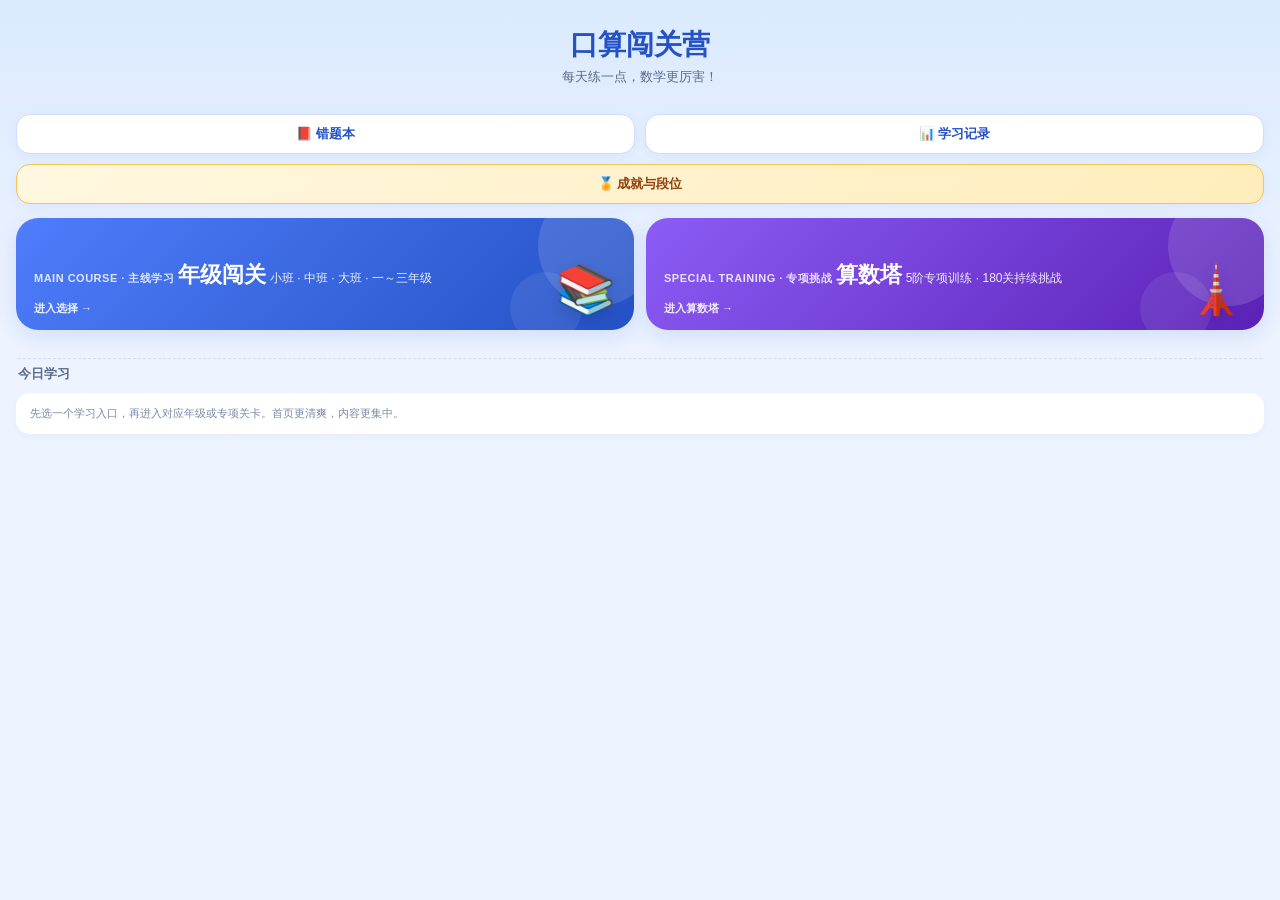
==== commit cafbf5da: "Add files via upload" ====
--- a/index.html
+++ b/index.html
@@ -22,21 +22,47 @@
 .home-title { font-size:28px; font-weight:800; color:#2451c4; text-align:center; margin-top:6px; }
 .home-sub { font-size:13px; color:#5a6b8c; text-align:center; margin:4px 0 6px; }
 .streak-display { text-align:center; font-size:13px; color:#ff7a00; font-weight:700; min-height:18px; margin-bottom:4px; }
-.home-nav-row { display:flex; gap:10px; margin-bottom:12px; }
-.home-nav-btn { flex:1; background:#fff; border:1.5px solid #cfdcff; color:#2451c4; font-size:13px; font-weight:700; padding:10px; border-radius:14px; }
+.home-nav-row { display:flex; gap:10px; margin-bottom:10px; }
+.home-nav-btn { flex:1; background:#fff; border:1.5px solid #cfdcff; color:#2451c4; font-size:13px; font-weight:700; padding:10px; border-radius:14px; box-shadow:0 3px 10px rgba(36,81,196,.05); }
+.home-feature-grid { display:grid; grid-template-columns:1fr; gap:12px; margin:4px 0 12px; }
+.home-feature-card { position:relative; overflow:hidden; border-radius:22px; padding:18px 18px 16px; text-align:left; min-height:112px; box-shadow:0 8px 22px rgba(36,81,196,.12); transition:transform .12s, box-shadow .12s; }
+.home-feature-card:active { transform:scale(.985); box-shadow:0 4px 12px rgba(36,81,196,.12); }
+.home-feature-card.grade { background:linear-gradient(135deg,#4f7dfb 0%,#2451c4 100%); color:#fff; }
+.home-feature-card.tower { background:linear-gradient(135deg,#8b5cf6 0%,#5b21b6 100%); color:#fff; }
+.feature-orb { position:absolute; width:120px; height:120px; border-radius:50%; right:-24px; top:-32px; background:rgba(255,255,255,.13); }
+.feature-orb.small { width:72px; height:72px; right:52px; top:54px; background:rgba(255,255,255,.08); }
+.feature-icon { position:absolute; right:18px; bottom:12px; font-size:48px; filter:drop-shadow(0 5px 7px rgba(0,0,0,.12)); }
+.feature-kicker { font-size:11px; opacity:.82; font-weight:700; letter-spacing:.5px; }
+.feature-title { font-size:22px; font-weight:900; margin-top:3px; }
+.feature-desc { font-size:12px; opacity:.9; margin-top:5px; }
+.feature-arrow { position:absolute; left:18px; bottom:14px; font-size:11px; font-weight:700; opacity:.9; }
 .stage-list { display:flex; flex-direction:column; gap:0; }
-.stage-grid { display:grid; grid-template-columns: repeat(3,1fr); gap:10px; }
+.home-mini-note { background:#fff; border-radius:14px; padding:12px 14px; color:#7a89a6; font-size:11px; line-height:1.5; box-shadow:0 3px 10px rgba(36,81,196,.05); }
 .section-divider { font-size:13px; font-weight:800; color:#5a6b8c; margin:16px 2px 10px; padding-top:6px; border-top:1px dashed #cfdcff; }
-.stage-card { background:#fff; border-radius:16px; padding:14px 6px; text-align:center; box-shadow:0 4px 12px rgba(36,81,196,.08); transition:transform .1s; }
-.stage-card:active { transform:scale(.95); }
+.stage-grid { display:grid; grid-template-columns:repeat(2,1fr); gap:10px; }
+.stage-card { background:#fff; border-radius:18px; padding:15px 10px; text-align:center; box-shadow:0 4px 12px rgba(36,81,196,.08); transition:transform .1s; }
+.stage-card:active { transform:scale(.96); }
 .stage-card.soon { opacity:.45; }
 .stage-card.mode-kg { background:linear-gradient(160deg,#fff9ec,#fff); border:1.5px solid #ffe4b3; }
 .stage-card.mode-elem { background:linear-gradient(160deg,#eef4ff,#fff); border:1.5px solid #cfdcff; }
-.stage-card.mode-tower { background:linear-gradient(160deg,#fdeeff,#fff); border:1.5px solid #e6bfff; }
-.stage-icon { font-size:28px; }
-.stage-name { font-size:14px; font-weight:700; margin-top:4px; }
-.stage-sub { font-size:10px; color:#8b98b3; margin-top:2px; }
-.stage-progress-mini { font-size:9px; color:#4f7dfb; font-weight:700; margin-top:3px; }
+.stage-card.mode-tower { background:linear-gradient(160deg,#f6efff,#fff); border:1.5px solid #d8b4ff; }
+.stage-icon { font-size:30px; }
+.stage-name { font-size:14px; font-weight:800; margin-top:5px; }
+.stage-sub { font-size:10px; color:#8b98b3; margin-top:3px; line-height:1.35; }
+.stage-progress-mini { font-size:9px; color:#4f7dfb; font-weight:700; margin-top:4px; }
+.selector-head { background:linear-gradient(135deg,#fff,#eef4ff); border:1px solid #dbe5ff; border-radius:18px; padding:14px 15px; margin-bottom:12px; }
+.selector-title { font-size:17px; font-weight:900; color:#2451c4; }
+.selector-sub { font-size:11px; color:#7a89a6; margin-top:4px; line-height:1.5; }
+.selector-grid { display:grid; grid-template-columns:repeat(2,1fr); gap:10px; }
+.selector-card { position:relative; background:#fff; border:1.5px solid #dbe5ff; border-radius:18px; padding:16px 12px; min-height:116px; text-align:left; box-shadow:0 4px 12px rgba(36,81,196,.07); transition:transform .1s; }
+.selector-card:active { transform:scale(.97); }
+.selector-card.tower { background:linear-gradient(160deg,#f7f0ff,#fff); border-color:#d8b4ff; }
+.selector-card .sel-icon { font-size:30px; }
+.selector-card .sel-name { font-size:15px; font-weight:900; margin-top:6px; color:#24324f; }
+.selector-card .sel-sub { font-size:10px; color:#8b98b3; margin-top:4px; line-height:1.45; }
+.selector-card .sel-arrow { position:absolute; right:11px; bottom:11px; color:#4f7dfb; font-size:16px; font-weight:800; }
+.selector-card.tower .sel-arrow { color:#7c3aed; }
+@media (min-width:520px){ .home-feature-grid{grid-template-columns:1fr 1fr;} .selector-grid{grid-template-columns:repeat(3,1fr);} .stage-grid{grid-template-columns:repeat(3,1fr);} }
 
 /* 每日任务卡片 */
 .daily-card { border-radius:16px; padding:14px 16px; margin-bottom:12px; box-shadow:0 4px 14px rgba(36,81,196,.1); transition:transform .1s; }
@@ -128,7 +154,9 @@
 .question-card.correct { background:#e8fbe9; }
 .question-card.wrong { background:#fdecec; }
 
-.speak-btn { flex-shrink:0; margin:0 auto 4px; display:block; background:#eef4ff; color:#2451c4; font-size:13px; font-weight:600; padding:6px 16px; border-radius:20px; }
+.voice-row { display:flex; align-items:center; justify-content:center; gap:8px; margin:0 auto 4px; }
+.speak-btn { flex-shrink:0; margin:0; display:block; background:#eef4ff; color:#2451c4; font-size:13px; font-weight:600; padding:6px 16px; border-radius:20px; }
+.voice-toggle-btn { background:#f4f7ff; color:#5a6b8c; border:1px solid #dbe5ff; font-size:11px; font-weight:700; padding:6px 11px; border-radius:20px; }
 
 /* 数字键盘块：答案显示框 + 键盘 */
 #arith-block { flex-shrink:0; display:flex; flex-direction:column; }
@@ -199,7 +227,40 @@
     <div class="home-nav-row">
       <button class="home-nav-btn achv-nav-btn" onclick="goToAchievements()">🏅 成就与段位</button>
     </div>
-    <div class="stage-list" id="stage-list"></div>
+    <div class="home-feature-grid">
+      <button class="home-feature-card grade" onclick="openCategory('grade')">
+        <span class="feature-orb"></span><span class="feature-orb small"></span>
+        <span class="feature-kicker">MAIN COURSE · 主线学习</span>
+        <span class="feature-title">年级闯关</span>
+        <span class="feature-desc">小班 · 中班 · 大班 · 一～三年级</span>
+        <span class="feature-arrow">进入选择 →</span><span class="feature-icon">📚</span>
+      </button>
+      <button class="home-feature-card tower" onclick="openCategory('tower')">
+        <span class="feature-orb"></span><span class="feature-orb small"></span>
+        <span class="feature-kicker">SPECIAL TRAINING · 专项挑战</span>
+        <span class="feature-title">算数塔</span>
+        <span class="feature-desc">5阶专项训练 · 180关持续挑战</span>
+        <span class="feature-arrow">进入算数塔 →</span><span class="feature-icon">🗼</span>
+      </button>
+    </div>
+    <div class="section-divider">今日学习</div>
+    <div class="home-mini-note">先选一个学习入口，再进入对应年级或专项关卡。首页更清爽，内容更集中。</div>
+  </div>
+</div>
+
+<!-- 模式选择页：首页只展示两大入口，进入后再选择年级/算数塔 -->
+<div id="screen-selector" class="screen" style="display:none;">
+  <div class="topbar">
+    <button class="back-btn" id="selector-back-btn" onclick="goSelectorBack()">← 返回</button>
+    <div class="topbar-title" id="selector-title">年级闯关</div>
+    <div style="width:44px;"></div>
+  </div>
+  <div class="sub-scroll">
+    <div class="selector-head">
+      <div class="selector-title" id="selector-head-title">选择学习阶段</div>
+      <div class="selector-sub" id="selector-head-sub">从小班到三年级，按年龄与教材阶段选择适合自己的口算闯关。</div>
+    </div>
+    <div class="selector-grid" id="selector-list"></div>
   </div>
 </div>
 
@@ -235,7 +296,7 @@
       <div id="combo-badge-layer"></div>
     </div>
 
-    <button class="speak-btn" onclick="manualSpeak()">🔊 再读一遍</button>
+    <div class="voice-row"><button class="speak-btn" onclick="manualSpeak()">🔊 再读一遍</button><button class="voice-toggle-btn" id="voice-toggle-btn" onclick="toggleAutoVoice()">🔊 自动播报已开</button></div>
 
     <div id="arith-block">
       <div class="answer-display placeholder" id="answer-display">请输入答案</div>
@@ -553,8 +614,50 @@
 
 // ===== 选择题生成（点选/选择题类，幼儿园及部分小学概念题共用） =====
 // option: { label(展示文字/emoji), correct(bool), size(可选，用于大小/高矮对比的字号) }
+function choiceOptionKey(opt) {
+  if (opt.visual) return 'visual:' + JSON.stringify(opt.visual);
+  return 'label:' + String(opt.label ?? '') + '|size:' + String(opt.size ?? '');
+}
+function sanitizeChoiceOptions(options) {
+  const input = Array.isArray(options) ? options : [];
+  const seen = new Set();
+  const unique = [];
+  let correctIndex = -1;
+  input.forEach((opt, index) => {
+    if (!opt) return;
+    const item = { ...opt };
+    const key = choiceOptionKey(item);
+    if (seen.has(key)) {
+      if (item.correct === true && correctIndex === -1) {
+        const existingIndex = unique.findIndex(x => choiceOptionKey(x) === key);
+        if (existingIndex >= 0) correctIndex = existingIndex;
+      }
+      return;
+    }
+    seen.add(key);
+    if (item.correct === true && correctIndex === -1) correctIndex = unique.length;
+    else if (item.correct === true) item.correct = false;
+    unique.push(item);
+  });
+  // 所有选择题必须存在且只存在一个正确答案；若数据漏标，默认第一项为正确项，避免出现“没有正确答案”。
+  if (correctIndex < 0 && unique.length) { unique[0].correct = true; correctIndex = 0; }
+  unique.forEach((opt, i) => { opt.correct = i === correctIndex; });
+  // 数字/文字选项因边界值产生重复时，尽量补充一个不重复的干扰项。
+  if (unique.length >= 2 && unique.length < Math.min(3, input.length)) {
+    const correct = unique[correctIndex] || unique[0];
+    if (!correct.visual && correct.label != null && /^-?\d+(?:\.\d+)?$/.test(String(correct.label))) {
+      const n = Number(correct.label);
+      for (const delta of [1, -1, 2, -2, 3, -3]) {
+        const label = String(n + delta);
+        const candidate = { label, correct: false };
+        if (!seen.has(choiceOptionKey(candidate))) { seen.add(choiceOptionKey(candidate)); unique.push(candidate); break; }
+      }
+    }
+  }
+  return shuffle(unique);
+}
 function makeChoice(promptText, speechText, options) {
-  return { type: 'choice', promptText, speechText, options: shuffle(options) };
+  return { type: 'choice', promptText, speechText, options: sanitizeChoiceOptions(options) };
 }
 
 function starsStr(n) { return '⭐'.repeat(n); }
@@ -2042,64 +2145,80 @@
 })();
 
 
-// ===== 语音解锁（修复移动端语音无法播放的核心问题） =====
-// 原理：iOS Safari等移动浏览器要求语音合成必须由"用户直接点击"同步触发才允许播放，
-// 通过setTimeout等延迟触发的语音会被静默拦截。这里在用户进入App后的第一次点击时，
-// 同步播放一条几乎无声的语音来"解锁"，之后整个会话里延迟触发的语音也能正常播放。
+// ===== 稳定语音播报：移动端解锁 + 语音列表加载 + 失败重试 =====
 (function () {
   let unlocked = false;
   function unlockSpeech() {
-    if (unlocked) return;
+    if (unlocked || !('speechSynthesis' in window)) return;
     unlocked = true;
-    if ('speechSynthesis' in window) {
-      try {
-        const u = new SpeechSynthesisUtterance(' ');
-        u.volume = 0.01;
-        window.speechSynthesis.speak(u);
-      } catch (e) {}
-    }
-  }
-  document.addEventListener('click', unlockSpeech, { once: true, capture: true });
-  document.addEventListener('touchend', unlockSpeech, { once: true, capture: true });
+    try {
+      const u = new SpeechSynthesisUtterance(' ');
+      u.lang = 'zh-CN'; u.volume = 0.01; u.rate = 1;
+      window.speechSynthesis.speak(u);
+      setTimeout(() => { try { window.speechSynthesis.cancel(); window.speechSynthesis.resume(); } catch(e){} }, 80);
+    } catch (e) {}
+  }
+  document.addEventListener('pointerdown', unlockSpeech, { once:true, capture:true, passive:true });
+  document.addEventListener('touchend', unlockSpeech, { once:true, capture:true, passive:true });
+  if ('speechSynthesis' in window) {
+    try { window.speechSynthesis.onvoiceschanged = () => window.speechSynthesis.getVoices(); } catch(e) {}
+  }
 })();
 
 class SpeechQueue {
-  constructor() { this.queue = []; this.speaking = false; this.currentUtteranceId = 0; }
+  constructor() { this.queue=[]; this.speaking=false; this.currentUtteranceId=0; this.retryToken=0; }
   stopAll() {
-    if ('speechSynthesis' in window) { try { window.speechSynthesis.cancel(); } catch (e) {} }
-    this.queue = []; this.speaking = false; this.currentUtteranceId++;
-  }
-  enqueue(text, { rate = 1, pitch = 1, onEnd = null } = {}) {
-    const id = this.currentUtteranceId;
-    this.queue.push({ text, rate, pitch, onEnd, id });
-    this._processNext();
-  }
-  speakImmediate(text, opts = {}) { this.stopAll(); this.enqueue(text, opts); }
+    this.retryToken++;
+    if ('speechSynthesis' in window) { try { window.speechSynthesis.cancel(); window.speechSynthesis.resume(); } catch(e){} }
+    this.queue=[]; this.speaking=false; this.currentUtteranceId++;
+  }
+  enqueue(text, {rate=1, pitch=1, onEnd=null}={}) {
+    if (!text) return;
+    const id=this.currentUtteranceId; this.queue.push({text:String(text),rate,pitch,onEnd,id}); this._processNext();
+  }
+  speakImmediate(text, opts={}) { this.stopAll(); this.enqueue(text, opts); }
+  _pickVoice() {
+    if (!('speechSynthesis' in window)) return null;
+    const voices=window.speechSynthesis.getVoices();
+    return voices.find(v => /^zh(-|_)CN/i.test(v.lang)) || voices.find(v => /^zh/i.test(v.lang)) || voices[0] || null;
+  }
   _processNext() {
     if (this.speaking) return;
-    const item = this.queue.shift();
-    if (!item) return;
-    this.speaking = true;
-    const myId = item.id;
-    if (!('speechSynthesis' in window)) {
-      this.speaking = false; if (item.onEnd) item.onEnd(); this._processNext(); return;
-    }
+    const item=this.queue.shift(); if(!item) return;
+    if(item.id!==this.currentUtteranceId) { this._processNext(); return; }
+    this.speaking=true; const myId=item.id; let started=false; let finished=false;
+    if(!('speechSynthesis' in window)) { this.speaking=false; if(item.onEnd)item.onEnd(); this._processNext(); return; }
     let utter;
     try {
-      utter = new SpeechSynthesisUtterance(item.text);
-      utter.lang = 'zh-CN'; utter.rate = item.rate; utter.pitch = item.pitch;
-    } catch (e) {
-      this.speaking = false; if (item.onEnd) item.onEnd(); this._processNext(); return;
-    }
-    const finish = () => {
-      if (myId !== this.currentUtteranceId) return;
-      this.speaking = false; if (item.onEnd) item.onEnd(); this._processNext();
+      utter=new SpeechSynthesisUtterance(item.text);
+      utter.lang='zh-CN'; utter.rate=Math.max(.75,Math.min(1.35,item.rate)); utter.pitch=Math.max(.7,Math.min(1.5,item.pitch)); utter.volume=1;
+      const voice=this._pickVoice(); if(voice) utter.voice=voice;
+    } catch(e) { this.speaking=false; if(item.onEnd)item.onEnd(); this._processNext(); return; }
+    const finish=()=>{
+      if(finished || myId!==this.currentUtteranceId) return;
+      finished=true; this.speaking=false; if(item.onEnd)item.onEnd(); this._processNext();
     };
-    utter.onend = finish; utter.onerror = finish;
-    try { window.speechSynthesis.speak(utter); } catch (e) { finish(); }
-  }
-}
-window.speechQueue = new SpeechQueue();
+    utter.onstart=()=>{started=true;}; utter.onend=finish; utter.onerror=()=>finish();
+    try {
+      window.speechSynthesis.cancel(); window.speechSynthesis.resume();
+      // 给移动端浏览器一个极短的调度间隙，减少 cancel→speak 连续调用被吞掉的概率。
+      setTimeout(()=>{
+        if(myId!==this.currentUtteranceId || finished) return;
+        try { window.speechSynthesis.resume(); window.speechSynthesis.speak(utter); } catch(e){ finish(); return; }
+        setTimeout(()=>{
+          if(!started && !finished && myId===this.currentUtteranceId) {
+            try { window.speechSynthesis.cancel(); window.speechSynthesis.resume(); } catch(e){}
+            setTimeout(()=>{
+              if(myId!==this.currentUtteranceId || finished) return;
+              try { window.speechSynthesis.speak(utter); } catch(e){ finish(); }
+            },80);
+          }
+        },900);
+      },30);
+    } catch(e) { finish(); }
+  }
+}
+window.speechQueue=new SpeechQueue();
 
 const ENCOURAGE_WORDS = ['太厉害了', '游刃有余', '无人能挡', '横扫千军', '神机妙算', '百战百胜'];
 function randomEncourage() { return ENCOURAGE_WORDS[Math.floor(Math.random() * ENCOURAGE_WORDS.length)]; }
@@ -2342,42 +2461,86 @@
   showScreen('screen-home');
 }
 function renderStageList() {
+  // 兼容旧调用：现在首页只保留两大入口，不再把全部学段直接铺开。
   const wrap = document.getElementById('stage-list');
-  wrap.innerHTML = '';
-  const gradeStages = STAGES.filter(s => !s.id.startsWith('tower'));
-  const towerStages = STAGES.filter(s => s.id.startsWith('tower'));
-
-  function renderCard(st) {
-    const div = document.createElement('div');
-    div.className = 'stage-card' + (st.comingSoon ? ' soon' : '') + (st.mode === 'kg' ? ' mode-kg' : ' mode-elem') + (st.id.startsWith('tower') ? ' mode-tower' : '');
-    const count = st.comingSoon ? st.plannedCount : st.levels.length;
-    const sp = st.comingSoon ? null : getStageProgress(st.id);
-    const progressText = sp ? `已通关${sp.completed.length}/${count}` : '';
-    div.innerHTML = `<div class="stage-icon">${st.icon}</div>
-      <div class="stage-name">${st.name}</div>
-      <div class="stage-sub">${st.sub} · ${count}关${st.comingSoon ? '（敬请期待）' : ''}</div>
-      <div class="stage-progress-mini">${progressText}</div>`;
-    if (!st.comingSoon) div.onclick = () => goToMap(st.id);
-    return div;
-  }
-
-  gradeStages.forEach(st => wrap.appendChild(renderCard(st)));
-
-  const gradeGrid = document.createElement('div');
-  gradeGrid.className = 'stage-grid';
-  gradeStages.forEach(st => gradeGrid.appendChild(renderCard(st)));
-  wrap.appendChild(gradeGrid);
-
-  const divider = document.createElement('div');
-  divider.className = 'section-divider';
-  divider.textContent = '🗼 小天才算数塔（专项口算闯关）';
-  wrap.appendChild(divider);
-
-  const towerGrid = document.createElement('div');
-  towerGrid.className = 'stage-grid';
-  towerStages.forEach(st => towerGrid.appendChild(renderCard(st)));
-  wrap.appendChild(towerGrid);
-}
+  if (wrap) wrap.innerHTML = '';
+}
+
+let selectorStack = [];
+const GRADE_GROUPS = [
+  { id:'xiaoban', name:'小班', sub:'3-4岁 · 启蒙', icon:'🌱', stageIds:['xiaoban'] },
+  { id:'zhongban', name:'中班', sub:'4-5岁 · 数字与规律', icon:'🌼', stageIds:['zhongban'] },
+  { id:'daban', name:'大班', sub:'5-6岁 · 10/20以内基础', icon:'🌟', stageIds:['daban'] },
+  { id:'y1', name:'一年级', sub:'6-7岁 · 上册 + 下册', icon:'📘', stageIds:['y1s1','y1s2'] },
+  { id:'y2', name:'二年级', sub:'7-8岁 · 上册 + 下册', icon:'📙', stageIds:['y2s1','y2s2'] },
+  { id:'y3', name:'三年级', sub:'8-9岁 · 上册 + 下册', icon:'📔', stageIds:['y3s1','y3s2'] },
+];
+function openCategory(type) {
+  window.speechQueue.stopAll();
+  selectorStack = [{ type:'category' }];
+  renderSelector(type);
+  showScreen('screen-selector');
+}
+function goSelectorBack() {
+  window.speechQueue.stopAll();
+  if (selectorStack.length > 1) {
+    selectorStack.pop();
+    const state = selectorStack[selectorStack.length - 1];
+    renderSelector(state.type, state.groupId);
+  } else {
+    selectorStack = [];
+    goHome();
+  }
+}
+function openGradeGroup(groupId) {
+  const group = GRADE_GROUPS.find(g => g.id === groupId);
+  if (!group) return;
+  selectorStack.push({ type:'gradeGroup', groupId });
+  renderSelector('gradeGroup', groupId);
+}
+function renderSelector(type, groupId) {
+  const list = document.getElementById('selector-list');
+  const title = document.getElementById('selector-title');
+  const headTitle = document.getElementById('selector-head-title');
+  const headSub = document.getElementById('selector-head-sub');
+  list.innerHTML = '';
+  if (type === 'grade') {
+    title.textContent = '年级闯关';
+    headTitle.textContent = '选择学习阶段';
+    headSub.textContent = '从小班到三年级，先选择年级，再进入对应教材关卡。';
+    GRADE_GROUPS.forEach(g => {
+      const card = document.createElement('button'); card.className='selector-card';
+      const counts = g.stageIds.map(id => { const st=getStage(id); return st ? st.levels.length : 0; });
+      const total = counts.reduce((a,b)=>a+b,0);
+      card.innerHTML = `<div class="sel-icon">${g.icon}</div><div class="sel-name">${g.name}</div><div class="sel-sub">${g.sub}<br>共 ${total} 关</div><div class="sel-arrow">›</div>`;
+      card.onclick = () => g.stageIds.length === 1 ? goToMap(g.stageIds[0]) : openGradeGroup(g.id);
+      list.appendChild(card);
+    });
+  } else if (type === 'gradeGroup') {
+    const g = GRADE_GROUPS.find(x => x.id === groupId);
+    title.textContent = g ? g.name : '年级';
+    headTitle.textContent = g ? `${g.name} · 选择教材阶段` : '选择教材阶段';
+    headSub.textContent = '上册与下册独立记录进度，进入后可继续自己的关卡。';
+    (g ? g.stageIds : []).forEach(id => {
+      const st=getStage(id); if(!st) return;
+      const card=document.createElement('button'); card.className='selector-card';
+      const sp=getStageProgress(id);
+      card.innerHTML=`<div class="sel-icon">${st.icon}</div><div class="sel-name">${st.name}</div><div class="sel-sub">${st.sub}<br>已通关 ${sp.completed.length}/${st.levels.length}</div><div class="sel-arrow">›</div>`;
+      card.onclick=()=>goToMap(id); list.appendChild(card);
+    });
+  } else if (type === 'tower') {
+    title.textContent='算数塔';
+    headTitle.textContent='选择挑战阶数';
+    headSub.textContent='专项口算训练，共5阶180关。每一阶独立记录闯关进度。';
+    TOWER_STAGES.forEach(st=>{
+      const card=document.createElement('button'); card.className='selector-card tower';
+      const sp=getStageProgress(st.id);
+      card.innerHTML=`<div class="sel-icon">🗼</div><div class="sel-name">${st.name.replace('算数塔·','第')}阶</div><div class="sel-sub">${st.sub}<br>已通关 ${sp.completed.length}/${st.levels.length}</div><div class="sel-arrow">›</div>`;
+      card.onclick=()=>goToMap(st.id); list.appendChild(card);
+    });
+  }
+}
+
 
 // ===== 地图页 =====
 let currentStageId = null;
@@ -2447,7 +2610,7 @@
 function startDailyChallenge(stageId) {
   window.speechQueue.stopAll();
   const st = getStage(stageId);
-  const questions = buildDailyQuestions(stageId);
+  const questions = dedupeQuestions(buildDailyQuestions(stageId));
   if (!questions || questions.length === 0) {
     alert('今日题目生成遇到问题，请重新点击试试');
     goToMap(stageId);
@@ -2484,7 +2647,7 @@
   window.speechQueue.stopAll();
   const st = getStage(stageId);
   const lvDef = st.levels[levelNum - 1];
-  const questions = lvDef.content();
+  const questions = dedupeQuestions(lvDef.content());
   if (!questions || questions.length === 0) {
     alert('这一关的题目生成遇到问题，已自动返回地图，请重新点击试试');
     goToMap(stageId);
@@ -2532,8 +2695,26 @@
   return rt.wrongQueue[rt.retryIndex];
 }
 
+function isAutoVoiceEnabled() { return localStorage.getItem('ks_auto_voice') !== '0'; }
+function speakQuestionAuto(q) {
+  if (!q || !q.speechText || !isAutoVoiceEnabled()) return;
+  // 每次新题先彻底终止上一题语音，再在当前渲染完成后播放，避免“上一题还在播/这一题没声音”。
+  window.speechQueue.stopAll();
+  setTimeout(() => { if (rt && currentQuestion() === q) window.speechQueue.enqueue(q.speechText, {rate:1, pitch:1}); }, 45);
+}
+function toggleAutoVoice() {
+  const enabled=isAutoVoiceEnabled();
+  localStorage.setItem('ks_auto_voice', enabled ? '0' : '1');
+  const btn=document.getElementById('voice-toggle-btn');
+  if(btn) btn.textContent=enabled ? '🔇 自动播报已关' : '🔊 自动播报已开';
+  if(enabled) window.speechQueue.stopAll();
+}
+
 function renderQuestion() {
   const q = currentQuestion();
+  if (q && q.type === 'choice') q.options = sanitizeChoiceOptions(q.options);
+  const voiceBtn = document.getElementById('voice-toggle-btn');
+  if (voiceBtn) voiceBtn.textContent = isAutoVoiceEnabled() ? '🔊 自动播报已开' : '🔇 自动播报已关';
   rt.currentInput = ''; rt.selectedChoice = null;
   rt.questionStartTime = Date.now();
 
@@ -2561,7 +2742,7 @@
     document.getElementById('answer-display').classList.remove('placeholder');
     document.getElementById('answer-display').textContent = '';
     setPlaceholder();
-    window.speechQueue.speakImmediate(q.speechText, { rate: 1, pitch: 1 });
+    speakQuestionAuto(q);
   } else {
     if (q.promptVisual) {
       card.innerHTML = window.KS.renderVisual(q.promptVisual);
@@ -2574,6 +2755,7 @@
     q.options.forEach(opt => {
       const btn = document.createElement('button');
       btn.className = 'choice-opt' + (opt.visual ? ' has-visual' : '');
+      btn.dataset.correct = opt.correct ? '1' : '0';
       if (opt.visual) {
         btn.innerHTML = window.KS.renderVisual(opt.visual);
       } else {
@@ -2583,7 +2765,7 @@
       btn.onclick = () => submitChoice(opt, btn);
       choiceBlock.appendChild(btn);
     });
-    window.speechQueue.speakImmediate(q.speechText, { rate: 1, pitch: 1 });
+    speakQuestionAuto(q);
   }
 }
 
@@ -2626,7 +2808,7 @@
   const isCorrect = !!opt.correct;
   btnEl.classList.add(isCorrect ? 'opt-correct' : 'opt-wrong');
   if (!isCorrect) {
-    const correctBtn = Array.from(document.querySelectorAll('.choice-opt')).find((b, i) => currentQuestion().options[i].correct);
+    const correctBtn = Array.from(document.querySelectorAll('.choice-opt')).find(b => b.dataset.correct === '1');
     if (correctBtn) correctBtn.classList.add('opt-correct');
   }
   judgeAndProceed(isCorrect);
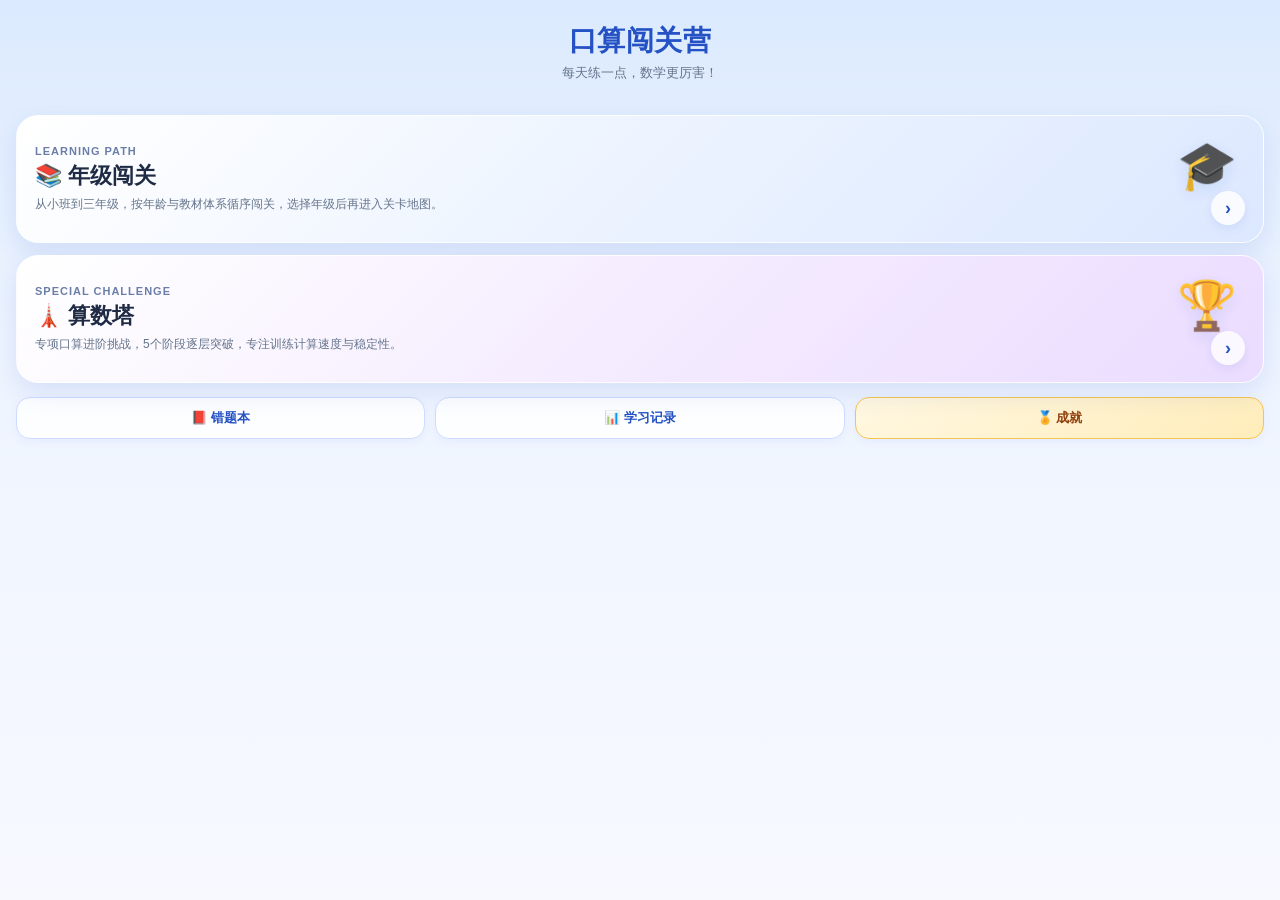
==== commit 47b9ad2e: "Add files via upload" ====
--- a/index.html
+++ b/index.html
@@ -18,51 +18,43 @@
 .screen { height: 100vh; height: 100dvh; width: 100%; overflow: hidden; }
 
 /* ===== 首页 ===== */
-.home-wrap { height:100%; display:flex; flex-direction:column; padding:20px 16px; background:linear-gradient(180deg,#dbeafe,#eef4ff 40%); overflow-y:auto; }
-.home-title { font-size:28px; font-weight:800; color:#2451c4; text-align:center; margin-top:6px; }
-.home-sub { font-size:13px; color:#5a6b8c; text-align:center; margin:4px 0 6px; }
-.streak-display { text-align:center; font-size:13px; color:#ff7a00; font-weight:700; min-height:18px; margin-bottom:4px; }
+.home-wrap { height:100%; display:flex; flex-direction:column; padding:18px 16px max(20px,env(safe-area-inset-bottom)); background:linear-gradient(180deg,#dbeafe 0%,#eef4ff 38%,#f7f9ff 100%); overflow-y:auto; }
+.home-title { font-size:28px; font-weight:900; color:#2451c4; text-align:center; margin-top:4px; letter-spacing:.5px; }
+.home-sub { font-size:13px; color:#64748b; text-align:center; margin:4px 0 3px; }
+.streak-display { text-align:center; font-size:13px; color:#ff7a00; font-weight:800; min-height:20px; margin-bottom:8px; }
 .home-nav-row { display:flex; gap:10px; margin-bottom:10px; }
-.home-nav-btn { flex:1; background:#fff; border:1.5px solid #cfdcff; color:#2451c4; font-size:13px; font-weight:700; padding:10px; border-radius:14px; box-shadow:0 3px 10px rgba(36,81,196,.05); }
-.home-feature-grid { display:grid; grid-template-columns:1fr; gap:12px; margin:4px 0 12px; }
-.home-feature-card { position:relative; overflow:hidden; border-radius:22px; padding:18px 18px 16px; text-align:left; min-height:112px; box-shadow:0 8px 22px rgba(36,81,196,.12); transition:transform .12s, box-shadow .12s; }
-.home-feature-card:active { transform:scale(.985); box-shadow:0 4px 12px rgba(36,81,196,.12); }
-.home-feature-card.grade { background:linear-gradient(135deg,#4f7dfb 0%,#2451c4 100%); color:#fff; }
-.home-feature-card.tower { background:linear-gradient(135deg,#8b5cf6 0%,#5b21b6 100%); color:#fff; }
-.feature-orb { position:absolute; width:120px; height:120px; border-radius:50%; right:-24px; top:-32px; background:rgba(255,255,255,.13); }
-.feature-orb.small { width:72px; height:72px; right:52px; top:54px; background:rgba(255,255,255,.08); }
-.feature-icon { position:absolute; right:18px; bottom:12px; font-size:48px; filter:drop-shadow(0 5px 7px rgba(0,0,0,.12)); }
-.feature-kicker { font-size:11px; opacity:.82; font-weight:700; letter-spacing:.5px; }
-.feature-title { font-size:22px; font-weight:900; margin-top:3px; }
-.feature-desc { font-size:12px; opacity:.9; margin-top:5px; }
-.feature-arrow { position:absolute; left:18px; bottom:14px; font-size:11px; font-weight:700; opacity:.9; }
+.home-nav-btn { flex:1; min-height:42px; background:rgba(255,255,255,.9); border:1.5px solid #cfdcff; color:#2451c4; font-size:13px; font-weight:800; padding:9px 10px; border-radius:14px; box-shadow:0 3px 10px rgba(36,81,196,.05); }
 .stage-list { display:flex; flex-direction:column; gap:0; }
-.home-mini-note { background:#fff; border-radius:14px; padding:12px 14px; color:#7a89a6; font-size:11px; line-height:1.5; box-shadow:0 3px 10px rgba(36,81,196,.05); }
+.stage-grid { display:grid; grid-template-columns:repeat(3,1fr); gap:10px; }
 .section-divider { font-size:13px; font-weight:800; color:#5a6b8c; margin:16px 2px 10px; padding-top:6px; border-top:1px dashed #cfdcff; }
-.stage-grid { display:grid; grid-template-columns:repeat(2,1fr); gap:10px; }
-.stage-card { background:#fff; border-radius:18px; padding:15px 10px; text-align:center; box-shadow:0 4px 12px rgba(36,81,196,.08); transition:transform .1s; }
-.stage-card:active { transform:scale(.96); }
+.home-feature-list { display:flex; flex-direction:column; gap:12px; margin:2px 0 14px; }
+.home-feature-card { position:relative; overflow:hidden; width:100%; min-height:128px; border-radius:22px; padding:18px 18px; text-align:left; box-shadow:0 10px 26px rgba(36,81,196,.12); border:1.5px solid rgba(255,255,255,.85); transition:transform .12s,box-shadow .12s; }
+.home-feature-card:active { transform:scale(.985); box-shadow:0 6px 18px rgba(36,81,196,.12); }
+.home-feature-card.grade { background:linear-gradient(135deg,#ffffff 0%,#eaf2ff 55%,#dce8ff 100%); }
+.home-feature-card.tower { background:linear-gradient(135deg,#ffffff 0%,#f4eaff 55%,#eadcff 100%); }
+.feature-kicker { font-size:11px; font-weight:900; letter-spacing:1px; color:#6b7ea8; }
+.feature-title { font-size:22px; font-weight:900; color:#1f2a44; margin-top:4px; }
+.feature-desc { font-size:12px; color:#64748b; margin-top:5px; line-height:1.45; max-width:78%; }
+.feature-arrow { position:absolute; right:18px; bottom:17px; width:34px; height:34px; border-radius:50%; background:rgba(255,255,255,.82); display:flex; align-items:center; justify-content:center; color:#2451c4; font-size:18px; font-weight:900; box-shadow:0 4px 10px rgba(36,81,196,.08); }
+.feature-icon { position:absolute; right:26px; top:22px; font-size:48px; opacity:.9; filter:drop-shadow(0 5px 8px rgba(36,81,196,.12)); }
+.stage-card { background:#fff; border-radius:18px; padding:15px 6px; text-align:center; box-shadow:0 4px 12px rgba(36,81,196,.08); transition:transform .1s; min-height:106px; }
+.stage-card:active { transform:scale(.95); }
 .stage-card.soon { opacity:.45; }
 .stage-card.mode-kg { background:linear-gradient(160deg,#fff9ec,#fff); border:1.5px solid #ffe4b3; }
 .stage-card.mode-elem { background:linear-gradient(160deg,#eef4ff,#fff); border:1.5px solid #cfdcff; }
-.stage-card.mode-tower { background:linear-gradient(160deg,#f6efff,#fff); border:1.5px solid #d8b4ff; }
+.stage-card.mode-tower { background:linear-gradient(160deg,#fdeeff,#fff); border:1.5px solid #e6bfff; }
 .stage-icon { font-size:30px; }
 .stage-name { font-size:14px; font-weight:800; margin-top:5px; }
-.stage-sub { font-size:10px; color:#8b98b3; margin-top:3px; line-height:1.35; }
-.stage-progress-mini { font-size:9px; color:#4f7dfb; font-weight:700; margin-top:4px; }
-.selector-head { background:linear-gradient(135deg,#fff,#eef4ff); border:1px solid #dbe5ff; border-radius:18px; padding:14px 15px; margin-bottom:12px; }
-.selector-title { font-size:17px; font-weight:900; color:#2451c4; }
-.selector-sub { font-size:11px; color:#7a89a6; margin-top:4px; line-height:1.5; }
-.selector-grid { display:grid; grid-template-columns:repeat(2,1fr); gap:10px; }
-.selector-card { position:relative; background:#fff; border:1.5px solid #dbe5ff; border-radius:18px; padding:16px 12px; min-height:116px; text-align:left; box-shadow:0 4px 12px rgba(36,81,196,.07); transition:transform .1s; }
-.selector-card:active { transform:scale(.97); }
-.selector-card.tower { background:linear-gradient(160deg,#f7f0ff,#fff); border-color:#d8b4ff; }
-.selector-card .sel-icon { font-size:30px; }
-.selector-card .sel-name { font-size:15px; font-weight:900; margin-top:6px; color:#24324f; }
-.selector-card .sel-sub { font-size:10px; color:#8b98b3; margin-top:4px; line-height:1.45; }
-.selector-card .sel-arrow { position:absolute; right:11px; bottom:11px; color:#4f7dfb; font-size:16px; font-weight:800; }
-.selector-card.tower .sel-arrow { color:#7c3aed; }
-@media (min-width:520px){ .home-feature-grid{grid-template-columns:1fr 1fr;} .selector-grid{grid-template-columns:repeat(3,1fr);} .stage-grid{grid-template-columns:repeat(3,1fr);} }
+.stage-sub { font-size:10px; color:#8b98b3; margin-top:2px; }
+.stage-progress-mini { font-size:9px; color:#4f7dfb; font-weight:800; margin-top:4px; }
+.selector-wrap { height:100%; overflow-y:auto; padding:16px; background:linear-gradient(180deg,#eef4ff,#f8faff); }
+.selector-intro { margin:0 2px 14px; color:#64748b; font-size:12px; line-height:1.5; }
+.selector-grid { display:grid; grid-template-columns:repeat(2,1fr); gap:11px; }
+.selector-grid .stage-card { min-height:124px; padding-top:17px; }
+.selector-grid .stage-icon { font-size:34px; }
+.selector-grid .stage-name { font-size:15px; }
+.selector-grid .stage-sub { font-size:10px; }
+.selector-grid .stage-progress-mini { font-size:10px; }
 
 /* 每日任务卡片 */
 .daily-card { border-radius:16px; padding:14px 16px; margin-bottom:12px; box-shadow:0 4px 14px rgba(36,81,196,.1); transition:transform .1s; }
@@ -154,9 +146,12 @@
 .question-card.correct { background:#e8fbe9; }
 .question-card.wrong { background:#fdecec; }
 
-.voice-row { display:flex; align-items:center; justify-content:center; gap:8px; margin:0 auto 4px; }
-.speak-btn { flex-shrink:0; margin:0; display:block; background:#eef4ff; color:#2451c4; font-size:13px; font-weight:600; padding:6px 16px; border-radius:20px; }
-.voice-toggle-btn { background:#f4f7ff; color:#5a6b8c; border:1px solid #dbe5ff; font-size:11px; font-weight:700; padding:6px 11px; border-radius:20px; }
+.speak-row { display:flex; justify-content:center; align-items:center; gap:8px; margin:0 auto 4px; }
+.speak-btn { flex-shrink:0; background:#eef4ff; color:#2451c4; font-size:13px; font-weight:700; padding:7px 14px; border-radius:20px; }
+.speak-toggle { background:#fff; color:#5a6b8c; border:1px solid #d7e0f4; font-size:11px; font-weight:700; padding:7px 10px; border-radius:20px; }
+.speak-toggle.on { background:#e8f1ff; color:#2451c4; border-color:#9db7ff; }
+.voice-status { position:fixed; left:50%; bottom:calc(max(12px,env(safe-area-inset-bottom)) + 6px); transform:translateX(-50%); background:rgba(31,42,68,.88); color:#fff; padding:7px 12px; border-radius:999px; font-size:11px; opacity:0; pointer-events:none; transition:opacity .2s; z-index:30; }
+.voice-status.show { opacity:1; }
 
 /* 数字键盘块：答案显示框 + 键盘 */
 #arith-block { flex-shrink:0; display:flex; flex-direction:column; }
@@ -220,47 +215,53 @@
     <h1 class="home-title">口算闯关营</h1>
     <p class="home-sub">每天练一点，数学更厉害！</p>
     <div class="streak-display" id="streak-display"></div>
+    <div class="home-feature-list">
+      <button class="home-feature-card grade" onclick="goToCategory('grade')">
+        <div class="feature-kicker">LEARNING PATH</div>
+        <div class="feature-title">📚 年级闯关</div>
+        <div class="feature-desc">从小班到三年级，按年龄与教材体系循序闯关，选择年级后再进入关卡地图。</div>
+        <div class="feature-icon">🎓</div>
+        <div class="feature-arrow">›</div>
+      </button>
+      <button class="home-feature-card tower" onclick="goToCategory('tower')">
+        <div class="feature-kicker">SPECIAL CHALLENGE</div>
+        <div class="feature-title">🗼 算数塔</div>
+        <div class="feature-desc">专项口算进阶挑战，5个阶段逐层突破，专注训练计算速度与稳定性。</div>
+        <div class="feature-icon">🏆</div>
+        <div class="feature-arrow">›</div>
+      </button>
+    </div>
     <div class="home-nav-row">
       <button class="home-nav-btn" onclick="goToWrongBook()">📕 错题本</button>
       <button class="home-nav-btn" onclick="goToRecords()">📊 学习记录</button>
+      <button class="home-nav-btn achv-nav-btn" onclick="goToAchievements()">🏅 成就</button>
     </div>
-    <div class="home-nav-row">
-      <button class="home-nav-btn achv-nav-btn" onclick="goToAchievements()">🏅 成就与段位</button>
-    </div>
-    <div class="home-feature-grid">
-      <button class="home-feature-card grade" onclick="openCategory('grade')">
-        <span class="feature-orb"></span><span class="feature-orb small"></span>
-        <span class="feature-kicker">MAIN COURSE · 主线学习</span>
-        <span class="feature-title">年级闯关</span>
-        <span class="feature-desc">小班 · 中班 · 大班 · 一～三年级</span>
-        <span class="feature-arrow">进入选择 →</span><span class="feature-icon">📚</span>
-      </button>
-      <button class="home-feature-card tower" onclick="openCategory('tower')">
-        <span class="feature-orb"></span><span class="feature-orb small"></span>
-        <span class="feature-kicker">SPECIAL TRAINING · 专项挑战</span>
-        <span class="feature-title">算数塔</span>
-        <span class="feature-desc">5阶专项训练 · 180关持续挑战</span>
-        <span class="feature-arrow">进入算数塔 →</span><span class="feature-icon">🗼</span>
-      </button>
-    </div>
-    <div class="section-divider">今日学习</div>
-    <div class="home-mini-note">先选一个学习入口，再进入对应年级或专项关卡。首页更清爽，内容更集中。</div>
   </div>
 </div>
 
-<!-- 模式选择页：首页只展示两大入口，进入后再选择年级/算数塔 -->
-<div id="screen-selector" class="screen" style="display:none;">
+<!-- 年级闯关选择页 -->
+<div id="screen-grade-select" class="screen" style="display:none;">
   <div class="topbar">
-    <button class="back-btn" id="selector-back-btn" onclick="goSelectorBack()">← 返回</button>
-    <div class="topbar-title" id="selector-title">年级闯关</div>
+    <button class="back-btn" onclick="goHome()">← 返回</button>
+    <div class="topbar-title">📚 年级闯关</div>
     <div style="width:44px;"></div>
   </div>
-  <div class="sub-scroll">
-    <div class="selector-head">
-      <div class="selector-title" id="selector-head-title">选择学习阶段</div>
-      <div class="selector-sub" id="selector-head-sub">从小班到三年级，按年龄与教材阶段选择适合自己的口算闯关。</div>
-    </div>
-    <div class="selector-grid" id="selector-list"></div>
+  <div class="selector-wrap">
+    <div class="selector-intro">选择一个学习阶段开始闯关。已解锁的关卡会自动保留进度，完成前一关即可继续解锁下一关。</div>
+    <div class="selector-grid" id="grade-select-grid"></div>
+  </div>
+</div>
+
+<!-- 算数塔选择页 -->
+<div id="screen-tower-select" class="screen" style="display:none;">
+  <div class="topbar">
+    <button class="back-btn" onclick="goHome()">← 返回</button>
+    <div class="topbar-title">🗼 算数塔</div>
+    <div style="width:44px;"></div>
+  </div>
+  <div class="selector-wrap">
+    <div class="selector-intro">专项口算塔，共5个阶段。每一阶都围绕一个核心计算能力逐步提升。</div>
+    <div class="selector-grid" id="tower-select-grid"></div>
   </div>
 </div>
 
@@ -296,7 +297,11 @@
       <div id="combo-badge-layer"></div>
     </div>
 
-    <div class="voice-row"><button class="speak-btn" onclick="manualSpeak()">🔊 再读一遍</button><button class="voice-toggle-btn" id="voice-toggle-btn" onclick="toggleAutoVoice()">🔊 自动播报已开</button></div>
+    <div class="speak-row">
+      <button class="speak-btn" onclick="manualSpeak()">🔊 再读一遍</button>
+      <button class="speak-toggle on" id="speech-toggle" onclick="toggleAutoSpeak()">🔊 自动播报</button>
+    </div>
+    <div class="voice-status" id="voice-status"></div>
 
     <div id="arith-block">
       <div class="answer-display placeholder" id="answer-display">请输入答案</div>
@@ -615,49 +620,46 @@
 // ===== 选择题生成（点选/选择题类，幼儿园及部分小学概念题共用） =====
 // option: { label(展示文字/emoji), correct(bool), size(可选，用于大小/高矮对比的字号) }
 function choiceOptionKey(opt) {
-  if (opt.visual) return 'visual:' + JSON.stringify(opt.visual);
-  return 'label:' + String(opt.label ?? '') + '|size:' + String(opt.size ?? '');
+  const visual = opt && opt.visual ? JSON.stringify(opt.visual) : '';
+  const label = opt && opt.label != null ? String(opt.label) : '';
+  const size = opt && opt.size != null ? String(opt.size) : '';
+  return `${visual}|${label}|${size}`;
 }
 function sanitizeChoiceOptions(options) {
-  const input = Array.isArray(options) ? options : [];
+  const source = Array.isArray(options) ? options.filter(Boolean) : [];
+  const out = [];
   const seen = new Set();
-  const unique = [];
-  let correctIndex = -1;
-  input.forEach((opt, index) => {
-    if (!opt) return;
-    const item = { ...opt };
-    const key = choiceOptionKey(item);
+  let correctTaken = false;
+
+  for (const original of source) {
+    const opt = { ...original };
+    const key = choiceOptionKey(opt);
     if (seen.has(key)) {
-      if (item.correct === true && correctIndex === -1) {
-        const existingIndex = unique.findIndex(x => choiceOptionKey(x) === key);
-        if (existingIndex >= 0) correctIndex = existingIndex;
+      // 完全重复：优先保留第一次出现的正确选项
+      if (opt.correct && !correctTaken) {
+        const existing = out.findIndex(x => choiceOptionKey(x) === key);
+        if (existing >= 0) {
+          out[existing] = { ...out[existing], correct: true };
+          correctTaken = true;
+        }
       }
-      return;
+      continue;
     }
     seen.add(key);
-    if (item.correct === true && correctIndex === -1) correctIndex = unique.length;
-    else if (item.correct === true) item.correct = false;
-    unique.push(item);
-  });
-  // 所有选择题必须存在且只存在一个正确答案；若数据漏标，默认第一项为正确项，避免出现“没有正确答案”。
-  if (correctIndex < 0 && unique.length) { unique[0].correct = true; correctIndex = 0; }
-  unique.forEach((opt, i) => { opt.correct = i === correctIndex; });
-  // 数字/文字选项因边界值产生重复时，尽量补充一个不重复的干扰项。
-  if (unique.length >= 2 && unique.length < Math.min(3, input.length)) {
-    const correct = unique[correctIndex] || unique[0];
-    if (!correct.visual && correct.label != null && /^-?\d+(?:\.\d+)?$/.test(String(correct.label))) {
-      const n = Number(correct.label);
-      for (const delta of [1, -1, 2, -2, 3, -3]) {
-        const label = String(n + delta);
-        const candidate = { label, correct: false };
-        if (!seen.has(choiceOptionKey(candidate))) { seen.add(choiceOptionKey(candidate)); unique.push(candidate); break; }
-      }
-    }
-  }
-  return shuffle(unique);
+    if (opt.correct) {
+      if (correctTaken) opt.correct = false;
+      else correctTaken = true;
+    }
+    out.push(opt);
+  }
+
+  // 如果题目意外没有正确答案，保留第一个作为正确答案，避免出现“没有正确答案”的题。
+  if (out.length > 0 && !out.some(o => o.correct)) out[0].correct = true;
+
+  return out;
 }
 function makeChoice(promptText, speechText, options) {
-  return { type: 'choice', promptText, speechText, options: sanitizeChoiceOptions(options) };
+  return { type: 'choice', promptText, speechText, options: shuffle(sanitizeChoiceOptions(options)) };
 }
 
 function starsStr(n) { return '⭐'.repeat(n); }
@@ -2145,80 +2147,116 @@
 })();
 
 
-// ===== 稳定语音播报：移动端解锁 + 语音列表加载 + 失败重试 =====
+// ===== 稳定语音播报引擎 =====
+// 关键原则：不要用 setTimeout 延迟首次 speechSynthesis.speak()。
+// Android/iOS 部分浏览器会把延迟调用视为非用户手势，从而静默拦截。
+// 因此 speak() 必须尽可能在点击事件同步调用。
 (function () {
-  let unlocked = false;
-  function unlockSpeech() {
-    if (unlocked || !('speechSynthesis' in window)) return;
-    unlocked = true;
-    try {
-      const u = new SpeechSynthesisUtterance(' ');
-      u.lang = 'zh-CN'; u.volume = 0.01; u.rate = 1;
-      window.speechSynthesis.speak(u);
-      setTimeout(() => { try { window.speechSynthesis.cancel(); window.speechSynthesis.resume(); } catch(e){} }, 80);
-    } catch (e) {}
-  }
-  document.addEventListener('pointerdown', unlockSpeech, { once:true, capture:true, passive:true });
-  document.addEventListener('touchend', unlockSpeech, { once:true, capture:true, passive:true });
-  if ('speechSynthesis' in window) {
-    try { window.speechSynthesis.onvoiceschanged = () => window.speechSynthesis.getVoices(); } catch(e) {}
-  }
+  class StableSpeech {
+    constructor() {
+      this.queue = [];
+      this.busy = false;
+      this.token = 0;
+      this.voice = null;
+      this.lastText = '';
+      this.loadVoices();
+      if ('speechSynthesis' in window) {
+        try { window.speechSynthesis.addEventListener('voiceschanged', () => this.loadVoices()); } catch (e) {}
+      }
+    }
+    loadVoices() {
+      if (!('speechSynthesis' in window)) return;
+      try {
+        const voices = window.speechSynthesis.getVoices() || [];
+        this.voice = voices.find(v => /^zh(-|_)?CN/i.test(v.lang))
+          || voices.find(v => /^zh(-|_)?TW/i.test(v.lang))
+          || voices.find(v => /^zh/i.test(v.lang))
+          || voices[0] || null;
+      } catch (e) {}
+    }
+    supported() { return 'speechSynthesis' in window && 'SpeechSynthesisUtterance' in window; }
+    stopAll() {
+      this.token++;
+      this.queue.length = 0;
+      this.busy = false;
+      if (this.supported()) {
+        try { window.speechSynthesis.cancel(); } catch (e) {}
+        try { window.speechSynthesis.resume(); } catch (e) {}
+      }
+    }
+    speakImmediate(text, opts = {}) {
+      if (!text || !this.supported()) return false;
+      this.stopAll();
+      return this._speakNow(String(text), opts, this.token);
+    }
+    enqueue(text, opts = {}) {
+      if (!text || !this.supported()) return;
+      this.queue.push({ text: String(text), opts, token: this.token });
+      this._next();
+    }
+    _next() {
+      if (this.busy || !this.queue.length) return;
+      const item = this.queue.shift();
+      if (item.token !== this.token) return this._next();
+      this._speakNow(item.text, item.opts, item.token, () => this._next());
+    }
+    _speakNow(text, opts = {}, myToken, done) {
+      if (!this.supported() || myToken !== this.token) return false;
+      let u;
+      try {
+        // 某些 Android Chrome 在页面刚打开时 voices 为空；重新读取一次。
+        this.loadVoices();
+        u = new SpeechSynthesisUtterance(text);
+        u.lang = 'zh-CN';
+        u.rate = Math.max(.75, Math.min(1.25, opts.rate ?? 1));
+        u.pitch = Math.max(.8, Math.min(1.3, opts.pitch ?? 1));
+        u.volume = 1;
+        if (this.voice) u.voice = this.voice;
+      } catch (e) { return false; }
+
+      this.busy = true;
+      let finished = false;
+      const finish = () => {
+        if (finished) return;
+        finished = true;
+        if (myToken !== this.token) return;
+        this.busy = false;
+        if (typeof opts.onEnd === 'function') { try { opts.onEnd(); } catch (e) {} }
+        if (done) done();
+      };
+      u.onend = finish;
+      u.onerror = () => finish();
+      u.oncancel = finish;
+
+      try {
+        const synth = window.speechSynthesis;
+        // 不等待、不 setTimeout：直接 speak，保留用户手势上下文。
+        synth.resume();
+        synth.speak(u);
+        this.lastText = text;
+        // 极少数 WebView 不回调 end/error，兜底释放队列。
+        setTimeout(() => {
+          if (myToken === this.token && this.busy && !synth.speaking && !synth.pending) finish();
+        }, Math.max(4000, text.length * 320));
+        return true;
+      } catch (e) {
+        finish();
+        return false;
+      }
+    }
+  }
+  window.speechQueue = new StableSpeech();
+
+  // 首次真实点击只负责 resume，不再播放“空白语音后立即 cancel”，避免把浏览器语音引擎取消掉。
+  function resumeSpeechOnGesture() {
+    if (!('speechSynthesis' in window)) return;
+    try { window.speechSynthesis.resume(); } catch (e) {}
+    document.removeEventListener('pointerdown', resumeSpeechOnGesture, true);
+    document.removeEventListener('touchstart', resumeSpeechOnGesture, true);
+  }
+  document.addEventListener('pointerdown', resumeSpeechOnGesture, { capture: true, passive: true });
+  document.addEventListener('touchstart', resumeSpeechOnGesture, { capture: true, passive: true });
 })();
-
-class SpeechQueue {
-  constructor() { this.queue=[]; this.speaking=false; this.currentUtteranceId=0; this.retryToken=0; }
-  stopAll() {
-    this.retryToken++;
-    if ('speechSynthesis' in window) { try { window.speechSynthesis.cancel(); window.speechSynthesis.resume(); } catch(e){} }
-    this.queue=[]; this.speaking=false; this.currentUtteranceId++;
-  }
-  enqueue(text, {rate=1, pitch=1, onEnd=null}={}) {
-    if (!text) return;
-    const id=this.currentUtteranceId; this.queue.push({text:String(text),rate,pitch,onEnd,id}); this._processNext();
-  }
-  speakImmediate(text, opts={}) { this.stopAll(); this.enqueue(text, opts); }
-  _pickVoice() {
-    if (!('speechSynthesis' in window)) return null;
-    const voices=window.speechSynthesis.getVoices();
-    return voices.find(v => /^zh(-|_)CN/i.test(v.lang)) || voices.find(v => /^zh/i.test(v.lang)) || voices[0] || null;
-  }
-  _processNext() {
-    if (this.speaking) return;
-    const item=this.queue.shift(); if(!item) return;
-    if(item.id!==this.currentUtteranceId) { this._processNext(); return; }
-    this.speaking=true; const myId=item.id; let started=false; let finished=false;
-    if(!('speechSynthesis' in window)) { this.speaking=false; if(item.onEnd)item.onEnd(); this._processNext(); return; }
-    let utter;
-    try {
-      utter=new SpeechSynthesisUtterance(item.text);
-      utter.lang='zh-CN'; utter.rate=Math.max(.75,Math.min(1.35,item.rate)); utter.pitch=Math.max(.7,Math.min(1.5,item.pitch)); utter.volume=1;
-      const voice=this._pickVoice(); if(voice) utter.voice=voice;
-    } catch(e) { this.speaking=false; if(item.onEnd)item.onEnd(); this._processNext(); return; }
-    const finish=()=>{
-      if(finished || myId!==this.currentUtteranceId) return;
-      finished=true; this.speaking=false; if(item.onEnd)item.onEnd(); this._processNext();
-    };
-    utter.onstart=()=>{started=true;}; utter.onend=finish; utter.onerror=()=>finish();
-    try {
-      window.speechSynthesis.cancel(); window.speechSynthesis.resume();
-      // 给移动端浏览器一个极短的调度间隙，减少 cancel→speak 连续调用被吞掉的概率。
-      setTimeout(()=>{
-        if(myId!==this.currentUtteranceId || finished) return;
-        try { window.speechSynthesis.resume(); window.speechSynthesis.speak(utter); } catch(e){ finish(); return; }
-        setTimeout(()=>{
-          if(!started && !finished && myId===this.currentUtteranceId) {
-            try { window.speechSynthesis.cancel(); window.speechSynthesis.resume(); } catch(e){}
-            setTimeout(()=>{
-              if(myId!==this.currentUtteranceId || finished) return;
-              try { window.speechSynthesis.speak(utter); } catch(e){ finish(); }
-            },80);
-          }
-        },900);
-      },30);
-    } catch(e) { finish(); }
-  }
-}
-window.speechQueue=new SpeechQueue();
 
 const ENCOURAGE_WORDS = ['太厉害了', '游刃有余', '无人能挡', '横扫千军', '神机妙算', '百战百胜'];
 function randomEncourage() { return ENCOURAGE_WORDS[Math.floor(Math.random() * ENCOURAGE_WORDS.length)]; }
@@ -2460,87 +2498,36 @@
   renderStageList();
   showScreen('screen-home');
 }
+function renderStageCard(st) {
+  const div = document.createElement('button');
+  div.className = 'stage-card' + (st.comingSoon ? ' soon' : '') + (st.mode === 'kg' ? ' mode-kg' : ' mode-elem') + (st.id.startsWith('tower') ? ' mode-tower' : '');
+  const count = st.comingSoon ? st.plannedCount : st.levels.length;
+  const sp = st.comingSoon ? null : getStageProgress(st.id);
+  const progressText = sp ? `已通关 ${sp.completed.length}/${count}` : '';
+  div.innerHTML = `<div class="stage-icon">${st.icon}</div>
+    <div class="stage-name">${st.name}</div>
+    <div class="stage-sub">${st.sub} · ${count}关${st.comingSoon ? '（敬请期待）' : ''}</div>
+    <div class="stage-progress-mini">${progressText}</div>`;
+  if (!st.comingSoon) div.onclick = () => goToMap(st.id);
+  else div.disabled = true;
+  return div;
+}
 function renderStageList() {
-  // 兼容旧调用：现在首页只保留两大入口，不再把全部学段直接铺开。
-  const wrap = document.getElementById('stage-list');
-  if (wrap) wrap.innerHTML = '';
-}
-
-let selectorStack = [];
-const GRADE_GROUPS = [
-  { id:'xiaoban', name:'小班', sub:'3-4岁 · 启蒙', icon:'🌱', stageIds:['xiaoban'] },
-  { id:'zhongban', name:'中班', sub:'4-5岁 · 数字与规律', icon:'🌼', stageIds:['zhongban'] },
-  { id:'daban', name:'大班', sub:'5-6岁 · 10/20以内基础', icon:'🌟', stageIds:['daban'] },
-  { id:'y1', name:'一年级', sub:'6-7岁 · 上册 + 下册', icon:'📘', stageIds:['y1s1','y1s2'] },
-  { id:'y2', name:'二年级', sub:'7-8岁 · 上册 + 下册', icon:'📙', stageIds:['y2s1','y2s2'] },
-  { id:'y3', name:'三年级', sub:'8-9岁 · 上册 + 下册', icon:'📔', stageIds:['y3s1','y3s2'] },
-];
-function openCategory(type) {
+  // 首页只展示两个一级入口，不再把全部年级和算数塔平铺出来。
+}
+function renderCategoryGrid(type) {
+  const stages = type === 'grade'
+    ? STAGES.filter(s => !s.id.startsWith('tower'))
+    : STAGES.filter(s => s.id.startsWith('tower'));
+  const grid = document.getElementById(type === 'grade' ? 'grade-select-grid' : 'tower-select-grid');
+  grid.innerHTML = '';
+  stages.forEach(st => grid.appendChild(renderStageCard(st)));
+}
+function goToCategory(type) {
   window.speechQueue.stopAll();
-  selectorStack = [{ type:'category' }];
-  renderSelector(type);
-  showScreen('screen-selector');
-}
-function goSelectorBack() {
-  window.speechQueue.stopAll();
-  if (selectorStack.length > 1) {
-    selectorStack.pop();
-    const state = selectorStack[selectorStack.length - 1];
-    renderSelector(state.type, state.groupId);
-  } else {
-    selectorStack = [];
-    goHome();
-  }
-}
-function openGradeGroup(groupId) {
-  const group = GRADE_GROUPS.find(g => g.id === groupId);
-  if (!group) return;
-  selectorStack.push({ type:'gradeGroup', groupId });
-  renderSelector('gradeGroup', groupId);
-}
-function renderSelector(type, groupId) {
-  const list = document.getElementById('selector-list');
-  const title = document.getElementById('selector-title');
-  const headTitle = document.getElementById('selector-head-title');
-  const headSub = document.getElementById('selector-head-sub');
-  list.innerHTML = '';
-  if (type === 'grade') {
-    title.textContent = '年级闯关';
-    headTitle.textContent = '选择学习阶段';
-    headSub.textContent = '从小班到三年级，先选择年级，再进入对应教材关卡。';
-    GRADE_GROUPS.forEach(g => {
-      const card = document.createElement('button'); card.className='selector-card';
-      const counts = g.stageIds.map(id => { const st=getStage(id); return st ? st.levels.length : 0; });
-      const total = counts.reduce((a,b)=>a+b,0);
-      card.innerHTML = `<div class="sel-icon">${g.icon}</div><div class="sel-name">${g.name}</div><div class="sel-sub">${g.sub}<br>共 ${total} 关</div><div class="sel-arrow">›</div>`;
-      card.onclick = () => g.stageIds.length === 1 ? goToMap(g.stageIds[0]) : openGradeGroup(g.id);
-      list.appendChild(card);
-    });
-  } else if (type === 'gradeGroup') {
-    const g = GRADE_GROUPS.find(x => x.id === groupId);
-    title.textContent = g ? g.name : '年级';
-    headTitle.textContent = g ? `${g.name} · 选择教材阶段` : '选择教材阶段';
-    headSub.textContent = '上册与下册独立记录进度，进入后可继续自己的关卡。';
-    (g ? g.stageIds : []).forEach(id => {
-      const st=getStage(id); if(!st) return;
-      const card=document.createElement('button'); card.className='selector-card';
-      const sp=getStageProgress(id);
-      card.innerHTML=`<div class="sel-icon">${st.icon}</div><div class="sel-name">${st.name}</div><div class="sel-sub">${st.sub}<br>已通关 ${sp.completed.length}/${st.levels.length}</div><div class="sel-arrow">›</div>`;
-      card.onclick=()=>goToMap(id); list.appendChild(card);
-    });
-  } else if (type === 'tower') {
-    title.textContent='算数塔';
-    headTitle.textContent='选择挑战阶数';
-    headSub.textContent='专项口算训练，共5阶180关。每一阶独立记录闯关进度。';
-    TOWER_STAGES.forEach(st=>{
-      const card=document.createElement('button'); card.className='selector-card tower';
-      const sp=getStageProgress(st.id);
-      card.innerHTML=`<div class="sel-icon">🗼</div><div class="sel-name">${st.name.replace('算数塔·','第')}阶</div><div class="sel-sub">${st.sub}<br>已通关 ${sp.completed.length}/${st.levels.length}</div><div class="sel-arrow">›</div>`;
-      card.onclick=()=>goToMap(st.id); list.appendChild(card);
-    });
-  }
-}
-
+  renderCategoryGrid(type);
+  showScreen(type === 'grade' ? 'screen-grade-select' : 'screen-tower-select');
+}
 
 // ===== 地图页 =====
 let currentStageId = null;
@@ -2610,7 +2597,7 @@
 function startDailyChallenge(stageId) {
   window.speechQueue.stopAll();
   const st = getStage(stageId);
-  const questions = dedupeQuestions(buildDailyQuestions(stageId));
+  const questions = buildDailyQuestions(stageId);
   if (!questions || questions.length === 0) {
     alert('今日题目生成遇到问题，请重新点击试试');
     goToMap(stageId);
@@ -2647,7 +2634,7 @@
   window.speechQueue.stopAll();
   const st = getStage(stageId);
   const lvDef = st.levels[levelNum - 1];
-  const questions = dedupeQuestions(lvDef.content());
+  const questions = lvDef.content();
   if (!questions || questions.length === 0) {
     alert('这一关的题目生成遇到问题，已自动返回地图，请重新点击试试');
     goToMap(stageId);
@@ -2671,6 +2658,12 @@
   document.getElementById('back-btn-answer').onclick = mode === 'elem' ? confirmExit : () => { clearInterval(timerHandle); goToCurrentMap(); };
   showScreen('screen-answer');
   if (mode === 'elem') startTimer(); else document.getElementById('timer').textContent = '';
+  // startLevel 通常由用户点击触发：直接在这个同步调用栈中播报第一题。
+  // 这是移动端最可靠的 speechSynthesis 触发方式。
+  if (isAutoSpeakEnabled() && questions[0] && questions[0].speechText) {
+    rt._speechPrimed = true;
+    window.speechQueue.speakImmediate(questions[0].speechText, { rate: 1, pitch: 1 });
+  }
   renderQuestion();
 }
 
@@ -2695,26 +2688,13 @@
   return rt.wrongQueue[rt.retryIndex];
 }
 
-function isAutoVoiceEnabled() { return localStorage.getItem('ks_auto_voice') !== '0'; }
-function speakQuestionAuto(q) {
-  if (!q || !q.speechText || !isAutoVoiceEnabled()) return;
-  // 每次新题先彻底终止上一题语音，再在当前渲染完成后播放，避免“上一题还在播/这一题没声音”。
-  window.speechQueue.stopAll();
-  setTimeout(() => { if (rt && currentQuestion() === q) window.speechQueue.enqueue(q.speechText, {rate:1, pitch:1}); }, 45);
-}
-function toggleAutoVoice() {
-  const enabled=isAutoVoiceEnabled();
-  localStorage.setItem('ks_auto_voice', enabled ? '0' : '1');
-  const btn=document.getElementById('voice-toggle-btn');
-  if(btn) btn.textContent=enabled ? '🔇 自动播报已关' : '🔊 自动播报已开';
-  if(enabled) window.speechQueue.stopAll();
-}
-
 function renderQuestion() {
   const q = currentQuestion();
-  if (q && q.type === 'choice') q.options = sanitizeChoiceOptions(q.options);
-  const voiceBtn = document.getElementById('voice-toggle-btn');
-  if (voiceBtn) voiceBtn.textContent = isAutoVoiceEnabled() ? '🔊 自动播报已开' : '🔇 自动播报已关';
+  if (!q) return;
+  // 第一题可能已经在用户点击的同步调用栈中播报，不能立即 cancel。
+  const speechPrimed = !!rt._speechPrimed;
+  if (!speechPrimed) window.speechQueue.stopAll();
+  rt._speechPrimed = false;
   rt.currentInput = ''; rt.selectedChoice = null;
   rt.questionStartTime = Date.now();
 
@@ -2742,7 +2722,7 @@
     document.getElementById('answer-display').classList.remove('placeholder');
     document.getElementById('answer-display').textContent = '';
     setPlaceholder();
-    speakQuestionAuto(q);
+    if (!speechPrimed && isAutoSpeakEnabled()) speakQuestion(q);
   } else {
     if (q.promptVisual) {
       card.innerHTML = window.KS.renderVisual(q.promptVisual);
@@ -2755,7 +2735,6 @@
     q.options.forEach(opt => {
       const btn = document.createElement('button');
       btn.className = 'choice-opt' + (opt.visual ? ' has-visual' : '');
-      btn.dataset.correct = opt.correct ? '1' : '0';
       if (opt.visual) {
         btn.innerHTML = window.KS.renderVisual(opt.visual);
       } else {
@@ -2765,7 +2744,7 @@
       btn.onclick = () => submitChoice(opt, btn);
       choiceBlock.appendChild(btn);
     });
-    speakQuestionAuto(q);
+    if (!speechPrimed && isAutoSpeakEnabled()) speakQuestion(q);
   }
 }
 
@@ -2775,9 +2754,41 @@
   else { disp.textContent = rt.currentInput; disp.classList.remove('placeholder'); }
 }
 
+function isAutoSpeakEnabled() {
+  return localStorage.getItem('ks_auto_speak') !== '0';
+}
+function updateSpeechToggleUI() {
+  const btn = document.getElementById('speech-toggle');
+  if (!btn) return;
+  const on = isAutoSpeakEnabled();
+  btn.classList.toggle('on', on);
+  btn.textContent = on ? '🔊 自动播报' : '🔇 自动播报';
+}
+function toggleAutoSpeak() {
+  const next = !isAutoSpeakEnabled();
+  localStorage.setItem('ks_auto_speak', next ? '1' : '0');
+  if (!next) window.speechQueue.stopAll();
+  updateSpeechToggleUI();
+}
+function showVoiceStatus(message) {
+  const el = document.getElementById('voice-status');
+  if (!el) return;
+  el.textContent = message;
+  el.classList.add('show');
+  clearTimeout(showVoiceStatus._timer);
+  showVoiceStatus._timer = setTimeout(() => el.classList.remove('show'), 1400);
+}
+function speakQuestion(q) {
+  if (!q || !q.speechText) return false;
+  return window.speechQueue.speakImmediate(q.speechText, { rate: 1, pitch: 1 });
+}
 function manualSpeak() {
   const q = currentQuestion(); if (!q) return;
-  window.speechQueue.speakImmediate(q.speechText, { rate: 1, pitch: 1 });
+  if (!('speechSynthesis' in window)) {
+    showVoiceStatus('当前浏览器不支持语音播报');
+    return;
+  }
+  if (!speakQuestion(q)) showVoiceStatus('语音启动失败，请点“再读一遍”重试');
 }
 
 // ---- 数字键盘 ----
@@ -2805,11 +2816,14 @@
 // ---- 选择题 ----
 function submitChoice(opt, btnEl) {
   document.querySelectorAll('.choice-opt').forEach(b => b.disabled = true);
-  const isCorrect = !!opt.correct;
+  const q = currentQuestion();
+  const correctIndex = q && Array.isArray(q.options) ? q.options.findIndex(o => o && o.correct) : -1;
+  const clickedIndex = q ? q.options.indexOf(opt) : -1;
+  const isCorrect = clickedIndex >= 0 && clickedIndex === correctIndex;
   btnEl.classList.add(isCorrect ? 'opt-correct' : 'opt-wrong');
-  if (!isCorrect) {
-    const correctBtn = Array.from(document.querySelectorAll('.choice-opt')).find(b => b.dataset.correct === '1');
-    if (correctBtn) correctBtn.classList.add('opt-correct');
+  if (!isCorrect && correctIndex >= 0) {
+    const buttons = Array.from(document.querySelectorAll('.choice-opt'));
+    if (buttons[correctIndex]) buttons[correctIndex].classList.add('opt-correct');
   }
   judgeAndProceed(isCorrect);
 }
@@ -3241,6 +3255,7 @@
   inputEl.value = '';
 }
 
+updateSpeechToggleUI();
 goHome();
 
 // PWA离线支持：注册service worker，失败不影响正常使用（比如本地直接打开index.html文件时）
